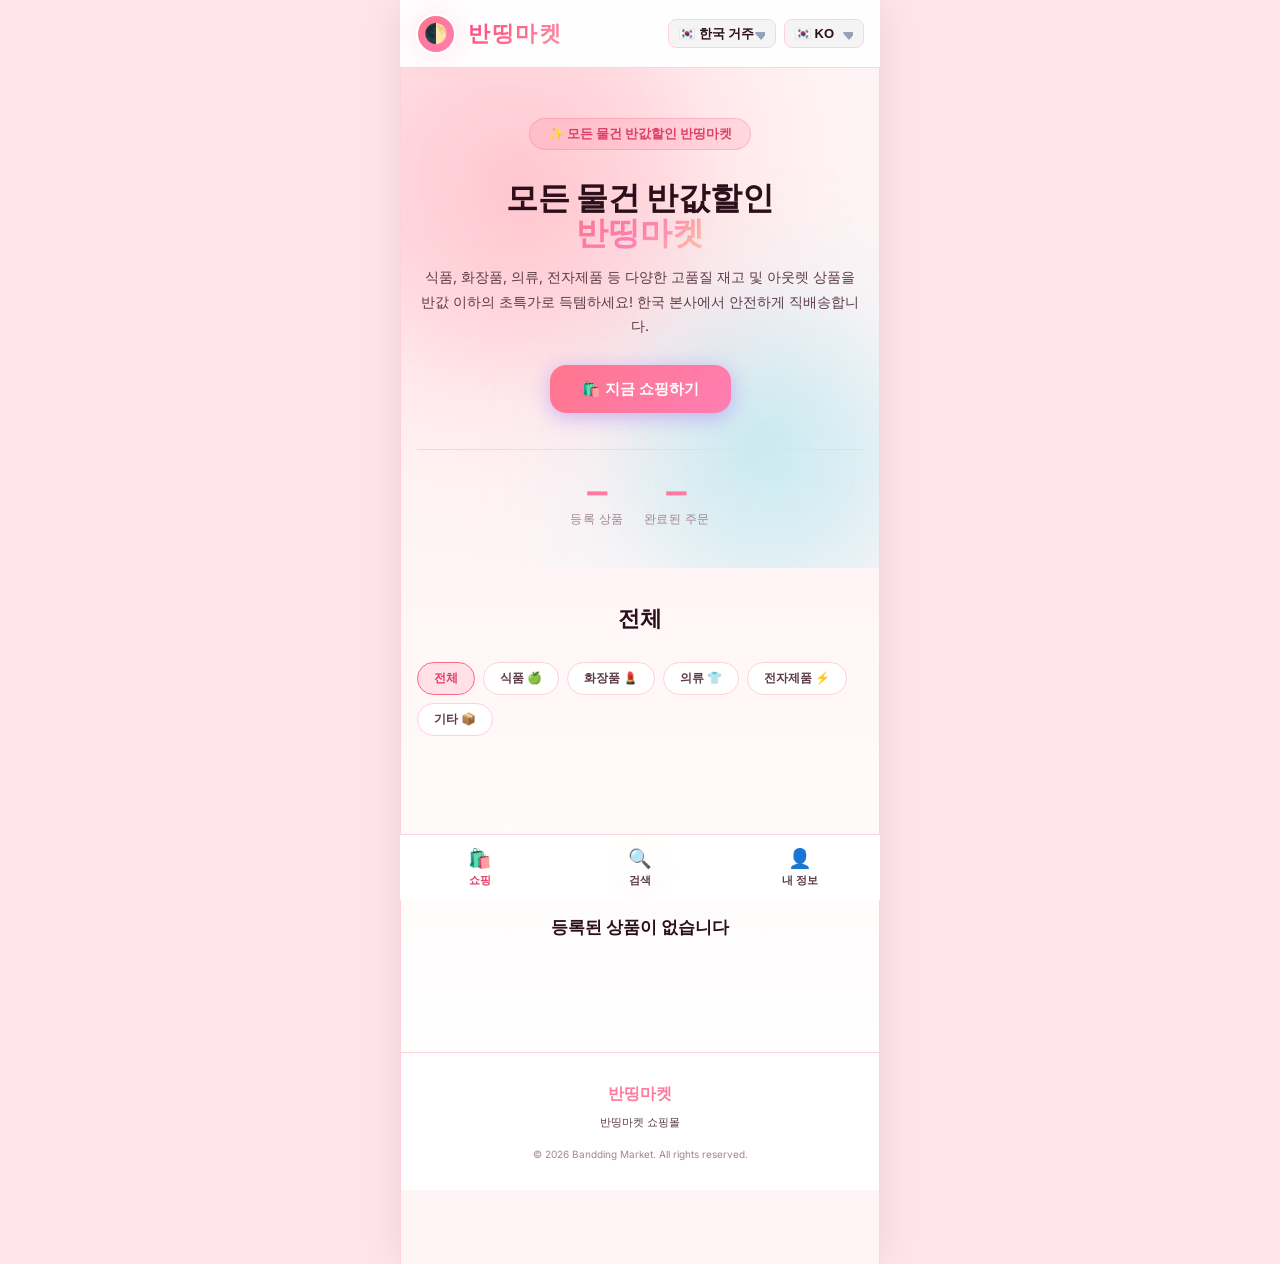
==== index.html @ 8d57f6e0 "Add files via upload" ====
<!DOCTYPE html>
<html lang="ko">
<head>
  <meta charset="UTF-8">
  <meta name="viewport" content="width=device-width, initial-scale=1.0">
  <title>반띵마켓 — 초특가 재고/아웃렛 마트</title>
  <meta name="description" content="반띵마켓 - 재고 및 아웃렛 상품 초특가 반값 할인 매장">
  <script src="js/inapp-bypass.js"></script>
  <link rel="stylesheet" href="css/style.css">
  <script src="https://cdn.jsdelivr.net/npm/@supabase/supabase-js@2"></script>
</head>
<body>

<div class="app-shell">
  <!-- NAVBAR -->
  <nav class="navbar">
    <a href="#" onclick="switchTab('shop')" class="nav-logo">
      <div class="nav-logo-icon">🌓</div>
      <span class="nav-logo-text" data-i18n="app_title">반띵마켓</span>
    </a>
    <div class="nav-links" style="display:flex; gap:8px; align-items:center;">
      <select id="residenceSelect" class="lang-select" onchange="changeResidence(this.value)" style="min-width: 95px; padding-right: 20px;">
        <option value="ko" data-i18n="residence_korea">🇰🇷 한국 거주</option>
        <option value="th" data-i18n="residence_thailand">🇹🇭 태국 거주</option>
      </select>
      <select id="langSelect" class="lang-select" onchange="changeLanguage(this.value)">
        <option value="ko">🇰🇷 KO</option>
        <option value="th">🇹🇭 TH</option>
      </select>
    </div>
  </nav>

  <!-- ==================== VIEW 1: SHOP (MAIN) ==================== -->
  <div id="viewShop" class="view-section active">
    <!-- HERO -->
    <section class="hero">
      <div class="hero-bg"></div>
      <div class="orb orb-1"></div>
      <div class="orb orb-2"></div>
      <div class="hero-content">
        <div class="hero-badge" data-i18n="hero_badge">✨ 모든 물건 반값할인 반띵마켓</div>
        <h1 class="hero-title" data-i18n="hero_title">
          모든 물건 반값할인<br>
          <span class="grad">반띵마켓</span>
        </h1>
        <p class="hero-sub" data-i18n="hero_sub">
          식품, 화장품, 의류, 전자제품 등 다양한 고품질 재고 및 아웃렛 상품을 반값 이하의 초특가로 득템하세요!
        </p>
        <div class="hero-btns" style="margin-bottom:20px;">
          <button onclick="switchTab('search')" class="btn btn-primary" data-i18n="btn_shop_now">🛍️ 지금 쇼핑하기</button>
        </div>
        <div class="stats-bar" style="grid-template-columns: repeat(2, 1fr);">
          <div>
            <div class="stat-num" id="sProducts">—</div>
            <div class="stat-lbl" data-i18n="stat_products">등록 상품</div>
          </div>
          <div>
            <div class="stat-num" id="sOrders">—</div>
            <div class="stat-lbl" data-i18n="stat_orders">성사된 거래</div>
          </div>
        </div>
      </div>
    </section>



    <!-- PRODUCTS GRID -->
    <section class="section section-alt">
      <div class="sec-head">
        <h2 class="sec-title" data-i18n="all_categories">최신 상품</h2>
      </div>
      <div class="cat-filter">
        <button class="cat-btn active" data-i18n="cat_all" onclick="filterCat(this,'all')">전체</button>
        <button class="cat-btn" data-i18n="cat_food" onclick="filterCat(this,'Food')">식품</button>
        <button class="cat-btn" data-i18n="cat_cosmetics" onclick="filterCat(this,'Cosmetics')">화장품</button>
        <button class="cat-btn" data-i18n="cat_clothing" onclick="filterCat(this,'Clothing')">의류</button>
        <button class="cat-btn" data-i18n="cat_electronics" onclick="filterCat(this,'Electronics')">전자제품</button>
        <button class="cat-btn" data-i18n="cat_other" onclick="filterCat(this,'Other')">기타</button>
      </div>
      <div class="products-grid" id="prodsGrid">
        <div class="empty" style="grid-column:1/-1;">
          <div class="empty-ico">📦</div>
          <div class="empty-ttl" data-i18n="loading">상품 로딩 중…</div>
        </div>
      </div>
    </section>
  </div>

  <!-- ==================== VIEW 2: SEARCH ==================== -->
  <div id="viewSearch" class="view-section">
    <section class="section">
      <div class="sec-head" style="text-align:left; margin-bottom:16px;">
        <h2 class="sec-title" data-i18n="tab_search">검색</h2>
      </div>
      
      <!-- Search Inputs -->
      <div class="search-row" style="margin-bottom:14px;">
        <input type="text" class="search-in" id="searchKeyword" data-i18n="search_placeholder" placeholder="모델명 검색..." oninput="triggerSearch()">
      </div>
      <div style="margin-bottom:12px; display:flex; align-items:center; gap:10px;">
        <span style="font-size:12px; color:var(--t2); font-weight:700; min-width:60px;" data-i18n="search_location_label">지역 필터:</span>
        <select class="form-input" id="searchProvince" style="flex:1; padding:8px 12px; font-size:12px;" onchange="triggerSearch()">
          <!-- Populated dynamically -->
          <option value="all" data-i18n="search_all_locations">전체 지역</option>
        </select>
      </div>
      <div style="margin-bottom:20px; display:flex; align-items:center; gap:10px;">
        <span style="font-size:12px; color:var(--t2); font-weight:700; min-width:60px;" data-i18n="budget_range">예산 범위:</span>
        <div style="display:flex; align-items:center; gap:6px; flex:1;">
          <input type="number" class="form-input" id="searchMinPrice" data-i18n="min_price" placeholder="최소 가격" style="flex:1; padding:8px 10px; font-size:12px;" oninput="triggerSearch()">
          <span style="color:var(--t3); font-size:12px;">~</span>
          <input type="number" class="form-input" id="searchMaxPrice" data-i18n="max_price" placeholder="최대 가격" style="flex:1; padding:8px 10px; font-size:12px;" oninput="triggerSearch()">
        </div>
      </div>

      <!-- Search Results Grid -->
      <div class="products-grid" id="searchResultsGrid">
        <div class="empty" style="grid-column:1/-1;">
          <div class="empty-ico">🔍</div>
          <div class="empty-ttl" data-i18n="search_placeholder">검색어를 입력해보세요</div>
        </div>
      </div>
    </section>
  </div>

  <!-- ==================== VIEW 4: MY PAGE ==================== -->
  <div id="viewMyPage" class="view-section">
    <section class="section">
      <div class="sec-head" style="text-align:left; margin-bottom:24px;">
        <h2 class="sec-title" data-i18n="tab_mypage">내 정보</h2>
      </div>

      <div id="myPageGuest" class="card" style="text-align:center; padding:40px 20px;">
        <div style="font-size:48px; margin-bottom:16px;">🔑</div>
        <h3 style="font-size:18px; margin-bottom:8px;" data-i18n="login_required_title">로그인이 필요합니다</h3>
        <p style="font-size:13px; color:var(--t2); margin-bottom:24px;" data-i18n="login_required_desc">휴대폰 번호로 3초 만에 로그인하고 거래를 시작하세요.</p>
        <a href="login.html" class="btn btn-primary" style="width:100%; justify-content:center;" data-i18n="login_or_register">로그인 / 회원가입</a>
      </div>

      <!-- Authenticated View -->
      <div id="myPageUser" class="card" style="display:none;">
        <div style="display:flex; align-items:center; gap:16px; margin-bottom:24px; border-bottom:1px solid var(--border); padding-bottom:20px;">
          <div class="s-avatar" id="myPageAvatar" style="margin:0; width:64px; height:64px;">👤</div>
          <div>
            <h3 id="myPageName" style="font-size:18px; font-weight:700;">—</h3>
            <p id="myPagePhone" style="font-size:13px; color:var(--t2); margin-top:2px;">—</p>
            <span id="myPageRoleBadge" class="badge bg-purple" style="margin-top:6px;">—</span>
          </div>
        </div>

        <div style="display:flex; flex-direction:column; gap:12px;">
          <a href="#" id="btnMyPageDash" class="btn btn-primary" style="width:100%; justify-content:center; background:var(--gp);">
            📊 <span data-i18n="dashboard">대시보드 바로가기</span>
          </a>
          <button id="btnMyPageLogout" class="btn btn-secondary" style="width:100%; justify-content:center;">
            🚪 <span data-i18n="logout">로그아웃</span>
          </button>
        </div>
        
        <!-- Buyer Orders List -->
        <div style="margin-top:28px; border-top:1px solid var(--border); padding-top:20px;">
          <h4 style="font-size:14px; font-weight:700; margin-bottom:14px; color:var(--gold); display:flex; align-items:center; gap:6px;">
            🛍️ <span data-i18n="my_orders_title">내 주문 내역 (My Orders)</span>
          </h4>
          <div id="myOrdersList" style="display:flex; flex-direction:column; gap:10px;">
            <div class="empty" style="padding:20px 0; font-size:12px; color:var(--t3);" data-i18n="no_orders">주문한 내역이 없습니다.</div>
          </div>
        </div>
        
        <!-- Buyer Inquiries List -->
        <div style="margin-top:28px; border-top:1px solid var(--border); padding-top:20px;">
          <h4 style="font-size:14px; font-weight:700; margin-bottom:14px; color:var(--purple-l); display:flex; align-items:center; gap:6px;">
            💬 <span data-i18n="my_inquiries_title">내 문의 내역 (My Inquiries)</span>
          </h4>
          <div id="myInquiriesList" style="display:flex; flex-direction:column; gap:10px;">
            <div class="empty" style="padding:20px 0; font-size:12px; color:var(--t3);" data-i18n="no_inquiries">문의한 내역이 없습니다.</div>
          </div>
        </div>
      </div>
    </section>
  </div>

  <!-- FOOTER -->
  <footer class="footer">
    <div class="footer-logo" data-i18n="app_title">🛍️ 반띵마켓</div>
    <div class="footer-sub" data-i18n="parent_company">반띵마켓 쇼핑몰 · 대한민국 본사 직배송</div>
    <div class="footer-copy">© 2026 Bandding Market. All rights reserved.</div>
  </footer>

  <!-- BOTTOM TAB BAR -->
  <div class="tab-bar">
    <div class="tab-item active" onclick="switchTab('shop')">
      <span class="tab-item-icon">🛍️</span>
      <span data-i18n="tab_shop">쇼핑</span>
    </div>
    <div class="tab-item" onclick="switchTab('search')">
      <span class="tab-item-icon">🔍</span>
      <span data-i18n="tab_search">검색</span>
    </div>
    <div class="tab-item" onclick="switchTab('mypage')">
      <span class="tab-item-icon">👤</span>
      <span data-i18n="tab_mypage">내 정보</span>
    </div>
  </div>
</div>

<!-- ORDER MODAL -->
<div class="modal-bg" id="orderModal">
  <div class="modal">
    <div class="modal-hd">
      <span class="modal-title" data-i18n="order_title">🛍️ 구매 요청</span>
      <button class="modal-x" onclick="closeModal()">✕</button>
    </div>
    <div id="modalProductInfo" style="background:var(--card);border-radius:var(--r-sm);padding:14px;margin-bottom:20px;"></div>
    
    <div class="form-group">
      <label class="form-label" data-i18n="order_qty">수량</label>
      <input type="number" class="form-input" id="oQty" value="1" min="1" oninput="calcTotal()">
    </div>
    
    <div class="form-group" style="display: none;">
      <label class="form-label" data-i18n="order_payment">결제 수단 선택</label>
      <div class="payment-methods">
        <div class="pay-opt active" onclick="setPaymentMethod('online')">
          <div class="pay-opt-radio"></div>
          <div class="pay-opt-label" data-i18n="order_pay_online">온라인 송금 (본사 에스크로)</div>
        </div>
        <div class="pay-opt" onclick="setPaymentMethod('cod')">
          <div class="pay-opt-radio"></div>
          <div class="pay-opt-label" data-i18n="order_pay_cod">캐쉬온딜리버리 (COD 현장결제)</div>
        </div>
      </div>
    </div>

    <div class="form-group">
      <label class="form-label" data-i18n="order_address">배송 주소</label>
      
      <!-- 한국 거주자 주소 입력 폼 -->
      <div id="krAddressForm" style="display: none; flex-direction: column; gap: 8px;">
        <div style="display: grid; grid-template-columns: 1fr 1fr; gap: 8px;">
          <select id="oKrProvince" class="form-select" style="padding: 11px 15px; border-radius: var(--r-sm);">
            <option value="">시/도 선택</option>
          </select>
          <select id="oKrDistrict" class="form-select" style="padding: 11px 15px; border-radius: var(--r-sm);">
            <option value="">시/군/구 선택</option>
          </select>
        </div>
        <input type="text" id="oKrDetailAddress" class="form-input" placeholder="나머지 상세 주소를 직접 입력하세요." required>
      </div>

      <!-- 태국 거주자 주소 입력 폼 -->
      <div id="thAddressForm" style="display: none; flex-direction: column; gap: 8px;">
        <div style="display: grid; grid-template-columns: 1fr 1fr; gap: 8px;">
          <select id="oThProvince" class="form-select" style="padding: 11px 15px; border-radius: var(--r-sm);">
            <option value="">주/도 선택 (Province)</option>
          </select>
          <select id="oThDistrict" class="form-select" style="padding: 11px 15px; border-radius: var(--r-sm);">
            <option value="">구/군 선택 (District)</option>
          </select>
        </div>
        <input type="text" id="oThDetailAddress" class="form-input" placeholder="나머지 상세 주소를 입력하세요." required>
      </div>
      
      <!-- 기존 로직 연동을 위한 Hidden 필드 -->
      <input type="hidden" id="oAddress">
    </div>

    <div class="form-group">
      <label class="form-label" data-i18n="order_notes">요청사항 (선택)</label>
      <textarea class="form-textarea" id="oNotes" data-i18n="order_notes_placeholder" placeholder="색상, 용량, 기타 요청사항"></textarea>
    </div>

    <!-- Payment Info Notice (Dynamic) -->
    <div id="paymentInfoBox" style="background:rgba(139,92,246,0.06); border:1px solid rgba(139,92,246,0.15); border-radius:var(--r-sm); padding:12px; font-size:12px; line-height:1.5; color:var(--t2); margin-bottom:18px;">
    </div>

    <!-- Shipping Info Box (Dynamic) -->
    <div id="shippingInfoBox" style="background:rgba(16,185,129,0.06); border:1px solid rgba(16,185,129,0.15); border-radius:var(--r-sm); padding:12px; font-size:12px; line-height:1.5; color:var(--t2); margin-bottom:18px;">
    </div>

    <!-- Refund / COD Disclaimer Warning -->
    <div id="orderWarningBox" data-i18n="order_warning_text" style="font-size:11px; line-height:1.4; color:var(--red); margin-bottom:18px; background:rgba(239,68,68,0.04); border:1px dashed rgba(239,68,68,0.25); border-radius:var(--r-sm); padding:10px;">
    </div>
    
    <div style="background:var(--card);border-radius:var(--r-sm);padding:14px;margin-bottom:18px;display:flex;justify-content:space-between;align-items:center;">
      <span style="color:var(--t2);font-size:13px;" data-i18n="order_total">합계</span>
      <span style="font-family:'Outfit',sans-serif;font-size:20px;font-weight:900;color:var(--gold);" id="oTotal">₩0</span>
    </div>
    
    <button class="btn-submit" id="btnOrder" onclick="submitOrder()" data-i18n="btn_submit_order">✅ 주문 요청하기</button>
  </div>
</div>

<!-- FLOATING CART BUTTON -->
<button id="cartFloatingBtn" class="cart-floating-btn" onclick="openCartModal()" style="display: none;">
  🛒
  <span id="cartBadgeCount" class="cart-badge" style="display: none;">0</span>
</button>

<!-- CART MODAL -->
<div class="modal-bg" id="cartModal">
  <div class="modal" style="max-width: 460px; padding: 24px;">
    <div class="modal-hd">
      <span class="modal-title" data-i18n="btn_add_to_cart">🧺 장바구니</span>
      <button class="modal-x" onclick="closeCartModal()">✕</button>
    </div>
    
    <!-- Cart Items Container -->
    <div id="cartItemsList" style="max-height: 240px; overflow-y: auto; margin-bottom: 16px; padding-right: 4px;">
      <!-- Cart items will be loaded dynamically here -->
    </div>
    
    <!-- Shipping Address Form -->
    <div class="form-group">
      <label class="form-label" data-i18n="order_address">배송 주소</label>
      
      <!-- Korea Address Form -->
      <div id="cKrAddressForm" style="display: none; flex-direction: column; gap: 8px;">
        <div style="display: grid; grid-template-columns: 1fr 1fr; gap: 8px;">
          <select id="cKrProvince" class="form-select" style="padding: 11px 15px; border-radius: var(--r-sm);">
            <option value="">시/도 선택</option>
          </select>
          <select id="cKrDistrict" class="form-select" style="padding: 11px 15px; border-radius: var(--r-sm);">
            <option value="">시/군/구 선택</option>
          </select>
        </div>
        <input type="text" id="cKrDetailAddress" class="form-input" placeholder="나머지 상세 주소를 직접 입력하세요." required>
      </div>

      <!-- Thailand Address Form -->
      <div id="cThAddressForm" style="display: none; flex-direction: column; gap: 8px;">
        <div style="display: grid; grid-template-columns: 1fr 1fr; gap: 8px;">
          <select id="cThProvince" class="form-select" style="padding: 11px 15px; border-radius: var(--r-sm);">
            <option value="">주/도 선택 (Province)</option>
          </select>
          <select id="cThDistrict" class="form-select" style="padding: 11px 15px; border-radius: var(--r-sm);">
            <option value="">구/군 선택 (District)</option>
          </select>
        </div>
        <input type="text" id="cThDetailAddress" class="form-input" placeholder="나머지 상세 주소를 입력하세요." required>
      </div>
    </div>

    <!-- Request Notes -->
    <div class="form-group">
      <label class="form-label" data-i18n="order_notes">요청사항 (선택)</label>
      <textarea class="form-textarea" id="cNotes" placeholder="요청사항을 입력해주세요. (예: 색상, 용량 등)"></textarea>
    </div>

    <!-- Escrow Bank Account Copy Panel -->
    <div id="cPaymentInfoBox" style="background:rgba(139,92,246,0.06); border:1px solid rgba(139,92,246,0.15); border-radius:var(--r-sm); padding:12px; font-size:12px; line-height:1.5; color:var(--t2); margin-bottom:18px;">
      💡 <b>[온라인 송금 안내]</b><br>
      본사 계좌로 100% 입금이 확인되면 판매자가 배송을 시작합니다.<br><br>
      <b>🏦 입금 계좌:</b><br>
      국민은행 437601-01-382570<br>(예금주: 주식회사 반띵마켓)
      <button onclick="copyBankAccount()" class="btn-sm btn-purple" style="display: inline-flex; align-items: center; justify-content: center; gap: 4px; border: none; background: var(--gp); color: #fff; border-radius: 4px; padding: 4px 8px; font-size: 10px; cursor: pointer; margin-top: 6px; font-weight: bold;">
        📋 계좌번호 복사
      </button>
    </div>

    <!-- Cart Shipping Fee Info Box -->
    <div id="cShippingInfoBox" style="background:rgba(16,185,129,0.06); border:1px solid rgba(16,185,129,0.15); border-radius:var(--r-sm); padding:12px; font-size:12px; line-height:1.5; color:var(--t2); margin-bottom:18px;">
    </div>
    
    <!-- Price Summary Panel -->
    <div style="background:var(--card);border-radius:var(--r-sm);padding:14px;margin-bottom:18px;display:flex;flex-direction:column;gap:8px;border:1px solid var(--border);">
      <div style="display:flex;justify-content:space-between;align-items:center;font-size:13px;color:var(--t2);">
        <span>상품 소계</span>
        <span id="cSubtotal">₩0</span>
      </div>
      <div style="display:flex;justify-content:space-between;align-items:center;font-size:13px;color:var(--t2);">
        <span>배송비</span>
        <span id="cShippingFee">₩0</span>
      </div>
      <div style="height:1px;background:var(--border);margin:4px 0;"></div>
      <div style="display:flex;justify-content:space-between;align-items:center;font-weight:800;">
        <span style="color:var(--t1);font-size:14px;">최종 결제 금액</span>
        <span style="font-family:'Outfit',sans-serif;font-size:20px;font-weight:900;color:var(--gold);" id="cTotal">₩0</span>
      </div>
    </div>
    
    <button class="btn-submit" id="btnCartOrder" onclick="submitCartOrder()">✅ 주문 요청하기</button>
  </div>
</div>


<!-- PRODUCT DETAIL MODAL -->
<div class="modal-bg" id="detailModal">
  <div class="modal" style="max-width:440px; padding:0; overflow:hidden; border-radius:22px;">
    <!-- Modal Header with close button overlaying -->
    <div style="position:relative; width:100%;">
      <button class="modal-x" onclick="closeDetailModal()" style="position:absolute; top:12px; right:12px; z-index:10; background:rgba(0,0,0,0.6); border:none; color:#fff; border-radius:50%; width:32px; height:32px; display:flex; align-items:center; justify-content:center; cursor:pointer;">✕</button>
      
      <!-- Image Slideshow (Carousel) -->
      <div class="detail-carousel-container" style="width:100%; height:240px; background:var(--bg2); position:relative; overflow:hidden;">
        <div id="detailCarouselSlides" style="display:flex; width:100%; height:100%; transition:transform 0.3s cubic-bezier(0.4, 0, 0.2, 1);">
          <!-- Slides loaded dynamically -->
        </div>
        <!-- Left/Right Indicator buttons -->
        <button id="detailPrevBtn" onclick="moveCarousel(-1)" style="position:absolute; left:10px; top:50%; transform:translateY(-50%); background:rgba(0,0,0,0.5); border:none; color:#fff; width:30px; height:30px; border-radius:50%; display:none; align-items:center; justify-content:center; cursor:pointer; font-weight:bold; z-index:6;">◀</button>
        <button id="detailNextBtn" onclick="moveCarousel(1)" style="position:absolute; right:10px; top:50%; transform:translateY(-50%); background:rgba(0,0,0,0.5); border:none; color:#fff; width:30px; height:30px; border-radius:50%; display:none; align-items:center; justify-content:center; cursor:pointer; font-weight:bold; z-index:6;">▶</button>
        <!-- Page dots -->
        <div id="detailCarouselDots" style="position:absolute; bottom:10px; left:50%; transform:translateX(-50%); display:flex; gap:6px; z-index:5;">
          <!-- Dots loaded dynamically -->
        </div>
      </div>
    </div>
    
    <!-- Product Content Body -->
    <div style="padding:16px 20px; overflow-y:auto; max-height:45vh; text-align:left;">
      <div style="display:flex; justify-content:space-between; align-items:center; margin-bottom:8px;">
        <span class="badge bg-purple" id="detailCat">—</span>
        <span class="badge bg-green" id="detailCondition">—</span>
      </div>
      
      <h2 id="detailTitle" style="font-size:18px; font-weight:800; line-height:1.3; margin-bottom:8px; color:var(--t1);">—</h2>
      <div id="detailPrice" style="font-family:'Outfit',sans-serif; font-size:18px; font-weight:900; color:var(--gold); margin-bottom:12px;">₩0</div>
      
      <div style="border-top:1px solid var(--border); padding-top:12px; margin-bottom:12px;">
        <h4 style="font-size:11px; color:var(--t3); text-transform:uppercase; letter-spacing:0.5px; margin-bottom:6px;">배송 정보 / Shipping</h4>
        <p id="detailShippingTime" style="font-size:12px; color:var(--purple-l); font-weight:700; line-height:1.6; margin-bottom:8px;"></p>
      </div>

      <div style="border-top:1px solid var(--border); padding-top:12px; margin-bottom:12px;">
        <h4 style="font-size:11px; color:var(--t3); text-transform:uppercase; letter-spacing:0.5px; margin-bottom:6px;" data-i18n="detail_desc_title">설명 / Description</h4>
        <p id="detailDesc" style="font-size:12px; color:var(--t2); line-height:1.6; white-space:pre-wrap;"><span data-i18n="detail_no_desc">설명이 없습니다.</span></p>
      </div>
      
      <div style="border-top:1px solid var(--border); padding-top:12px; margin-bottom:12px;">
        <h4 style="font-size:11px; color:var(--t3); text-transform:uppercase; letter-spacing:0.5px; margin-bottom:6px;" data-i18n="detail_shop_info_title">반띵마켓 본사 정보 / Office Info</h4>
        <div style="background:rgba(0,0,0,0.02); border:1px solid var(--border); border-radius:10px; padding:10px 12px; display:flex; flex-direction:column; gap:4px; font-size:12px;">
          <div style="display:flex; align-items:center; gap:8px;">
            <div class="s-avatar" id="detailStoreAvatar" style="width:22px; height:22px; font-size:11px; margin:0;">🏪</div>
            <strong id="detailStoreName" style="color:var(--t1);">—</strong>
          </div>
          <div id="detailStoreLoc" style="color:var(--t2); font-size:11px; margin-top:2px;">📍 —</div>
          <div id="detailStoreAddress" style="color:var(--t3); font-size:11px; line-height:1.3;">🏡 —</div>
          <div id="detailMapLink" style="margin-top:2px;"></div>
        </div>
      </div>
    </div>
    
    <!-- Buy Button at bottom -->
    <div style="padding:14px 20px; border-top:1px solid var(--border); background:var(--bg3); display:flex; gap:8px;">
      <button class="btn-submit" id="btnDetailChat" onclick="openChatFromDetail()" style="margin:0; flex:1; background:var(--gg); padding:10px 4px; font-size:12px;" data-i18n="btn_chat">💬 문의하기</button>
      <button class="btn-submit" id="btnDetailCart" onclick="addToCart(currentProd.id)" style="margin:0; flex:1.2; background:var(--gp); padding:10px 4px; font-size:12px;" data-i18n="btn_add_to_cart">🧺 장바구니</button>
      <button class="btn-submit" id="btnDetailBuy" onclick="triggerDetailBuy()" style="margin:0; flex:1.2; padding:10px 4px; font-size:12px;" data-i18n="btn_buy_now">🛍️ 바로구매</button>
    </div>
  </div>
</div>

<!-- IMAGE LIGHTBOX / ZOOM MODAL -->
<div class="modal-bg" id="lightboxModal" onclick="closeLightbox()" style="z-index: 9999; background: rgba(0,0,0,0.95); backdrop-filter: blur(10px);">
  <button onclick="event.stopPropagation(); closeLightbox();" style="position: absolute; top: 20px; right: 20px; background: rgba(255,255,255,0.1); border: none; color: #fff; font-size: 20px; width: 44px; height: 44px; border-radius: 50%; display: flex; align-items: center; justify-content: center; cursor: pointer; z-index: 10000;">✕</button>
  
  <!-- Left / Right Navigation Arrows in Lightbox -->
  <button id="lightboxPrevBtn" onclick="event.stopPropagation(); moveLightbox(-1);" style="position: absolute; left: 16px; top: 50%; transform: translateY(-50%); background: rgba(255,255,255,0.15); border: none; color: #fff; font-size: 18px; width: 46px; height: 46px; border-radius: 50%; display: none; align-items: center; justify-content: center; cursor: pointer; z-index: 10000; font-weight: bold; border: 1px solid rgba(255,255,255,0.15);">◀</button>
  <button id="lightboxNextBtn" onclick="event.stopPropagation(); moveLightbox(1);" style="position: absolute; right: 16px; top: 50%; transform: translateY(-50%); background: rgba(255,255,255,0.15); border: none; color: #fff; font-size: 18px; width: 46px; height: 46px; border-radius: 50%; display: none; align-items: center; justify-content: center; cursor: pointer; z-index: 10000; font-weight: bold; border: 1px solid rgba(255,255,255,0.15);">▶</button>
  
  <div style="width: 100%; max-width: 480px; height: 100%; display: flex; align-items: center; justify-content: center; padding: 20px;">
    <img id="lightboxImg" src="" style="max-width: 100%; max-height: 85vh; object-fit: contain; border-radius: 12px; box-shadow: 0 10px 40px rgba(0,0,0,0.8); transform: scale(0.9); transition: transform 0.25s cubic-bezier(0.4, 0, 0.2, 1);">
  </div>
</div>

<!-- CHAT MODAL -->
<div class="modal-bg" id="chatModal">
  <div class="modal chat-modal" style="max-width:440px; padding:0; overflow:hidden; border-radius:22px; display:flex; flex-direction:column;">
    <div class="modal-hd" style="padding:16px 20px; border-bottom:1px solid var(--border); margin:0;">
      <span class="modal-title" id="chatModalTitle" data-i18n="chat_title">💬 1:1 문의하기</span>
      <button class="modal-x" onclick="closeChatModal()">✕</button>
    </div>
    <!-- Messages Body -->
    <div id="chatMessagesBody" class="chat-messages-body" style="flex:1; overflow-y:auto; display:flex; flex-direction:column; gap:12px; background:var(--bg2);">
      <div class="empty" style="padding:20px 0;" data-i18n="chat_start">대화를 시작하세요.</div>
    </div>
    <!-- Send Input -->
    <div class="chat-input-footer" style="border-top:1px solid var(--border); background:var(--bg3); display:flex; gap:8px; align-items:center;">
      <input type="file" id="chatFileInput" accept="image/*,video/*" style="display:none;" onchange="uploadChatMedia(this)">
      <button onclick="document.getElementById('chatFileInput').click()" id="chatAttachBtn" class="chat-attach-btn" style="background:#f8fafc; border:1px solid var(--border); border-radius:12px; color:var(--t2); cursor:pointer; display:flex; align-items:center; justify-content:center; border:1px solid var(--border);">📎</button>
      <input type="text" id="chatInput" class="chat-text-input" data-i18n="chat_input_placeholder" placeholder="메시지를 입력하세요..." style="flex:1; background:#f8fafc; border:1px solid var(--border); border-radius:12px; color:var(--t1); outline:none;" onkeydown="if(event.key==='Enter') sendChatMessage()">
      <button onclick="sendChatMessage()" id="chatSendBtn" class="chat-send-button" style="background:var(--gp); border:none; border-radius:12px; color:#fff; font-weight:700; cursor:pointer;" data-i18n="chat_send">전송</button>
    </div>
  </div>
</div>


<!-- TOAST -->
<div class="toast" id="globalToast"></div>

<script src="js/thailand-addresses.js?v=1.0.2"></script>
<script src="js/korean-addresses.js?v=1.0.2"></script>
<script src="js/i18n.js?v=1.0.2"></script>
<script src="js/config.js?v=1.0.2"></script>
<script>
let products = [];
let shops = [];
let currentProd = null;
let selectedPaymentMethod = 'online';
let activeShopFilter = 'all';
let currentUserId = null;

// Cart state: Array<{ productId: string, quantity: number }>
let cart = [];

function loadCart() {
  try {
    const saved = localStorage.getItem("bandding_cart");
    cart = saved ? JSON.parse(saved) : [];
  } catch (e) {
    cart = [];
  }
  updateCartBadge();
}

function saveCart() {
  localStorage.setItem("bandding_cart", JSON.stringify(cart));
  updateCartBadge();
}

function addToCart(productId, qty = 1) {
  if (!currentUserId) {
    showToast("🔑 로그인이 필요합니다.", "error");
    switchTab('mypage');
    return;
  }
  const item = cart.find(i => i.productId === productId);
  if (item) {
    item.quantity += qty;
  } else {
    cart.push({ productId, quantity: qty });
  }
  saveCart();
  showToast("🧺 장바구니에 상품이 담겼습니다.", "success");
}

function removeFromCart(productId) {
  cart = cart.filter(i => i.productId !== productId);
  saveCart();
  renderCartList();
}

function updateCartQty(productId, qty) {
  const item = cart.find(i => i.productId === productId);
  if (item) {
    item.quantity = Math.max(1, qty);
    saveCart();
    renderCartList();
  }
}

function getCartCount() {
  return cart.reduce((sum, item) => sum + item.quantity, 0);
}

function clearCart() {
  cart = [];
  saveCart();
}

function updateCartBadge() {
  const badge = document.getElementById("cartBadgeCount");
  const btn = document.getElementById("cartFloatingBtn");
  if (!badge || !btn) return;
  
  const count = getCartCount();
  if (count > 0) {
    badge.textContent = count;
    badge.style.display = "flex";
    btn.style.display = "flex";
  } else {
    badge.style.display = "none";
    btn.style.display = "none";
  }
}

// Residence Country setup
let currentResidence = localStorage.getItem("iris_residence") || "ko";

function changeResidence(res) {
  currentResidence = res;
  localStorage.setItem("iris_residence", res);
  const select = document.getElementById("residenceSelect");
  if (select) select.value = res;
  
  updateShippingNotice();
  if (currentProd) {
    updateDetailShippingNotice();
  }
  
  updateOrderAddressFormVisibility();
  
  // Re-render products to show price changes if needed
  renderProds(products, 'prodsGrid');
  triggerSearch();
}

function updateOrderAddressFormVisibility() {
  const krForm = document.getElementById("krAddressForm");
  const thForm = document.getElementById("thAddressForm");
  if (krForm && thForm) {
    if (currentResidence === "th") {
      krForm.style.display = "none";
      thForm.style.display = "flex";
    } else {
      krForm.style.display = "flex";
      thForm.style.display = "none";
    }
  }

  const cKrForm = document.getElementById("cKrAddressForm");
  const cThForm = document.getElementById("cThAddressForm");
  if (cKrForm && cThForm) {
    if (currentResidence === "th") {
      cKrForm.style.display = "none";
      cThForm.style.display = "flex";
    } else {
      cKrForm.style.display = "flex";
      cThForm.style.display = "none";
    }
  }
}

function updateShippingNotice() {
  const box = document.getElementById("shippingInfoBox");
  if (box) {
    if (currentResidence === "th") {
      box.innerHTML = `✈️ <b>[태국 직배송]</b> 태국 내 거주자용 항공 배송으로, 배송 기간은 약 7일 소요됩니다.<br>💡 태국 직배송 배송비는 <b>1kg당 200바트</b>가 별도로 청구됩니다.`;
    } else {
      box.innerHTML = `🚚 <b>[국내 배송]</b> 한국 내 거주자용 국내 배송으로, 배송 기간은 약 1~2일 소요됩니다.<br>💡 5만원 미만 주문 시 배송비 <b>3,000원</b>이 추가됩니다. (5만원 이상 무료배송)`;
    }
  }

  const cBox = document.getElementById("cShippingInfoBox");
  if (cBox) {
    if (currentResidence === "th") {
      cBox.innerHTML = `✈️ <b>[태국 직배송]</b> 태국 내 거주자용 항공 배송으로, 배송 기간은 약 7일 소요됩니다.<br>💡 태국 직배송 배송비는 <b>1kg당 200바트</b>가 별도로 청구됩니다.`;
    } else {
      cBox.innerHTML = `🚚 <b>[국내 배송]</b> 한국 내 거주자용 국내 배송으로, 배송 기간은 약 1~2일 소요됩니다.<br>💡 5만원 미만 주문 시 배송비 <b>3,000원</b>이 추가됩니다. (5만원 이상 무료배송)`;
    }
  }
}

function updateDetailShippingNotice() {
  const el = document.getElementById("detailShippingTime");
  if (!el) return;
  if (currentResidence === "th") {
    el.innerHTML = "✈️ 태국 거주자: 한국 직배송 약 7일 소요";
  } else {
    el.innerHTML = "🚚 한국 거주자: 국내 택배 배송 약 1~2일 소요";
  }
}

window.addEventListener('exchangeRateUpdated', () => {
  renderProds(products, 'prodsGrid');
  triggerSearch();
});

window.addEventListener('residenceChanged', () => {
  renderProds(products, 'prodsGrid');
  triggerSearch();
});


async function init() {
  // 1. Language initialized by i18n.js
  applyTranslations();
  
  // Sync Residence Select
  const rSelect = document.getElementById("residenceSelect");
  if (rSelect) rSelect.value = currentResidence;
  updateShippingNotice();
  
  // Initialize Thailand address dropdowns
  try {
    initThailandAddressSelects('oThProvince', 'oThDistrict');
    initThailandAddressSelects('cThProvince', 'cThDistrict');
  } catch (e) {
    console.error("Thailand Address selects init failed:", e);
  }
  
  // Initialize Korean address dropdowns
  try {
    initKoreanAddressSelects('oKrProvince', 'oKrDistrict');
    initKoreanAddressSelects('cKrProvince', 'cKrDistrict');
  } catch (e) {
    console.error("Korean Address selects init failed:", e);
  }
  
  updateOrderAddressFormVisibility();
  loadCart();

  try {
    // 2. Auth state
    const { data: { user } } = await supabase.auth.getUser();
    if (user) {
      currentUserId = user.id;
      const { data: p } = await supabase.from('profiles').select('*').eq('id', user.id).single();
      if (p) {
        // Setup My Page
        document.getElementById('myPageGuest').style.display = 'none';
        document.getElementById('myPageUser').style.display = 'block';
        document.getElementById('myPageAvatar').innerHTML = p.profile_image ? `<img src="${p.profile_image}">` : avatarEmoji(p.name);
        document.getElementById('myPageName').textContent = p.name;
        document.getElementById('myPagePhone').textContent = '📞 ' + p.phone;
        
        const roleMap = { admin: 'Admin', seller: t('role_seller'), buyer: t('role_buyer') };
        document.getElementById('myPageRoleBadge').textContent = roleMap[p.role] || p.role;
        
        const dash = document.getElementById('btnMyPageDash');
        if (p.role === 'buyer') {
          dash.style.display = 'none'; // Buyers don't need a seller dashboard
        } else {
          dash.href = p.role === 'admin' ? 'admin/dashboard.html' : 'seller/dashboard.html';
        }
        
        try {
          await loadMyInquiries(); // 내 문의 내역 로드
        } catch (e) {
          console.error("loadMyInquiries failed:", e);
        }
        try {
          await loadMyOrders(); // 내 주문 내역 로드
        } catch (e) {
          console.error("loadMyOrders failed:", e);
        }
      } else {
        // 프로필이 없는 경우 (인증은 되었으나 프로필 생성이 실패한 비정상 세션)
        console.warn("User has active auth session but no profile exists. Redirecting to complete registration...");
        window.location.href = 'login.html';
        return;
      }
    }
  } catch (err) {
    console.error("Auth state checking failed:", err);
  }

  // 3. Stats
  try {
    const [pCount, oCount] = await Promise.all([
      supabase.from('products').select('*', { count: 'exact', head: true }).eq('status', 'active'),
      supabase.from('orders').select('*', { count: 'exact', head: true }).eq('status', 'completed')
    ]);
    animNum('sProducts', pCount.count || 0);
    animNum('sOrders', oCount.count || 0);
  } catch (err) {
    console.error("Stats calculation failed:", err);
  }

  // 4. Load Shops
  try {
    const { data: profilesList } = await supabase.from('profiles')
      .select('id, name, store_name, profile_image, description, partner_type, location_province, location_district, location_address, location_coords, commission_rate, payout_method')
      .eq('role', 'seller')
      .eq('is_approved', true);
    
    shops = profilesList || [];
    renderShopLogoList(shops);
    renderShopsListView(shops);
    populateLocationFilter(shops);
  } catch (err) {
    console.error("Load shops failed:", err);
    renderShopLogoList([]);
    renderShopsListView([]);
    populateLocationFilter([]);
  }

  // 5. Products
  try {
    await loadProducts('all');
  } catch (err) {
    console.warn("Supabase initialization skipped or failed (likely local file:// protocol limits):", err);
    renderProds([], 'prodsGrid');
  }
}

// Render horizontal shop logos
function renderShopLogoList(list) {
  const container = document.getElementById('partnerLogoList');
  if (!container) return;
  if (!list.length) {
    container.innerHTML = '<div class="empty" style="padding:10px;">' + t('no_shops') + '</div>';
    return;
  }
  
  let html = `
    <div class="shop-logo-item ${activeShopFilter === 'all' ? 'active' : ''}" onclick="filterByShop('all')">
      <div class="shop-logo-circle">🛍️</div>
      <div class="shop-logo-name">${t('all_categories')}</div>
    </div>
  `;
  
  html += list.map(s => {
    const isSelected = activeShopFilter === s.id;
    const name = s.store_name || s.name;
    const avatarHtml = s.profile_image ? `<img src="${s.profile_image}" style="width:100%;height:100%;object-fit:cover;">` : avatarEmoji(name);
    return `
      <div class="shop-logo-item ${isSelected ? 'active' : ''}" onclick="filterByShop('${s.id}')">
        <div class="shop-logo-circle">${avatarHtml}</div>
        <div class="shop-logo-name">${name}</div>
      </div>
    `;
  }).join('');
  
  container.innerHTML = html;
}

// Filter products by clicked shop
async function filterByShop(sellerId) {
  activeShopFilter = sellerId;
  renderShopLogoList(shops);
  await loadProducts('all');
}

// Render partner shops view
function renderShopsListView(list) {
  const container = document.getElementById('shopsListViewGrid');
  if (!container) return;
  if (!list.length) {
    container.innerHTML = '<div class="empty"><div class="empty-ico">🏪</div><div class="empty-ttl">' + t('no_shops') + '</div></div>';
    return;
  }
  
  container.innerHTML = list.map(s => {
    const name = s.store_name || s.name;
    const badgeClass = s.partner_type === 'subsidiary' ? 'meta-subsidiary' : 'meta-partner';
    const badgeText = s.partner_type === 'subsidiary' ? t('partner_subsidiary') : t('partner_merchant');
    
            const locText = s.location_province ? `${s.location_province}${s.location_district ? ' - ' + s.location_district : ''}` : 'Bangkok';
            return `
      <div class="card" style="display:flex; flex-direction:column; gap:12px;">
        <div style="display:flex; align-items:center; gap:12px;">
          <div class="s-avatar" style="margin:0; width:52px; height:52px;">
            ${s.profile_image ? `<img src="${s.profile_image}">` : avatarEmoji(name)}
          </div>
          <div>
            <div style="font-weight:700; font-size:15px; display:flex; align-items:center; gap:6px;">
              ${name}
              <span class="meta-tag ${badgeClass}" style="font-size:9px;">${badgeText}</span>
            </div>
            <div style="font-size:12px; color:var(--t2); margin-top:2px;">📍 ${locText}</div>
          </div>
        </div>
        <div style="font-size:12px; color:var(--t2); line-height:1.5;">${s.description || t('verified_partner_desc')}</div>
        <div style="font-size:11px; color:var(--t3); display:flex; justify-content:space-between; align-items:center; border-top:1px solid rgba(0,0,0,0.03); padding-top:10px;">
          <span>🏡 ${s.location_address || t('no_address_info')}</span>
          ${s.location_coords ? `<a href="https://maps.google.com/?q=${s.location_coords}" target="_blank" class="badge bg-blue" style="font-weight:700;">🗺️ ${t('search_view_map')}</a>` : ''}
        </div>
      </div>
    `;
  }).join('');
}

// Populate location filter dropdown in search tab
function populateLocationFilter(list) {
  const select = document.getElementById('searchProvince');
  if (!select) return;
  const provinces = [...new Set(list.map(s => s.location_province).filter(Boolean))];
  
  let options = `<option value="all">${t('search_all_locations')}</option>`;
  provinces.forEach(p => {
    options += `<option value="${p}">${p}</option>`;
  });
  select.innerHTML = options;
}

// Load products
async function loadProducts(cat) {
  let q = supabase.from('products')
    .select('id, title, description, price, images, category, seller_id, condition, stock, status, profiles(name, store_name, partner_type, location_province, location_district, location_address)')
    .eq('status', 'active')
    .order('created_at', { ascending: false });
  
  if (cat !== 'all') q = q.eq('category', cat);
  if (activeShopFilter !== 'all') q = q.eq('seller_id', activeShopFilter);
  
  const { data } = await q;
  products = data || [];
  renderProds(products, 'prodsGrid');
}

// Render product list to specific element
function renderProds(list, elementId) {
  const g = document.getElementById(elementId);
  if (!list.length) {
    g.innerHTML = '<div class="empty" style="grid-column:1/-1;"><div class="empty-ico">📦</div><div class="empty-ttl">' + t('empty_products') + '</div></div>';
    return;
  }
  g.innerHTML = list.map(p => {
    const storeName = p.profiles?.store_name || p.profiles?.name || t('role_seller');
    const province = p.profiles?.location_province || 'Bangkok';
    const districtText = p.profiles?.location_district ? ` - ${p.profiles.location_district}` : '';
    const isSubsidiary = p.profiles?.partner_type === 'subsidiary';
    const storeBadge = isSubsidiary ? 'meta-subsidiary' : 'meta-partner';
    const conditionText = t('condition_' + (p.condition ? p.condition.toLowerCase().replace(' ', '') : 's'));
    
    // Fallback translations in case of cached i18n.js
    let addCartLabel = t('btn_add_to_cart');
    if (addCartLabel === 'btn_add_to_cart') {
      addCartLabel = (typeof currentLang !== 'undefined' && currentLang === 'ko') ? '🧺 장바구니' : '🧺 ใส่รถเข็น';
    }
    let buyLabel = t('btn_buy');
    if (buyLabel === 'btn_buy') {
      buyLabel = (typeof currentLang !== 'undefined' && currentLang === 'ko') ? '🛒 구매하기' : '🛒 สั่งซื้อ';
    }

    return `
      <div class="product-card" onclick="openProductDetail('${p.id}')">
        <div class="p-img">
          ${p.images?.[0] ? `<img src="${p.images[0]}" alt="${p.title}" loading="lazy">` : catEmoji(p.category)}
          <div class="p-badge">${t('cat_' + (p.category ? p.category.toLowerCase() : 'other')) || p.category}</div>
        </div>
        <div class="p-info">
          <div class="p-title" style="font-weight:700; height:38px; overflow:hidden;">${p.title}</div>
          <div style="display:flex; justify-content:space-between; align-items:center; margin-bottom:8px; font-size:12px;">
            <span style="color:var(--purple-l); font-weight:700;">⭐ ${conditionText}</span>
            <span style="color:var(--t2);">${t('search_stock')}: ${p.stock || 1}</span>
          </div>
          <div class="p-price" style="font-size:15px; margin-bottom:10px;">${formatPrice(p.price)}</div>
          <div style="display: flex; gap: 6px;">
            <button class="btn-buy" onclick="event.stopPropagation(); addToCart('${p.id}')" style="background: var(--purple-l); flex: 1; padding: 8px 4px; font-size: 11px; height: 38px; display: flex; align-items: center; justify-content: center; border-radius: 10px;">
              ${addCartLabel}
            </button>
            <button class="btn-buy" onclick="event.stopPropagation(); openOrder('${p.id}')" style="flex: 1; padding: 8px 4px; font-size: 11px; height: 38px; display: flex; align-items: center; justify-content: center; border-radius: 10px;">
              ${buyLabel}
            </button>
          </div>
        </div>
      </div>
    `;
  }).join('');
}

// Trigger real-time search with filters
async function triggerSearch() {
  const kw = document.getElementById('searchKeyword').value.trim().toLowerCase();
  const prov = document.getElementById('searchProvince').value;
  const minPrice = Number(document.getElementById('searchMinPrice').value) || 0;
  const maxPrice = Number(document.getElementById('searchMaxPrice').value) || Infinity;
  const grid = document.getElementById('searchResultsGrid');
  
  let query = supabase.from('products')
    .select('id, title, description, price, images, category, seller_id, condition, stock, status, profiles(name, store_name, partner_type, location_province, location_district, location_address)')
    .eq('status', 'active');
    
  const { data } = await query;
  let results = data || [];
  
  if (kw) {
    results = results.filter(p => 
      p.title.toLowerCase().includes(kw) || 
      (p.description && p.description.toLowerCase().includes(kw)) ||
      (p.category && p.category.toLowerCase().includes(kw))
    );
  }
  
  if (prov !== 'all') {
    results = results.filter(p => p.profiles?.location_province === prov);
  }
  
  results = results.filter(p => p.price >= minPrice && p.price <= maxPrice);
  
  if (results.length === 0) {
    grid.innerHTML = `<div class="empty" style="grid-column:1/-1;"><div class="empty-ico">🔍</div><div class="empty-ttl">${t('search_no_results')}</div></div>`;
  } else {
    renderProds(results, 'searchResultsGrid');
  }
}

// Category filter action
function filterCat(el, cat) {
  document.querySelectorAll('.cat-btn').forEach(b => b.classList.remove('active'));
  el.classList.add('active');
  loadProducts(cat);
}

// Tab Switch Logic
function switchTab(tabId) {
  document.querySelectorAll('.view-section').forEach(sec => sec.classList.remove('active'));
  document.querySelectorAll('.tab-item').forEach(tab => tab.classList.remove('active'));
  
  const targetMap = {
    shop: { view: 'viewShop', idx: 0 },
    search: { view: 'viewSearch', idx: 1 },
    mypage: { view: 'viewMyPage', idx: 2 }
  };
  
  const target = targetMap[tabId];
  if (target) {
    document.getElementById(target.view).classList.add('active');
    const tabItems = document.querySelectorAll('.tab-bar .tab-item');
    if(tabItems[target.idx]) tabItems[target.idx].classList.add('active');
  }

  if (tabId === 'search') {
    triggerSearch();
  }
  
  // Real-time language updates
  applyTranslations();
  window.scrollTo({ top: 0, behavior: 'smooth' });
}

// Set active payment method in modal
function setPaymentMethod(method) {
  selectedPaymentMethod = method;
  document.querySelectorAll('.pay-opt').forEach(opt => opt.classList.remove('active'));
  
  const index = method === 'online' ? 0 : 1;
  document.querySelectorAll('.pay-opt')[index].classList.add('active');
  
  updatePaymentNotice();
}

function copyBankAccount() {
  const accountNum = "437601-01-382570";
  navigator.clipboard.writeText(accountNum).then(() => {
    showToast("📋 계좌번호가 복사되었습니다!", "success");
  }).catch(() => {
    const el = document.createElement('textarea');
    el.value = accountNum;
    document.body.appendChild(el);
    el.select();
    document.execCommand('copy');
    document.body.removeChild(el);
    showToast("📋 계좌번호가 복사되었습니다!", "success");
  });
}

function updatePaymentNotice() {
  if (!currentProd) return;
  const infoBox = document.getElementById('paymentInfoBox');
  if (!infoBox) return;

  infoBox.innerHTML = `
    💡 <b>[온라인 송금 안내]</b><br>
    본사 계좌로 100% 입금이 확인되면 판매자가 배송을 시작합니다.<br><br>
    <b>🏦 입금 계좌:</b><br>
    국민은행 437601-01-382570<br>(예금주: 주식회사 반띵마켓)
    <button onclick="copyBankAccount()" class="btn-sm btn-purple" style="display: inline-flex; align-items: center; justify-content: center; gap: 4px; border: none; background: var(--gp); color: #fff; border-radius: 4px; padding: 4px 8px; font-size: 10px; cursor: pointer; margin-top: 6px; font-weight: bold;">
      📋 계좌번호 복사
    </button>
  `;
}

// Open Order Modal
async function openOrder(id) {
  const { data: { user } } = await supabase.auth.getUser();
  if (!user) { window.location.href = 'login.html'; return; }
  
  currentProd = products.find(p => p.id === id);
  if (!currentProd) {
    // If not found in main view, check in search results
    const { data } = await supabase.from('products')
      .select('id, title, description, price, images, category, seller_id, condition, stock, status, profiles(name, store_name, partner_type, location_province, location_district, location_address, commission_rate, payout_method)')
      .eq('id', id).single();
    currentProd = data;
  }
  if (!currentProd) return;
  
  // Auto-fill buyer's address from their profile if exists
  const { data: buyerProfile } = await supabase.from('profiles').select('location_address').eq('id', user.id).single();
  const savedAddr = buyerProfile && buyerProfile.location_address ? buyerProfile.location_address.trim() : '';
  document.getElementById('oAddress').value = savedAddr;
  populateAddressFields('o', savedAddr);
  
  const storeName = currentProd.profiles?.store_name || currentProd.profiles?.name || t('role_seller');
  const conditionText = t('condition_' + (currentProd.condition ? currentProd.condition.toLowerCase().replace(' ', '') : 's'));
  
  document.getElementById('modalProductInfo').innerHTML = `
    <div style="font-weight:700;font-size:15px;margin-bottom:4px;">${currentProd.title}</div>
    <div style="font-size:12px;color:var(--purple-l);margin-bottom:5px;">🏪 ${storeName} | ${conditionText}</div>
    <div style="color:var(--gold);font-size:18px;font-weight:900;">${formatPrice(currentProd.price)}</div>
  `;
  document.getElementById('oQty').value = 1;
  document.getElementById('oNotes').value = '';
  setPaymentMethod('online');
  calcTotal();
  document.getElementById('orderModal').classList.add('open');
}

function calcTotal() {
  if (!currentProd) return;
  const qty = parseInt(document.getElementById('oQty').value) || 1;
  const basePrice = Number(currentProd.price) * qty;
  
  let finalPrice = basePrice;
  let shippingFeeHtml = "";
  
  if (currentResidence === "ko") {
    if (basePrice < 50000) {
      finalPrice = basePrice + 3000;
      shippingFeeHtml = ` <span style="font-size:12px; color:var(--red); font-weight:normal;">(배송비 ₩3,000 추가)</span>`;
    } else {
      shippingFeeHtml = ` <span style="font-size:12px; color:var(--green); font-weight:normal;">(무료 배송)</span>`;
    }
  }
  
  document.getElementById('oTotal').innerHTML = formatPrice(finalPrice) + shippingFeeHtml;
  
  updatePaymentNotice();
}

// Submit Order
async function submitOrder() {
  const { data: { user } } = await supabase.auth.getUser();
  if (!user || !currentProd) return;
  
  let addr = "";
  if (currentResidence === "ko") {
    const prov = document.getElementById('oKrProvince').value;
    const dist = document.getElementById('oKrDistrict').value;
    const detail = document.getElementById('oKrDetailAddress').value.trim();
    
    if (!prov) {
      showToast(t('toast_province_required') || "❌ 지역(주)을 선택해주세요.", 'error');
      return;
    }
    if (!dist) {
      showToast(t('toast_district_required') || "❌ 구/군(District)을 선택해주세요.", 'error');
      return;
    }
    if (!detail) {
      showToast(t('toast_address_required') || "❌ 상세 주소를 입력해주세요.", 'error');
      return;
    }
    addr = `${prov} ${dist} ${detail}`;
  } else {
    const prov = document.getElementById('oThProvince').value;
    const dist = document.getElementById('oThDistrict').value;
    const detail = document.getElementById('oThDetailAddress').value.trim();
    
    if (!prov) {
      showToast(t('toast_province_required') || "❌ 지역(주)을 선택해주세요.", 'error');
      return;
    }
    if (!dist) {
      showToast(t('toast_district_required') || "❌ 구/군(District)을 선택해주세요.", 'error');
      return;
    }
    if (!detail) {
      showToast(t('toast_address_required') || "❌ 상세 주소를 입력해주세요.", 'error');
      return;
    }
    addr = `${prov}, ${dist}, ${detail}`;
  }
  
  document.getElementById('oAddress').value = addr;
  
  setLoading('btnOrder', true, t('loading'));
  const qty = parseInt(document.getElementById('oQty').value) || 1;

  // Real-time database check for stock and status (concurrency safety)
  try {
    const { data: dbProd, error: fetchErr } = await supabase.from('products')
      .select('stock, status')
      .eq('id', currentProd.id)
      .single();
      
    if (fetchErr || !dbProd) {
      showToast(t('error_occurred') + (fetchErr ? fetchErr.message : ""), 'error');
      setLoading('btnOrder', false);
      return;
    }
    
    if (dbProd.status !== 'active' || dbProd.stock < qty) {
      showToast(t('toast_out_of_stock'), 'error');
      setLoading('btnOrder', false);
      closeModal();
      await loadProducts('all');
      return;
    }

    let totalPrice = Number(currentProd.price) * qty;
    if (currentResidence === "ko" && totalPrice < 50000) {
      totalPrice += 3000;
    }
    
    // New commission rule: 3%, capped at 400 Baht
    const commAmount = Math.min(totalPrice * 0.03, 400);
    
    const { error } = await supabase.from('orders').insert({
      buyer_id: user.id,
      seller_id: currentProd.seller_id,
      product_id: currentProd.id,
      quantity: qty,
      total_price: totalPrice,
      notes: document.getElementById('oNotes').value || null,
      payment_method: selectedPaymentMethod,
      commission_amount: commAmount,
      payout_status: 'pending',
      delivery_address: addr,
      deposit_confirmed: false
    });
    
    setLoading('btnOrder', false);
    if (error) {
      showToast(t('error_occurred') + error.message, 'error');
      return;
    }
    
    // Update buyer's address in profiles so they don't have to retype next time
    await supabase.from('profiles').update({ location_address: addr }).eq('id', user.id);
  
    closeModal();
    showToast(t('success_order'), 'success');
    
    // Reload product lists and order history
    await loadProducts('all');
    await loadMyOrders();
  } catch (err) {
    showToast(t('error_occurred') + err.message, 'error');
    setLoading('btnOrder', false);
  }
}

function populateAddressFields(prefix, savedAddr) {
  const krProv = document.getElementById(prefix + 'KrProvince');
  const krDist = document.getElementById(prefix + 'KrDistrict');
  const krDetail = document.getElementById(prefix + 'KrDetailAddress');
  
  const thProv = document.getElementById(prefix + 'ThProvince');
  const thDist = document.getElementById(prefix + 'ThDistrict');
  const thDetail = document.getElementById(prefix + 'ThDetailAddress');
  
  if (krProv) krProv.value = '';
  if (krDist) {
    krDist.innerHTML = '<option value="">시/군/구 선택</option>';
    krDist.disabled = true;
  }
  if (krDetail) krDetail.value = '';
  
  if (thProv) thProv.value = '';
  if (thDist) {
    thDist.innerHTML = '<option value="">구/군 선택 (District)</option>';
    thDist.disabled = true;
  }
  if (thDetail) thDetail.value = '';
  
  if (!savedAddr) return;
  
  const trimmedAddr = savedAddr.trim();
  if (currentResidence === "ko") {
    const parsedKr = typeof parseKoreanAddress === 'function' ? parseKoreanAddress(trimmedAddr) : null;
    if (parsedKr) {
      if (krProv) krProv.value = parsedKr.province;
      if (krDist) {
        krDist.innerHTML = '<option value="">시/군/구 선택</option>';
        krDist.disabled = false;
        
        const provinceData = KOREAN_PROVINCES.find(p => p.name === parsedKr.province);
        if (provinceData) {
          provinceData.districts.forEach(d => {
            const opt = document.createElement('option');
            opt.value = d;
            opt.textContent = d;
            krDist.appendChild(opt);
          });
        }
        if (parsedKr.district) {
          krDist.value = parsedKr.district;
        }
      }
      if (krDetail) krDetail.value = parsedKr.remaining || '';
    } else {
      if (krDetail) krDetail.value = trimmedAddr;
    }
  } else if (currentResidence === "th") {
    let matchedProvName = "";
    let provinceData = null;
    
    for (const p of THAILAND_PROVINCES) {
      if (trimmedAddr.includes(p.name_en) || trimmedAddr.includes(p.name_th)) {
        matchedProvName = p.name_en;
        provinceData = p;
        break;
      }
    }
    
    if (provinceData) {
      if (thProv) thProv.value = matchedProvName;
      if (thDist) {
        thDist.innerHTML = '<option value="">선택해주세요 / เลือกอำเภอ</option>';
        thDist.disabled = false;
        
        provinceData.districts.forEach(d => {
          const opt = document.createElement('option');
          opt.value = d.name_en;
          opt.textContent = `${d.name_en} (${d.name_th})`;
          thDist.appendChild(opt);
        });
        
        let matchedDistName = "";
        for (const d of provinceData.districts) {
          if (trimmedAddr.includes(d.name_en) || trimmedAddr.includes(d.name_th)) {
            matchedDistName = d.name_en;
            break;
          }
        }
        if (matchedDistName) {
          thDist.value = matchedDistName;
        }
      }
      
      let detail = trimmedAddr;
      detail = detail.replace(provinceData.name_en, '').replace(provinceData.name_th, '');
      const districtObj = provinceData.districts.find(d => d.name_en === matchedDistName);
      if (districtObj) {
        detail = detail.replace(districtObj.name_en, '').replace(districtObj.name_th, '');
      }
      
      detail = detail.replace(/^[\s,.\-_]+|[\s,.\-_]+$/g, '').replace(/\s*,\s*/g, ', ').trim();
      if (thDetail) thDetail.value = detail;
    } else {
      if (thDetail) thDetail.value = trimmedAddr;
    }
  }
}

async function openCartModal() {
  const modal = document.getElementById("cartModal");
  if (!modal) return;
  modal.classList.add("open");
  
  // Clear address fields first
  populateAddressFields('c', '');
  
  if (currentUserId) {
    try {
      const { data: buyerProfile } = await supabase.from('profiles').select('location_address').eq('id', currentUserId).single();
      if (buyerProfile && buyerProfile.location_address) {
        populateAddressFields('c', buyerProfile.location_address);
      }
    } catch (e) {
      console.error("Autofill cart address failed:", e);
    }
  }
  
  renderCartList();
}

function closeCartModal() {
  const modal = document.getElementById("cartModal");
  if (modal) modal.classList.remove("open");
}

async function renderCartList() {
  const listContainer = document.getElementById("cartItemsList");
  if (!listContainer) return;
  
  if (cart.length === 0) {
    listContainer.innerHTML = `<div class="empty" style="padding: 20px 0; font-size: 13px; color: var(--t3);">장바구니가 비어 있습니다.</div>`;
    document.getElementById("cSubtotal").textContent = formatPrice(0);
    document.getElementById("cShippingFee").textContent = formatPrice(0);
    document.getElementById("cTotal").textContent = formatPrice(0);
    updateCartBadge();
    return;
  }
  
  // Fetch latest products details from database
  let dbProducts = [];
  try {
    const productIds = cart.map(item => item.productId);
    const { data, error } = await supabase.from('products')
      .select('id, title, price, images, stock, status, seller_id')
      .in('id', productIds);
      
    if (!error && data) {
      dbProducts = data;
    }
  } catch (e) {
    console.error("Fetch cart products from DB failed, using fallback:", e);
  }
  
  let subtotal = 0;
  let html = "";
  
  cart.forEach(item => {
    // Find product in DB results or local fallback
    let prod = dbProducts.find(p => p.id === item.productId) || products.find(p => p.id === item.productId);
    
    if (!prod) {
      html += `
        <div class="cart-item">
          <div class="cart-item-info">
            <div class="cart-item-title" style="color:var(--red);">존재하지 않거나 삭제된 상품</div>
          </div>
          <button class="cart-remove-btn" onclick="removeFromCart('${item.productId}')">✕</button>
        </div>
      `;
      return;
    }
    
    const isSoldOut = prod.status !== 'active' || prod.stock <= 0;
    if (!isSoldOut) {
      subtotal += Number(prod.price) * item.quantity;
    }
    
    // Quantity controls (clamp to stock)
    const maxQty = prod.stock || 1;
    if (item.quantity > maxQty) {
      item.quantity = maxQty;
    }
    
    // Image resolution
    let imgUrl = "";
    if (prod.images) {
      try {
        const imgs = typeof prod.images === 'string' ? JSON.parse(prod.images) : prod.images;
        if (Array.isArray(imgs) && imgs.length > 0) {
          imgUrl = imgs[0];
        }
      } catch (err) {
        if (Array.isArray(prod.images) && prod.images.length > 0) {
          imgUrl = prod.images[0];
        }
      }
    }
    
    const imgHtml = imgUrl ? `<img class="cart-item-img" src="${imgUrl}" alt="${prod.title}">` : `<div class="cart-item-img" style="display:flex;align-items:center;justify-content:center;background:var(--bg3);font-size:20px;">📦</div>`;
    
    html += `
      <div class="cart-item" style="${isSoldOut ? 'opacity: 0.6;' : ''}">
        ${imgHtml}
        <div class="cart-item-info">
          <div class="cart-item-title">${prod.title}</div>
          <div class="cart-item-price">${formatPrice(prod.price)}</div>
          ${isSoldOut ? `<div style="font-size: 11px; color: var(--red); font-weight: bold; margin-top: 4px;">품절 (Sold Out)</div>` : ''}
        </div>
        ${!isSoldOut ? `
          <div class="cart-item-actions">
            <button class="qty-btn" onclick="updateCartQty('${prod.id}', ${item.quantity - 1})">-</button>
            <input type="text" class="qty-val" value="${item.quantity}" readonly>
            <button class="qty-btn" onclick="updateCartQty('${prod.id}', ${item.quantity + 1})">+</button>
          </div>
        ` : ''}
        <button class="cart-remove-btn" onclick="removeFromCart('${prod.id}')">✕</button>
      </div>
    `;
  });
  
  listContainer.innerHTML = html;
  
  // Calculate shipping fee and final total
  let shippingFee = 0;
  if (currentResidence === "ko") {
    if (subtotal > 0 && subtotal < 50000) {
      shippingFee = 3000;
    }
  }
  
  const finalTotal = subtotal + shippingFee;
  
  document.getElementById("cSubtotal").textContent = formatPrice(subtotal);
  if (currentResidence === "ko") {
    document.getElementById("cShippingFee").textContent = formatPrice(shippingFee);
  } else {
    document.getElementById("cShippingFee").textContent = `฿0 (별도 청구)`;
  }
  document.getElementById("cTotal").textContent = formatPrice(finalTotal);
  
  updateCartBadge();
}

async function submitCartOrder() {
  if (!currentUserId) {
    showToast("🔑 로그인이 필요합니다.", "error");
    return;
  }
  
  if (cart.length === 0) {
    showToast("🧺 장바구니가 비어 있습니다.", "error");
    return;
  }
  
  // 1. Gather address
  let addr = "";
  if (currentResidence === "ko") {
    const prov = document.getElementById('cKrProvince').value;
    const dist = document.getElementById('cKrDistrict').value;
    const detail = document.getElementById('cKrDetailAddress').value.trim();
    
    if (!prov) {
      showToast(t('toast_province_required') || "❌ 지역(주)을 선택해주세요.", 'error');
      return;
    }
    if (!dist) {
      showToast(t('toast_district_required') || "❌ 구/군(District)을 선택해주세요.", 'error');
      return;
    }
    if (!detail) {
      showToast(t('toast_address_required') || "❌ 상세 주소를 입력해주세요.", 'error');
      return;
    }
    addr = `${prov} ${dist} ${detail}`;
  } else {
    const prov = document.getElementById('cThProvince').value;
    const dist = document.getElementById('cThDistrict').value;
    const detail = document.getElementById('cThDetailAddress').value.trim();
    
    if (!prov) {
      showToast(t('toast_province_required') || "❌ 지역(주)을 선택해주세요.", 'error');
      return;
    }
    if (!dist) {
      showToast(t('toast_district_required') || "❌ 구/군(District)을 선택해주세요.", 'error');
      return;
    }
    if (!detail) {
      showToast(t('toast_address_required') || "❌ 상세 주소를 입력해주세요.", 'error');
      return;
    }
    addr = `${prov}, ${dist}, ${detail}`;
  }
  
  setLoading('btnCartOrder', true, t('loading'));
  
  try {
    // 2. Fetch latest product info to check stock and status
    const productIds = cart.map(item => item.productId);
    const { data: dbProducts, error: fetchErr } = await supabase.from('products')
      .select('id, title, price, stock, status, seller_id')
      .in('id', productIds);
      
    if (fetchErr || !dbProducts) {
      showToast(t('error_occurred') + (fetchErr ? fetchErr.message : ""), 'error');
      setLoading('btnCartOrder', false);
      return;
    }
    
    // Validate stock and status
    const ordersToInsert = [];
    let subtotal = 0;
    
    for (let i = 0; i < cart.length; i++) {
      const cartItem = cart[i];
      const prod = dbProducts.find(p => p.id === cartItem.productId);
      
      if (!prod || prod.status !== 'active') {
        showToast(`❌ [${prod ? prod.title : '알 수 없는 상품'}]은 판매 중이 아닙니다.`, 'error');
        setLoading('btnCartOrder', false);
        return;
      }
      
      if (prod.stock < cartItem.quantity) {
        showToast(`❌ [${prod.title}]의 재고가 부족합니다. (남은 재고: ${prod.stock}개)`, 'error');
        setLoading('btnCartOrder', false);
        return;
      }
      
      subtotal += Number(prod.price) * cartItem.quantity;
    }
    
    // Apply shipping fee rule: Korea subtotal < 50,000 KRW
    let shippingFee = 0;
    if (currentResidence === "ko" && subtotal < 50000) {
      shippingFee = 3000;
    }
    
    // Prepare batch orders array
    const notesValue = document.getElementById('cNotes').value || null;
    const cartId = (typeof crypto !== 'undefined' && typeof crypto.randomUUID === 'function') 
      ? crypto.randomUUID() 
      : 'xxxxxxxx-xxxx-4xxx-yxxx-xxxxxxxxxxxx'.replace(/[xy]/g, function(c) {
          var r = Math.random() * 16 | 0, v = c == 'x' ? r : (r & 0x3 | 0x8);
          return v.toString(16);
        });
    
    for (let i = 0; i < cart.length; i++) {
      const cartItem = cart[i];
      const prod = dbProducts.find(p => p.id === cartItem.productId);
      
      let itemTotalPrice = Number(prod.price) * cartItem.quantity;
      // Add shipping fee to the first order row if applicable
      if (i === 0) {
        itemTotalPrice += shippingFee;
      }
      
      const commAmount = Math.min(itemTotalPrice * 0.03, 400);
      
      ordersToInsert.push({
        buyer_id: currentUserId,
        seller_id: prod.seller_id,
        product_id: prod.id,
        quantity: cartItem.quantity,
        total_price: itemTotalPrice,
        notes: notesValue,
        payment_method: 'online',
        commission_amount: commAmount,
        payout_status: 'pending',
        delivery_address: addr,
        deposit_confirmed: false,
        cart_id: cartId
      });
    }
    
    // 3. Batch insert orders
    const { error: insertErr } = await supabase.from('orders').insert(ordersToInsert);
    
    if (insertErr) {
      showToast(t('error_occurred') + insertErr.message, 'error');
      setLoading('btnCartOrder', false);
      return;
    }
    
    // Update buyer's profile address
    await supabase.from('profiles').update({ location_address: addr }).eq('id', currentUserId);
    
    setLoading('btnCartOrder', false);
    showToast(t('success_order'), 'success');
    
    clearCart();
    closeCartModal();
    
    // Clear cart form notes and address detail
    document.getElementById('cNotes').value = '';
    document.getElementById('cKrDetailAddress').value = '';
    document.getElementById('cThDetailAddress').value = '';
    
    // Reload data
    await loadProducts('all');
    await loadMyOrders();
    
  } catch (err) {
    showToast(t('error_occurred') + err.message, 'error');
    setLoading('btnCartOrder', false);
  }
}

function closeModal() {
  document.getElementById('orderModal').classList.remove('open');
}

// Log out button listener
document.getElementById('btnMyPageLogout').addEventListener('click', async () => {
  await supabase.auth.signOut();
  window.location.reload();
});

// Animations & Helpers
function animNum(id, target) {
  const el = document.getElementById(id);
  if (!el) return;
  let n = 0; 
  const step = Math.max(1, Math.ceil(target / 40));
  const t = setInterval(() => { 
    n = Math.min(n + step, target); 
    el.textContent = n; 
    if (n >= target) clearInterval(t); 
  }, 25);
}

function avatarEmoji(name) {
  return ['👨','👩','🧑','👦','👧','🧔'][name ? name.charCodeAt(0) % 6 : 0];
}

function catEmoji(c) {
  return { Food: '🍏', Cosmetics: '💄', Clothing: '👕', Electronics: '⚡', Other: '📦' }[c] || '📦';
}

// Custom Language translation handler
window.addEventListener('languageChanged', (e) => {
  // Re-render components
  renderProds(products, 'prodsGrid');
  triggerSearch();
  updateShippingNotice();
  if (currentProd) updateDetailShippingNotice();
});

// === PRODUCT DETAIL MODAL & CAROUSEL LOGIC ===
let currentCarouselIndex = 0;
let carouselImages = [];

async function openProductDetail(prodId) {
  let p = null;
  try {
    const { data } = await supabase.from('products')
      .select('id, title, description, price, images, category, seller_id, condition, stock, status, profiles(name, store_name, partner_type, location_province, location_district, location_address, location_coords, profile_image)')
      .eq('id', prodId).single();
    p = data;
  } catch (err) {
    console.error("Stale product query error, fallback to cached list:", err);
  }
  
  if (!p) {
    p = products.find(prod => prod.id === prodId);
  }
  if (!p) return;
  
  currentProd = p;
  
  document.getElementById('detailTitle').textContent = p.title;
  updateDetailShippingNotice();
  document.getElementById('detailPrice').innerHTML = formatPrice(p.price);
  document.getElementById('detailCat').textContent = p.category || 'Mobile';
  
  const conditionText = t('condition_' + (p.condition ? p.condition.toLowerCase().replace(' ', '') : 's'));
  document.getElementById('detailCondition').textContent = `⭐ ${conditionText}`;
  document.getElementById('detailDesc').textContent = p.description || t('detail_no_desc');
  
  // Seller info
  const storeName = p.profiles?.store_name || p.profiles?.name || t('role_seller');
  const storeNameEl = document.getElementById('detailStoreName');
  if (storeNameEl) storeNameEl.textContent = storeName;
  
  const storeAvatarEl = document.getElementById('detailStoreAvatar');
  if (storeAvatarEl) {
    const logoHtml = p.profiles?.profile_image ? `<img src="${p.profiles.profile_image}">` : avatarEmoji(storeName);
    storeAvatarEl.innerHTML = logoHtml;
  }
  
  const storeLocEl = document.getElementById('detailStoreLoc');
  if (storeLocEl) {
    let province = p.profiles?.location_province || 'Bangkok';
    let districtText = p.profiles?.location_district ? ` - ${p.profiles.location_district}` : '';
    
    // Auto-detect and parse Korean province/district if location_address matches Korean province
    const addr = p.profiles?.location_address || '';
    if (addr) {
      const parsedKr = typeof parseKoreanAddress === 'function' ? parseKoreanAddress(addr) : null;
      if (parsedKr) {
        province = parsedKr.province;
        districtText = parsedKr.district ? ` - ${parsedKr.district}` : '';
      }
    }
    
    storeLocEl.textContent = `📍 ${province}${districtText}`;
  }

  const storeAddressEl = document.getElementById('detailStoreAddress');
  if (storeAddressEl) {
    storeAddressEl.textContent = `🏡 ${p.profiles?.location_address || t('no_address_info')}`;
  }
  
  const mapLinkContainer = document.getElementById('detailMapLink');
  if (mapLinkContainer) {
    if (p.profiles?.location_coords) {
      mapLinkContainer.innerHTML = `<a href="https://maps.google.com/?q=${p.profiles.location_coords}" target="_blank" class="badge bg-blue" style="font-weight:700; font-size:10px; padding:4px 8px; display:inline-block; margin-top:4px;">${t('view_on_map')}</a>`;
    } else {
      mapLinkContainer.innerHTML = '';
    }
  }

  // Load images
  carouselImages = p.images && p.images.length ? p.images : [];
  currentCarouselIndex = 0;
  
  const slidesContainer = document.getElementById('detailCarouselSlides');
  const dotsContainer = document.getElementById('detailCarouselDots');
  
  if (carouselImages.length > 0) {
    slidesContainer.innerHTML = carouselImages.map(url => `
      <div style="min-width:100%; width:100%; height:100%; display:flex; align-items:center; justify-content:center; cursor:zoom-in;" onclick="openLightbox('${url}')">
        <img src="${url}" style="width:100%; height:100%; object-fit:cover;">
      </div>
    `).join('');
    
    if (carouselImages.length > 1) {
      document.getElementById('detailPrevBtn').style.display = 'flex';
      document.getElementById('detailNextBtn').style.display = 'flex';
      dotsContainer.innerHTML = carouselImages.map((_, idx) => `
        <div class="carousel-dot" onclick="setCarouselIndex(${idx})" style="width:6px; height:6px; border-radius:50%; background:${idx === 0 ? 'var(--purple-l)' : 'rgba(255,255,255,0.4)'}; cursor:pointer; transition:var(--ease);"></div>
      `).join('');
    } else {
      document.getElementById('detailPrevBtn').style.display = 'none';
      document.getElementById('detailNextBtn').style.display = 'none';
      dotsContainer.innerHTML = '';
    }
  } else {
    slidesContainer.innerHTML = `
      <div style="min-width:100%; width:100%; height:100%; display:flex; align-items:center; justify-content:center; font-size:72px; background:var(--bg2);">
        ${catEmoji(p.category)}
      </div>
    `;
    document.getElementById('detailPrevBtn').style.display = 'none';
    document.getElementById('detailNextBtn').style.display = 'none';
    dotsContainer.innerHTML = '';
  }
  
  updateCarouselPosition();
  document.getElementById('detailModal').classList.add('open');
}

function closeDetailModal() {
  document.getElementById('detailModal').classList.remove('open');
}

function moveCarousel(direction) {
  if (!carouselImages.length) return;
  currentCarouselIndex = (currentCarouselIndex + direction + carouselImages.length) % carouselImages.length;
  updateCarouselPosition();
}

function setCarouselIndex(idx) {
  currentCarouselIndex = idx;
  updateCarouselPosition();
}

function updateCarouselPosition() {
  const slidesContainer = document.getElementById('detailCarouselSlides');
  slidesContainer.style.transform = `translateX(-${currentCarouselIndex * 100}%)`;
  
  const dots = document.querySelectorAll('#detailCarouselDots .carousel-dot');
  dots.forEach((dot, idx) => {
    dot.style.background = idx === currentCarouselIndex ? 'var(--purple-l)' : 'rgba(255,255,255,0.4)';
  });
}

function triggerDetailBuy() {
  closeDetailModal();
  if (currentProd) {
    openOrder(currentProd.id);
  }
}

// === LIGHTBOX FUNCTIONALITY ===
function openLightbox(url) {
  const modal = document.getElementById('lightboxModal');
  const img = document.getElementById('lightboxImg');
  img.src = url;
  
  const idx = carouselImages.indexOf(url);
  if (idx !== -1) {
    currentCarouselIndex = idx;
  }
  
  const prevBtn = document.getElementById('lightboxPrevBtn');
  const nextBtn = document.getElementById('lightboxNextBtn');
  if (carouselImages.length > 1) {
    prevBtn.style.display = 'flex';
    nextBtn.style.display = 'flex';
  } else {
    prevBtn.style.display = 'none';
    nextBtn.style.display = 'none';
  }
  
  modal.classList.add('open');
  setTimeout(() => {
    img.style.transform = 'scale(1)';
  }, 10);
}

function closeLightbox() {
  const modal = document.getElementById('lightboxModal');
  const img = document.getElementById('lightboxImg');
  img.style.transform = 'scale(0.9)';
  modal.classList.remove('open');
}

function moveLightbox(direction) {
  if (!carouselImages.length) return;
  currentCarouselIndex = (currentCarouselIndex + direction + carouselImages.length) % carouselImages.length;
  
  const img = document.getElementById('lightboxImg');
  img.style.transform = 'scale(0.95)';
  setTimeout(() => {
    img.src = carouselImages[currentCarouselIndex];
    img.style.transform = 'scale(1)';
  }, 100);
  
  updateCarouselPosition();
}

// === CHAT SYSTEM FUNCTIONALITY ===
let currentChatRoomId = null;
let chatSubscription = null;

async function openChatFromDetail() {
  const { data: { user } } = await supabase.auth.getUser();
  if (!user) {
    window.location.href = 'login.html';
    return;
  }
  currentUserId = user.id;
  
  if (!currentProd) return;
  
  if (user.id === currentProd.seller_id) {
    showToast(t('toast_own_product_chat_error'), 'error');
    return;
  }
  
  setLoading('btnDetailChat', true, t('connecting'));
  try {
    // 1. 기존 채팅방이 있는지 확인
    let { data: room, error } = await supabase.from('chat_rooms')
      .select('id')
      .eq('buyer_id', user.id)
      .eq('seller_id', currentProd.seller_id)
      .eq('product_id', currentProd.id)
      .maybeSingle();
      
    if (error && error.code !== 'PGRST116') {
      throw error;
    }
    
    let roomId = room?.id;
    
    // 2. 채팅방이 없으면 새로 생성
    if (!roomId) {
      const { data: newRoom, error: createErr } = await supabase.from('chat_rooms')
        .insert({
          buyer_id: user.id,
          seller_id: currentProd.seller_id,
          product_id: currentProd.id
        })
        .select('id')
        .single();
        
      if (createErr) throw createErr;
      roomId = newRoom.id;
    }
    
    currentChatRoomId = roomId;
    closeDetailModal();
    await markMessagesAsRead(roomId, user.id);
    
    // 대화 상대자 이름으로 타이틀 변경
    const storeName = currentProd.profiles?.store_name || currentProd.profiles?.name || t('role_seller');
    document.getElementById('chatModalTitle').textContent = `💬 ${storeName}`;
    
    // 모달 띄우고 데이터 로드
    document.getElementById('chatModal').classList.add('open');
    document.getElementById('chatInput').value = '';
    
    await loadChatMessages(roomId);
    subscribeToChatMessages(roomId);
  } catch (err) {
    console.error(err);
    showToast(t('chat_load_failed') + ': ' + err.message, 'error');
  } finally {
    setLoading('btnDetailChat', false);
  }
}

async function loadChatMessages(roomId) {
  const container = document.getElementById('chatMessagesBody');
  container.innerHTML = `<div class="empty">${t('chat_loading')}</div>`;
  
  try {
    const { data: msgs, error } = await supabase.from('chat_messages')
      .select('*')
      .eq('room_id', roomId)
      .order('created_at', { ascending: true });
      
    if (error) throw error;
    
    if (!msgs || msgs.length === 0) {
      container.innerHTML = `<div class="empty">${t('chat_start_inquiry')}</div>`;
      return;
    }
    
    container.innerHTML = msgs.map(m => renderMessageRow(m, currentUserId)).join('');
    scrollToBottom('chatMessagesBody');
  } catch (err) {
    container.innerHTML = `<div class="empty">${t('chat_load_failed')}</div>`;
  }
}

function renderMessageRow(msg, currentUserId) {
  const isMine = msg.sender_id === currentUserId;
  const align = isMine ? 'align-self: flex-end; align-items: flex-end;' : 'align-self: flex-start; align-items: flex-start;';
  const bg = isMine ? 'background: var(--gp); color: #fff; border-bottom-right-radius: 4px;' : 'background: rgba(0,0,0,0.04); color: var(--t1); border-bottom-left-radius: 4px;';
  const time = new Date(msg.created_at).toLocaleTimeString([], { hour: '2-digit', minute: '2-digit' });
  
  let contentHtml = '';
  if (msg.message_type === 'image') {
    contentHtml = `<img src="${msg.message}" style="max-width: 100%; max-height: 200px; border-radius: 12px; cursor: zoom-in; display: block;" onclick="openLightbox('${msg.message}')">`;
  } else if (msg.message_type === 'video') {
    contentHtml = `<video src="${msg.message}" controls style="max-width: 100%; max-height: 200px; border-radius: 12px; display: block;"></video>`;
  } else {
    contentHtml = msg.message;
  }
  
  return `
    <div style="display: flex; flex-direction: column; max-width: 75%; ${align}">
      <div style="${bg} padding: 10px 14px; border-radius: 16px; font-size: 13px; line-height: 1.4; word-break: break-all;">
        ${contentHtml}
      </div>
      <span style="font-size: 10px; color: var(--t3); margin-top: 3px; padding: 0 4px;">${time}</span>
    </div>
  `;
}

function subscribeToChatMessages(roomId) {
  if (chatSubscription) {
    supabase.removeChannel(chatSubscription);
  }
  
  chatSubscription = supabase.channel(`room_${roomId}`)
    .on('postgres_changes', {
      event: 'INSERT',
      schema: 'public',
      table: 'chat_messages',
      filter: `room_id=eq.${roomId}`
    }, async (payload) => {
      // Only append message in subscription if it's from the other user
      // (since we already do local echo for our own sent messages)
      if (payload.new.sender_id !== currentUserId) {
        markMessagesAsRead(roomId, currentUserId);
        
        const container = document.getElementById('chatMessagesBody');
        const emptyEl = container.querySelector('.empty');
        if (emptyEl) emptyEl.remove();
        
        const rowHtml = renderMessageRow(payload.new, currentUserId);
        container.insertAdjacentHTML('beforeend', rowHtml);
        scrollToBottom('chatMessagesBody');
      }
    })
    .subscribe((status) => {
      console.log(`[Bandding Market] Realtime status: ${status} for room: ${roomId}`);
    });
}

async function sendChatMessage() {
  const input = document.getElementById('chatInput');
  const text = input.value.trim();
  if (!text || !currentChatRoomId || !currentUserId) return;
  
  // 직거래 우회 방지 필터링 실행
  const filtered = filterBypassKeywords(text);
  
  // Local Echo: immediately append message to chat container
  const container = document.getElementById('chatMessagesBody');
  const emptyEl = container.querySelector('.empty');
  if (emptyEl) emptyEl.remove();
  
  const tempMsg = {
    room_id: currentChatRoomId,
    sender_id: currentUserId,
    message: filtered,
    message_type: 'text',
    created_at: new Date().toISOString()
  };
  const rowHtml = renderMessageRow(tempMsg, currentUserId);
  container.insertAdjacentHTML('beforeend', rowHtml);
  scrollToBottom('chatMessagesBody');
  
  input.value = '';
  
  try {
    const { error } = await supabase.from('chat_messages').insert({
      room_id: currentChatRoomId,
      sender_id: currentUserId,
      message: filtered,
      message_type: 'text'
    });
    
    if (error) throw error;
    
    if (text !== filtered) {
      showToast(t('toast_bypass_filtered'), 'error');
    }
  } catch (err) {
    showToast(t('toast_send_failed') + err.message, 'error');
  }
}

async function uploadChatMedia(input) {
  const file = input.files[0];
  if (!file || !currentChatRoomId) return;

  const isImage = file.type.startsWith('image/');
  const isVideo = file.type.startsWith('video/');

  if (!isImage && !isVideo) {
    showToast(t('toast_only_media'), 'error');
    input.value = '';
    return;
  }

  const maxSize = isVideo ? 15 * 1024 * 1024 : 5 * 1024 * 1024;
  if (file.size > maxSize) {
    showToast(t('toast_file_too_large') + ` (Max ${isVideo ? '15MB' : '5MB'})`, 'error');
    input.value = '';
    return;
  }

  setLoading('chatAttachBtn', true, '⏳');
  
  try {
    const { data: { user } } = await supabase.auth.getUser();
    if (!user) throw new Error(t('login_required_title'));

    let uploadFile = file;
    if (isImage) {
      uploadFile = await resizeAndCompressImage(file, 1200, 0.8);
    }

    const ext = file.name.split('.').pop() || (isImage ? 'jpg' : 'mp4');
    const path = `${currentChatRoomId}/${Date.now()}_${Math.random().toString(36).slice(2)}.${ext}`;
    
    const { error: upErr } = await supabase.storage.from('chat_media').upload(path, uploadFile);
    if (upErr) throw upErr;

    const { data: urlData } = supabase.storage.from('chat_media').getPublicUrl(path);
    const mediaUrl = urlData.publicUrl;

    const { error: dbErr } = await supabase.from('chat_messages').insert({
      room_id: currentChatRoomId,
      sender_id: user.id,
      message: mediaUrl,
      message_type: isImage ? 'image' : 'video'
    });

    if (dbErr) throw dbErr;

  } catch (err) {
    console.error(err);
    showToast(t('toast_send_failed') + err.message, 'error');
  } finally {
    setLoading('chatAttachBtn', false);
    input.value = '';
  }
}

function closeChatModal() {
  document.getElementById('chatModal').classList.remove('open');
  if (chatSubscription) {
    supabase.removeChannel(chatSubscription);
    chatSubscription = null;
  }
  loadMyInquiries(); // 대화 닫을 때 목록 갱신
}

function scrollToBottom(id) {
  const el = document.getElementById(id);
  if (el) {
    el.scrollTop = el.scrollHeight;
  }
}

async function loadMyOrders() {
  const container = document.getElementById('myOrdersList');
  if (!container) return;
  
  const { data: { user } } = await supabase.auth.getUser();
  if (!user) return;
  
  try {
    const { data: orders, error } = await supabase.from('orders')
      .select('*, products(title, images, price), seller:profiles!orders_seller_id_fkey(store_name, phone)')
      .eq('buyer_id', user.id)
      .order('created_at', { ascending: false });
      
    if (error) throw error;
    
    if (!orders || orders.length === 0) {
      container.innerHTML = `<div class="empty" style="padding:20px 0; font-size:12px; color:var(--t3);" data-i18n="no_orders">${t('no_orders')}</div>`;
      return;
    }
    
    container.innerHTML = orders.map(o => {
      const prod = o.products || {};
      const seller = o.seller || {};
      const imgUrl = prod.images?.[0] || '';
      const prodTitle = prod.title || t('product_inquiry');
      
      const statusMap = {
        pending: t('status_pending'),
        confirmed: t('status_confirmed'),
        completed: t('status_completed'),
        cancelled: t('status_cancelled')
      };
      const statusText = statusMap[o.status] || o.status || t('status_pending');
      
      let statusColor = 'var(--purple-l)';
      if (o.status === 'completed') statusColor = 'var(--green)';
      if (o.status === 'cancelled') statusColor = 'var(--red)';
      if (o.status === 'confirmed') statusColor = 'var(--blue)';

      const dateStr = new Date(o.created_at).toLocaleDateString();
      const paymentText = o.payment_method === 'cod' ? t('order_pay_cod') : t('order_pay_online');

      // Tracking info section
      let trackingHtml = '';
      if (o.status === 'confirmed' && o.tracking_number) {
        const company = o.tracking_company || 'Flash Express';
        let trackingUrl = '';
        if (company.toLowerCase().includes('flash')) {
          trackingUrl = `https://www.flashexpress.co.th/tracking/?k=${o.tracking_number}`;
        } else if (company.toLowerCase().includes('kex') || company.toLowerCase().includes('kerry')) {
          trackingUrl = `https://th.kex-express.com/en/track/?track=${o.tracking_number}`;
        }
        
        trackingHtml = `
          <div style="background:rgba(139,92,246,0.06); border:1px dashed var(--border2); border-radius:8px; padding:10px; font-size:11px; margin-top:4px;">
            <div style="font-weight:700; color:var(--purple-l); margin-bottom:4px;">${t('tracking_info_title') || '🚚 배송 추적 정보'}</div>
            <div style="display:flex; justify-content:space-between; align-items:center;">
              <span><b>${company}</b>: ${o.tracking_number}</span>
              ${trackingUrl ? `<a href="${trackingUrl}" target="_blank" class="badge bg-purple" style="font-weight:700; text-decoration:none;">🔍 추적/Track</a>` : ''}
            </div>
          </div>
        `;
      }

      // Buyer actions for confirmed orders (accept or return)
      let buyerActions = '';
      if (o.status === 'confirmed') {
        buyerActions = `
          <div style="display:flex; gap:8px; margin-top:8px;">
            <button class="btn-sm btn-green" onclick="confirmOrderReceipt('${o.id}')" style="flex:1; padding:8px 12px; font-weight:700;">${t('btn_confirm_receipt') || '✅ 구매 확정'}</button>
            <button class="btn-sm btn-red" onclick="returnOrder('${o.id}')" style="flex:1; padding:8px 12px; font-weight:700;">${t('btn_reject_return') || '❌ 반송 / 거절'}</button>
          </div>
        `;
      }

      return `
        <div class="card" style="padding:14px; border-radius:12px; background:var(--card); border:1px solid var(--border); display:flex; flex-direction:column; gap:10px; text-align:left;">
          <div style="display:flex; justify-content:space-between; align-items:center; border-bottom:1px solid rgba(0,0,0,0.05); padding-bottom:8px;">
            <span style="font-size:11px; color:var(--t3); font-family:\'Outfit\',sans-serif;">${dateStr}</span>
            <span style="font-size:11px; font-weight:700; color:${statusColor}; background:rgba(0,0,0,0.03); padding:3px 8px; border-radius:6px; border:1px solid ${statusColor};">${statusText}</span>
          </div>
          <div style="display:flex; gap:12px; align-items:center;">
            <div style="width:50px; height:50px; border-radius:8px; overflow:hidden; background:rgba(0,0,0,0.04); display:flex; align-items:center; justify-content:center; flex-shrink:0;">
              ${imgUrl ? `<img src="${imgUrl}" style="width:100%; height:100%; object-fit:cover;">` : '📦'}
            </div>
            <div style="flex:1;">
              <div style="font-weight:700; font-size:13px; color:var(--t1);">${prodTitle}</div>
              <div style="font-size:11px; color:var(--t2); margin-top:2px;">🏪 ${seller.store_name || t('role_seller')} | 📦 ${o.quantity} ${t('order_qty_suffix') || '개'}</div>
              <div style="font-size:12px; font-weight:700; color:var(--gold); margin-top:4px;">${formatPrice(o.total_price)}</div>
            </div>
          </div>
          <div style="background:rgba(0,0,0,0.01); border-radius:8px; padding:10px; font-size:11px; color:var(--t2); display:flex; flex-direction:column; gap:4px; border:1px solid rgba(0,0,0,0.02); text-align:left;">
            <div><strong>📍 ${t('order_address')}:</strong> ${o.delivery_address}</div>
            <div><strong>💳 ${t('order_payment')}:</strong> ${paymentText}</div>
            ${o.notes ? `<div><strong>📝 ${t('order_notes')}:</strong> ${o.notes}</div>` : ''}
          </div>
          ${trackingHtml}
          ${buyerActions}
        </div>
      `;
    }).join('');
  } catch (err) {
    console.error("Error loading orders:", err);
    container.innerHTML = `<div class="empty" style="padding:20px 0; font-size:12px; color:var(--t3);">${t('error_occurred')}</div>`;
  }
}

async function confirmOrderReceipt(orderId) {
  if (!confirm("상품을 무사히 받으셨습니까? 구매 확정 후에는 거래가 취소되지 않습니다.")) return;
  
  try {
    const { error } = await supabase.from('orders')
      .update({ status: 'completed' })
      .eq('id', orderId);
      
    if (error) throw error;
    
    showToast(t('toast_order_completed') || "✅ 구매 확정이 완료되었습니다. 감사합니다!", 'success');
    await loadMyOrders();
  } catch (err) {
    showToast(t('error_occurred') + err.message, 'error');
  }
}

async function returnOrder(orderId) {
  if (!confirm("정말 이 주문을 반송/거절하시겠습니까? 상품 재고가 즉시 복구됩니다.")) return;
  
  try {
    // Update order status to cancelled (DB trigger will automatically restore product stock)
    const { error } = await supabase.from('orders')
      .update({ status: 'cancelled' })
      .eq('id', orderId);
      
    if (error) throw error;
    
    showToast(t('toast_order_returned') || "❌ 주문이 거부되어 반송 처리되었습니다. 상품 재고가 복구되었습니다.", 'success');
    await loadMyOrders();
  } catch (err) {
    showToast(t('error_occurred') + err.message, 'error');
  }
}

async function loadMyInquiries() {
  const container = document.getElementById('myInquiriesList');
  if (!container) return;
  
  const { data: { user } } = await supabase.auth.getUser();
  if (!user) return;
  
  try {
    const { data: rooms, error } = await supabase.from('chat_rooms')
      .select('*, products(title), seller:profiles!chat_rooms_seller_id_fkey(name, store_name, profile_image), chat_messages(id, is_read, sender_id)')
      .eq('buyer_id', user.id)
      .order('updated_at', { ascending: false });
      
    if (error) throw error;
    
    if (!rooms || rooms.length === 0) {
      container.innerHTML = `<div class="empty" style="padding:20px 0; font-size:12px; color:var(--t3);">${t('no_inquiries')}</div>`;
      return;
    }
    
    container.innerHTML = rooms.map(r => {
      const sellerName = r.seller?.store_name || r.seller?.name || t('role_seller');
      const prodTitle = r.products?.title || t('product_inquiry');
      const avatar = r.seller?.profile_image 
        ? `<img src="${r.seller.profile_image}" style="width:100%;height:100%;object-fit:cover;">` 
        : ['👨','👩','🧑','👦','👧','🧔'][sellerName.charCodeAt(0) % 6];
        
      const unreadCount = r.chat_messages ? r.chat_messages.filter(m => !m.is_read && m.sender_id !== user.id).length : 0;
      const badgeHtml = unreadCount > 0 
        ? `<span style="background:var(--red); color:#fff; border-radius:50%; width:16px; height:16px; display:inline-flex; align-items:center; justify-content:center; font-size:9px; font-weight:700; margin-right:4px;">${unreadCount}</span>` 
        : '';
        
      return `
        <div class="card" onclick="openChatRoom('${r.id}', '${sellerName}')" style="display:flex; align-items:center; gap:12px; cursor:pointer; padding:10px 12px; border-radius:10px; background:rgba(255,255,255,0.02);">
          <div class="s-avatar" style="width:36px; height:36px; margin:0; font-size:16px;">${avatar}</div>
          <div style="flex:1;">
            <div style="font-weight:700; font-size:12px; color:var(--t1);">${sellerName}</div>
            <div style="font-size:10px; color:var(--t2); margin-top:2px;">📦 ${prodTitle}</div>
          </div>
          <span style="color:var(--purple-l); font-size:10px; font-weight:700; display:flex; align-items:center;">${badgeHtml} ${t('chat_inquiry_by')}</span>
        </div>
      `;
    }).join('');
  } catch (err) {
    console.error(err);
    container.innerHTML = `<div class="empty" style="padding:20px 0; font-size:12px; color:var(--red);">${t('history_load_failed')}</div>`;
  }
}

async function openChatRoom(roomId, sellerName) {
  const { data: { user } } = await supabase.auth.getUser();
  if (user) {
    currentUserId = user.id;
    await markMessagesAsRead(roomId, user.id);
  }
  
  currentChatRoomId = roomId;
  document.getElementById('chatModalTitle').textContent = `💬 ${sellerName}`;
  document.getElementById('chatModal').classList.add('open');
  document.getElementById('chatInput').value = '';
  
  await loadChatMessages(roomId);
  subscribeToChatMessages(roomId);
}

async function markMessagesAsRead(roomId, userId) {
  try {
    await supabase.from('chat_messages')
      .update({ is_read: true })
      .eq('room_id', roomId)
      .neq('sender_id', userId)
      .eq('is_read', false);
  } catch (err) {
    console.warn("Mark read error:", err);
  }
}

window.addEventListener('languageChanged', async () => {
  renderShopLogoList(shops);
  renderShopsListView(shops);
  renderProds(products, 'prodsGrid');
  if (document.getElementById('searchResultsGrid')) {
    triggerSearch();
  }
  const { data: { user } } = await supabase.auth.getUser();
  if (user) {
    if (typeof loadMyInquiries === 'function') await loadMyInquiries();
    if (typeof loadMyOrders === 'function') await loadMyOrders();
  }
});

init();
</script>
</body>
</html>
---- css/style.css ----
@import url('https://fonts.googleapis.com/css2?family=Outfit:wght@300;400;500;600;700;800;900&family=Inter:wght@300;400;500;600;700&display=swap');

/* ===== DESIGN TOKENS ===== */
:root {
  --bg: #fff5f6;
  --bg2: #ffffff;
  --bg3: #ffeef0;
  --card: #ffffff;
  --border: #ffd1d8;
  --border2: rgba(255,101,132,0.35);

  --purple: #ff6584; /* 메인 샤방샤방 핑크 */
  --purple-d: #ff477e; /* 진한 핫 핑크 */
  --purple-l: #e03e67; /* 어두운 로즈 핑크 */
  --gold: #d97706;
  --cyan: #0891b2;
  --green: #059669;
  --red: #dc2626;

  --t1: #2b0f1a; /* 딥 로즈 버건디 톤의 어두운 글자색 */
  --t2: #5c3a47;
  --t3: #a38590;

  --gp: linear-gradient(135deg, #ff758c, #ff7eb3); /* 샤방샤방 핑크 그라디언트 */
  --gg: linear-gradient(135deg, #059669, #10b981);
  --ggold: linear-gradient(135deg, #d97706, #fbbf24);

  --shadow: 0 8px 30px rgba(255,101,132,0.08);
  --glow: 0 0 30px rgba(255,101,132,0.18);

  --r: 16px;
  --r-sm: 10px;
  --ease: all 0.3s cubic-bezier(0.4,0,0.2,1);
}

/* ===== RESET ===== */
*{margin:0;padding:0;box-sizing:border-box}
html{scroll-behavior:smooth}
body{font-family:'Inter',sans-serif;background:var(--bg);color:var(--t1);min-height:100vh;overflow-x:hidden}
::-webkit-scrollbar{width:5px}
::-webkit-scrollbar-track{background:var(--bg2)}
::-webkit-scrollbar-thumb{background:var(--purple-d);border-radius:3px}
a{text-decoration:none;color:inherit}
button{font-family:'Inter',sans-serif;cursor:pointer}
img{max-width:100%}

/* ===== NAVBAR ===== */
.navbar{position:fixed;top:0;left:0;right:0;z-index:1000;height:68px;padding:0 28px;display:flex;align-items:center;justify-content:space-between;background:rgba(255,255,255,0.88);backdrop-filter:blur(20px);border-bottom:1px solid var(--border)}
.nav-logo{display:flex;align-items:center;gap:12px;transition:var(--ease)}
.nav-logo-icon{width:40px;height:40px;background:var(--gp);border-radius:50%;display:flex;align-items:center;justify-content:center;font-size:19px;box-shadow:var(--glow);border:2px solid #ffffff;transition:transform 0.4s cubic-bezier(0.175, 0.885, 0.32, 1.275)}
.nav-logo:hover .nav-logo-icon{transform:rotate(180deg) scale(1.1)}
.nav-logo-text{font-family:'Outfit',sans-serif;font-size:22px;font-weight:900;background:linear-gradient(135deg, #ff477e, #ff8ea4);-webkit-background-clip:text;-webkit-text-fill-color:transparent;background-clip:text;letter-spacing:1.5px;text-transform:uppercase}
.nav-links{display:flex;align-items:center;gap:6px;flex-wrap:wrap}
.nav-a{color:var(--t2);padding:7px 14px;border-radius:8px;font-size:14px;font-weight:500;transition:var(--ease)}
.nav-a:hover{color:var(--t1);background:rgba(0,0,0,0.04)}
.btn-nav{padding:8px 18px;background:var(--gp);color:#fff;border:none;border-radius:8px;font-size:13px;font-weight:700;cursor:pointer;transition:var(--ease);display:inline-flex;align-items:center;gap:6px}
.btn-nav:hover{opacity:.88;transform:translateY(-1px);box-shadow:var(--glow)}
.btn-nav-outline{background:transparent;border:1px solid var(--border2);color:var(--purple-l)}
.btn-nav-outline:hover{background:rgba(255,101,132,.12)}

/* ===== HERO ===== */
.hero{min-height:100vh;display:flex;align-items:center;justify-content:center;text-align:center;position:relative;overflow:hidden;padding:100px 24px 60px}
.hero-bg{position:absolute;inset:0;background:radial-gradient(ellipse 60% 60% at 25% 25%,rgba(255,117,140,.22) 0%,transparent 70%),radial-gradient(ellipse 50% 50% at 75% 75%,rgba(6,182,212,.12) 0%,transparent 70%)}
.orb{position:absolute;border-radius:50%;filter:blur(80px);pointer-events:none;animation:float 7s ease-in-out infinite}
.orb-1{width:500px;height:500px;background:#ff758c;opacity:.18;top:-150px;left:-150px}
.orb-2{width:350px;height:350px;background:#22d3ee;opacity:.12;bottom:-80px;right:-80px;animation-delay:3.5s}
.orb-3{width:250px;height:250px;background:#fbbf24;opacity:.08;top:40%;left:40%;animation-delay:1.8s}
.hero-content{position:relative;z-index:1;max-width:820px}
.hero-badge{display:inline-flex;align-items:center;gap:8px;padding:6px 18px;background:rgba(255,101,132,.14);border:1px solid rgba(255,101,132,.3);border-radius:999px;font-size:13px;font-weight:700;color:var(--purple-l);margin-bottom:30px;animation:fadeUp .6s ease}
.hero-title{font-family:'Outfit',sans-serif;font-size:clamp(40px,7vw,80px);font-weight:900;line-height:1.08;margin-bottom:24px;animation:fadeUp .7s ease .1s both}
.grad{background:linear-gradient(135deg,#ff758c,#ff7eb3,#ffc3a0);-webkit-background-clip:text;-webkit-text-fill-color:transparent;background-clip:text}
.hero-sub{font-size:17px;color:var(--t2);line-height:1.75;margin-bottom:40px;animation:fadeUp .7s ease .2s both}
.hero-btns{display:flex;gap:14px;justify-content:center;flex-wrap:wrap;animation:fadeUp .7s ease .3s both}
.stats-bar{display:flex;justify-content:center;gap:48px;margin-top:64px;padding-top:48px;border-top:1px solid var(--border);animation:fadeUp .7s ease .4s both;flex-wrap:wrap}
.stat-num{font-family:'Outfit',sans-serif;font-size:34px;font-weight:900;background:var(--gp);-webkit-background-clip:text;-webkit-text-fill-color:transparent}
.stat-lbl{font-size:12px;color:var(--t3);margin-top:4px;letter-spacing:.5px}

/* ===== BUTTONS ===== */
.btn{display:inline-flex;align-items:center;gap:8px;border:none;cursor:pointer;transition:var(--ease);font-weight:700;font-family:'Inter',sans-serif}
.btn-primary{padding:14px 32px;background:var(--gp);color:#fff;border-radius:var(--r);font-size:15px;box-shadow:0 4px 20px rgba(139,92,246,.4)}
.btn-primary:hover{transform:translateY(-3px);box-shadow:0 8px 30px rgba(139,92,246,.6)}
.btn-secondary{padding:13px 28px;background:transparent;color:var(--t1);border:1px solid var(--border);border-radius:var(--r);font-size:15px}
.btn-secondary:hover{border-color:var(--purple);background:rgba(255,101,132,.1);transform:translateY(-2px)}
.btn-sm{padding:7px 14px;font-size:12px;border-radius:8px;font-weight:700;border:none}
.btn-green{background:rgba(16,185,129,.15);color:var(--green);border:1px solid rgba(16,185,129,.3)}
.btn-green:hover{background:rgba(16,185,129,.25)}
.btn-red{background:rgba(239,68,68,.15);color:var(--red);border:1px solid rgba(239,68,68,.3)}
.btn-red:hover{background:rgba(239,68,68,.25)}
.btn-purple{background:rgba(255,101,132,.15);color:var(--purple-l);border:1px solid rgba(255,101,132,.3)}
.btn-purple:hover{background:rgba(255,101,132,.25)}
.btn-submit{width:100%;padding:15px;background:var(--gp);color:#fff;border:none;border-radius:var(--r);font-size:15px;font-weight:700;cursor:pointer;transition:var(--ease);box-shadow:0 4px 20px rgba(139,92,246,.35);margin-top:6px;display:flex;align-items:center;justify-content:center;gap:8px}
.btn-submit:hover{transform:translateY(-2px);box-shadow:0 8px 28px rgba(139,92,246,.55)}

/* ===== SECTION ===== */
.section{padding:80px 24px;max-width:1400px;margin:0 auto}
.sec-head{text-align:center;margin-bottom:52px}
.sec-label{font-size:12px;font-weight:800;letter-spacing:3px;text-transform:uppercase;color:var(--purple);margin-bottom:12px}
.sec-title{font-family:'Outfit',sans-serif;font-size:clamp(26px,4vw,44px);font-weight:800;margin-bottom:14px}
.sec-desc{font-size:15px;color:var(--t2);max-width:480px;margin:0 auto;line-height:1.7}

/* ===== CARDS ===== */
.card{background:var(--card);border:1px solid var(--border);border-radius:var(--r);padding:24px}
.card:hover{border-color:var(--border2)}

/* Seller card */
.sellers-grid{display:grid;grid-template-columns:repeat(auto-fill,minmax(220px,1fr));gap:20px}
.seller-card{background:var(--card);border:1px solid var(--border);border-radius:var(--r);padding:28px 20px;text-align:center;transition:var(--ease);cursor:pointer}
.seller-card:hover{border-color:var(--border2);transform:translateY(-5px);box-shadow:var(--glow)}
.s-avatar{width:78px;height:78px;border-radius:50%;background:var(--gp);margin:0 auto 16px;display:flex;align-items:center;justify-content:center;font-size:32px;overflow:hidden;border:3px solid rgba(255,101,132,.25)}
.s-avatar img{width:100%;height:100%;object-fit:cover}
.s-name{font-weight:700;font-size:16px;margin-bottom:5px}
.s-store{font-size:13px;color:var(--purple-l);margin-bottom:8px}
.s-desc{font-size:12px;color:var(--t2);line-height:1.5;margin-bottom:10px}
.s-count{font-size:12px;color:var(--t3)}

/* Product card */
.products-grid{display:grid;grid-template-columns:repeat(auto-fill,minmax(270px,1fr));gap:22px}
.product-card{background:var(--card);border:1px solid var(--border);border-radius:var(--r);overflow:hidden;transition:var(--ease);cursor:pointer;display:block}
.product-card:hover{border-color:var(--border2);transform:translateY(-6px);box-shadow:var(--glow),var(--shadow)}
.p-img{width:100%;height:210px;background:var(--bg2);display:flex;align-items:center;justify-content:center;font-size:64px;position:relative;overflow:hidden}
.p-img img{width:100%;height:100%;object-fit:cover}
.p-badge{position:absolute;top:10px;left:10px;padding:4px 10px;background:var(--gp);border-radius:999px;font-size:11px;font-weight:700;color:#fff}
.p-info{padding:18px}
.p-seller{font-size:12px;color:var(--purple-l);font-weight:600;margin-bottom:7px}
.p-title{font-size:15px;font-weight:700;margin-bottom:8px;line-height:1.4}
.p-price{font-family:'Outfit',sans-serif;font-size:22px;font-weight:900;color:var(--gold);margin-bottom:14px}
.p-price small{font-size:13px;color:var(--t2);font-weight:500}
.btn-buy{width:100%;padding:11px;background:var(--gp);color:#fff;border:none;border-radius:8px;font-size:13px;font-weight:700;cursor:pointer;transition:var(--ease)}
.btn-buy:hover{opacity:.88;transform:translateY(-1px)}

/* ===== AUTH PAGE ===== */
.auth-wrap{min-height:100vh;display:flex;align-items:center;justify-content:center;padding:24px;position:relative;overflow:hidden}
.auth-card{background:rgba(255,255,255,0.92);border:1px solid var(--border);border-radius:24px;padding:44px 40px;width:100%;max-width:430px;backdrop-filter:blur(20px);box-shadow:0 24px 80px rgba(15,23,42,0.12);position:relative;z-index:2}
.auth-logo{text-align:center;margin-bottom:32px}
.auth-logo .icon{width:64px;height:64px;background:var(--gp);border-radius:50%;display:flex;align-items:center;justify-content:center;font-size:32px;margin:0 auto 14px;box-shadow:var(--glow);border:3px solid #ffffff;animation:logoPulse 2s infinite ease-in-out}
.auth-logo h1{font-family:'Outfit',sans-serif;font-size:28px;font-weight:900;background:linear-gradient(135deg, #ff477e, #ff8ea4);-webkit-background-clip:text;-webkit-text-fill-color:transparent;background-clip:text;letter-spacing:1px}
.auth-logo p{color:var(--t2);font-size:13px;margin-top:5px}
.auth-tabs{display:flex;background:rgba(0,0,0,.03);border-radius:10px;padding:4px;margin-bottom:28px}
.tab-btn{flex:1;padding:10px;text-align:center;font-size:13px;font-weight:700;color:var(--t2);cursor:pointer;border-radius:8px;transition:var(--ease);border:none;background:none}
.tab-btn.active{background:var(--gp);color:#fff;box-shadow:0 2px 12px rgba(255,101,132,.35)}
.form-group{margin-bottom:18px}
.form-label{display:block;font-size:12px;font-weight:700;color:var(--t2);margin-bottom:7px;letter-spacing:.3px}
.form-input{width:100%;padding:13px 15px;background:#f8fafc;border:1px solid var(--border);border-radius:var(--r-sm);color:var(--t1);font-size:14px;outline:none;transition:var(--ease);font-family:'Inter',sans-serif}
.form-input:focus{border-color:var(--purple);background:#ffffff;box-shadow:0 0 0 3px rgba(255,101,132,.14)}
.form-input::placeholder{color:var(--t3)}
.form-textarea{width:100%;padding:13px 15px;background:#f8fafc;border:1px solid var(--border);border-radius:var(--r-sm);color:var(--t1);font-size:14px;outline:none;resize:vertical;min-height:90px;font-family:'Inter',sans-serif;transition:var(--ease)}
.form-textarea:focus{border-color:var(--purple);background:#ffffff}
.form-select{width:100%;padding:13px 15px;background:#f8fafc;border:1px solid var(--border);border-radius:var(--r-sm);color:var(--t1);font-size:14px;outline:none;font-family:'Inter',sans-serif;appearance:none;background-image:url("data:image/svg+xml,%3Csvg xmlns='http://www.w3.org/2000/svg' width='16' height='16' fill='%2394a3b8'%3E%3Cpath d='M7.247 11.14L2.451 5.658C1.885 5.013 2.345 4 3.204 4h9.592a1 1 0 0 1 .753 1.659l-4.796 5.48a1 1 0 0 1-1.506 0z'/%3E%3C/svg%3E");background-repeat:no-repeat;background-position:right 15px center;padding-right:42px}
.form-select option, .form-input option{background:var(--bg2);color:var(--t1)}
.phone-row{display:flex;gap:8px}
.cc{padding:13px 12px;background:#f8fafc;border:1px solid var(--border);border-radius:var(--r-sm);color:var(--t1);font-size:14px;min-width:76px;text-align:center;font-weight:700}
.pin-row{display:flex;gap:10px;justify-content:center}
.pin-box{width:54px;height:58px;text-align:center;font-size:22px;font-weight:700;background:#f8fafc;border:2px solid var(--border);border-radius:var(--r-sm);color:var(--t1);outline:none;transition:var(--ease)}
.pin-box:focus{border-color:var(--purple);background:#ffffff}
.role-grid{display:grid;grid-template-columns:1fr 1fr;gap:12px;margin-bottom:18px}
.role-opt{padding:16px 10px;background:#f8fafc;border:2px solid var(--border);border-radius:var(--r-sm);text-align:center;cursor:pointer;transition:var(--ease)}
.role-opt:hover{border-color:var(--purple)}
.role-opt.sel{border-color:var(--purple);background:rgba(255,101,132,.08)}
.role-icon{font-size:26px;margin-bottom:7px}
.role-name{font-size:13px;font-weight:700}
.role-hint{font-size:11px;color:var(--t2);margin-top:3px}
.err{color:var(--red);font-size:12px;margin-top:6px}
.ok{color:var(--green);font-size:12px;margin-top:6px}

/* ===== DASHBOARD ===== */
.db-wrap{display:flex;min-height:100vh}
.sidebar{position:fixed;top:0;left:0;width:255px;height:100vh;background:var(--bg2);border-right:1px solid var(--border);display:flex;flex-direction:column;z-index:200;overflow-y:auto}
.sb-head{padding:24px 20px;border-bottom:1px solid var(--border)}
.sb-nav{padding:16px 10px;flex:1}
.sb-sec-lbl{font-size:10px;font-weight:800;letter-spacing:2px;text-transform:uppercase;color:var(--t3);padding:0 12px;margin:16px 0 4px}
.sb-link{display:flex;align-items:center;gap:11px;padding:10px 13px;border-radius:9px;color:var(--t2);font-size:13px;font-weight:500;transition:var(--ease);cursor:pointer;border:none;background:none;width:100%;text-align:left;border-left:3px solid transparent}
.sb-link:hover{color:var(--t1);background:rgba(0,0,0,.03)}
.sb-link.active{color:var(--purple-l);background:rgba(255,101,132,.08);border-left-color:var(--purple)}
.sb-link .ico{font-size:17px;width:20px;text-align:center}
.sb-foot{padding:18px 20px;border-top:1px solid var(--border)}
.sb-user{display:flex;align-items:center;gap:10px}
.sb-avatar{width:38px;height:38px;border-radius:11px;background:var(--gp);display:flex;align-items:center;justify-content:center;font-size:17px;overflow:hidden}
.sb-uname{font-size:13px;font-weight:700}
.sb-urole{font-size:11px;color:var(--purple-l)}
.main{margin-left:255px;flex:1}
.main-hd{position:sticky;top:0;z-index:100;padding:18px 28px;background:rgba(255,255,255,.9);backdrop-filter:blur(20px);border-bottom:1px solid var(--border);display:flex;align-items:center;justify-content:space-between}
.main-hd h1{font-family:'Outfit',sans-serif;font-size:20px;font-weight:800}
.main-body{padding:28px}

/* Stat cards */
.stat-grid{display:grid;grid-template-columns:repeat(auto-fill,minmax(185px,1fr));gap:18px;margin-bottom:28px}
.stat-card{background:var(--card);border:1px solid var(--border);border-radius:var(--r);padding:22px;transition:var(--ease)}
.stat-card:hover{border-color:var(--border2);transform:translateY(-3px)}
.sc-icon{width:46px;height:46px;border-radius:13px;display:flex;align-items:center;justify-content:center;font-size:20px;margin-bottom:14px}
.sc-val{font-family:'Outfit',sans-serif;font-size:28px;font-weight:900;margin-bottom:4px}
.sc-lbl{font-size:12px;color:var(--t2)}

/* Table */
.tbl-wrap{overflow-x:auto;border-radius:var(--r);border:1px solid var(--border)}
.tbl{width:100%;border-collapse:collapse}
.tbl th{padding:12px 16px;text-align:left;font-size:11px;font-weight:800;letter-spacing:1px;text-transform:uppercase;color:var(--t3);border-bottom:1px solid var(--border);white-space:nowrap}
.tbl td{padding:14px 16px;border-bottom:1px solid rgba(0,0,0,.03);font-size:13px;color:var(--t2)}
.tbl tr:last-child td{border-bottom:none}
.tbl tr:hover td{background:rgba(0,0,0,.02)}

/* Badge */
.badge{display:inline-flex;padding:3px 10px;border-radius:999px;font-size:11px;font-weight:700}
.bg-green{background:rgba(16,185,129,.14);color:#10b981}
.bg-yellow{background:rgba(251,191,36,.14);color:#fbbf24}
.bg-red{background:rgba(239,68,68,.14);color:#ef4444}
.bg-purple{background:rgba(139,92,246,.14);color:#a855f7}
.bg-blue{background:rgba(34,211,238,.14);color:#22d3ee}
.bg-gray{background:rgba(148,163,184,.1);color:#94a3b8}

/* Modal */
.modal-bg{position:fixed;inset:0;background:rgba(0,0,0,.72);backdrop-filter:blur(8px);z-index:3000;display:flex;align-items:center;justify-content:center;padding:24px;opacity:0;pointer-events:none;transition:opacity .3s;overflow-y:auto}
.modal-bg.open{opacity:1;pointer-events:all}
.modal{background:var(--bg2);border:1px solid var(--border);border-radius:22px;padding:32px;width:100%;max-width:520px;transform:scale(.95) translateY(12px);transition:transform .3s;margin:auto}
.modal-bg.open .modal{transform:scale(1) translateY(0)}
.modal-hd{display:flex;align-items:center;justify-content:space-between;margin-bottom:24px}
.modal-title{font-family:'Outfit',sans-serif;font-size:18px;font-weight:800}
.modal-x{width:34px;height:34px;border-radius:9px;background:rgba(0,0,0,.04);border:1px solid var(--border);color:var(--t2);cursor:pointer;display:flex;align-items:center;justify-content:center;font-size:16px;transition:var(--ease)}
.modal-x:hover{color:var(--t1);background:rgba(0,0,0,.08)}

/* Toast */
.toast{position:fixed;bottom:28px;right:28px;z-index:9999;padding:14px 22px;background:var(--bg2);border:1px solid var(--border);border-radius:var(--r);font-size:13px;font-weight:600;max-width:340px;box-shadow:var(--shadow);transform:translateY(80px);opacity:0;transition:all .4s cubic-bezier(.4,0,.2,1)}
.toast.show{transform:translateY(0);opacity:1}
.toast.success{border-color:var(--green)}
.toast.error{border-color:var(--red)}

/* Image upload */
.img-upload{border:2px dashed var(--border);border-radius:var(--r);padding:36px;text-align:center;cursor:pointer;transition:var(--ease)}
.img-upload:hover{border-color:var(--purple);background:rgba(255,101,132,.05)}
.img-upload-ico{font-size:36px;margin-bottom:10px}
.img-upload-txt{color:var(--t2);font-size:13px}
.img-upload-txt span{color:var(--purple-l);font-weight:700}
.preview-grid{display:flex;gap:10px;flex-wrap:wrap;margin-top:12px}
.prev-img{width:78px;height:78px;border-radius:9px;object-fit:cover;border:1px solid var(--border)}

/* Category filter */
.cat-filter{display:flex;gap:8px;flex-wrap:wrap;margin-bottom:28px}
.cat-btn{padding:7px 16px;background:var(--card);border:1px solid var(--border);border-radius:999px;color:var(--t2);font-size:12px;font-weight:700;cursor:pointer;transition:var(--ease)}
.cat-btn:hover,.cat-btn.active{background:rgba(255,101,132,.15);border-color:var(--purple);color:var(--purple-l)}

/* Search */
.search-row{display:flex;gap:10px;margin-bottom:24px}
.search-in{flex:1;padding:12px 18px;background:var(--card);border:1px solid var(--border);border-radius:var(--r);color:var(--t1);font-size:14px;outline:none;transition:var(--ease)}
.search-in:focus{border-color:var(--purple)}
.search-in::placeholder{color:var(--t3)}

/* Empty state */
.empty{text-align:center;padding:70px 20px;grid-column:1/-1}
.empty-ico{font-size:56px;margin-bottom:14px;opacity:.4}
.empty-ttl{font-size:17px;font-weight:700;margin-bottom:7px}
.empty-txt{color:var(--t2);font-size:13px}

/* Section bg variant */
.section-alt{background:linear-gradient(0deg,var(--bg2) 0%,transparent 100%)}

/* Footer */
.footer{background:var(--bg2);border-top:1px solid var(--border);padding:44px 24px;text-align:center}
.footer-logo{font-family:'Outfit',sans-serif;font-size:22px;font-weight:900;background:var(--gp);-webkit-background-clip:text;-webkit-text-fill-color:transparent;margin-bottom:10px}
.footer-sub{color:var(--t2);font-size:13px;margin-bottom:18px}
.footer-copy{color:var(--t3);font-size:12px}

/* ===== ANIMATIONS ===== */
@keyframes fadeUp{from{opacity:0;transform:translateY(22px)}to{opacity:1;transform:translateY(0)}}
@keyframes fadeDown{from{opacity:0;transform:translateY(-22px)}to{opacity:1;transform:translateY(0)}}
@keyframes spin{to{transform:rotate(360deg)}}
@keyframes float{0%,100%{transform:translateY(0)}50%{transform:translateY(-14px)}}
@keyframes pulse{0%,100%{opacity:1}50%{opacity:.5}}
@keyframes logoPulse{0%,100%{transform:scale(1)}50%{transform:scale(1.08) rotate(10deg)}}

.spinner{display:inline-block;width:20px;height:20px;border:2px solid rgba(255,255,255,.25);border-top-color:#fff;border-radius:50%;animation:spin .75s linear infinite;vertical-align:middle}

/* ===== RESPONSIVE & MOBILE SHELL ===== */
body {
  font-family: 'Inter', sans-serif;
  background: #ffe5ea; /* Light pink theme outer background */
  color: var(--t1);
  min-height: 100vh;
  overflow-x: hidden;
}

/* Mobile-first app container */
.app-shell {
  max-width: 480px;
  margin: 0 auto;
  min-height: 100vh;
  background: var(--bg);
  border-left: 1px solid var(--border);
  border-right: 1px solid var(--border);
  position: relative;
  display: flex;
  flex-direction: column;
  padding-top: 68px; /* navbar spacing */
  padding-bottom: 74px; /* bottom tab-bar spacing */
  box-shadow: 0 0 40px rgba(15, 23, 42, 0.08);
}

/* Fix navbar within the 480px container */
.navbar {
  position: fixed;
  top: 0;
  left: 50%;
  transform: translateX(-50%);
  width: 100%;
  max-width: 480px;
  height: 68px;
  padding: 0 16px;
  display: flex;
  align-items: center;
  justify-content: space-between;
  background: rgba(255, 255, 255, 0.9);
  backdrop-filter: blur(20px);
  border-bottom: 1px solid var(--border);
  z-index: 1000;
}

.nav-links {
  display: flex;
  align-items: center;
  gap: 10px;
}

/* Language selector dropdown */
.lang-select {
  padding: 6px 10px;
  background: rgba(0, 0, 0, 0.04);
  border: 1px solid var(--border);
  border-radius: 8px;
  color: var(--t1);
  font-size: 13px;
  font-weight: 700;
  outline: none;
  cursor: pointer;
  appearance: none;
  background-image: url("data:image/svg+xml,%3Csvg xmlns='http://www.w3.org/2000/svg' width='12' height='12' fill='%2394a3b8'%3E%3Cpath d='M7.247 11.14L2.451 5.658C1.885 5.013 2.345 4 3.204 4h9.592a1 1 0 0 1 .753 1.659l-4.796 5.48a1 1 0 0 1-1.506 0z'/%3E%3C/svg%3E");
  background-repeat: no-repeat;
  background-position: right 10px center;
  padding-right: 28px;
}
.lang-select option {
  background: var(--bg2);
  color: var(--t1);
}

/* Bottom Tab Bar */
.tab-bar {
  position: fixed;
  bottom: 0;
  left: 50%;
  transform: translateX(-50%);
  width: 100%;
  max-width: 480px;
  height: 66px;
  background: rgba(255, 255, 255, 0.95);
  backdrop-filter: blur(20px);
  border-top: 1px solid var(--border);
  display: flex;
  justify-content: space-around;
  align-items: center;
  z-index: 1000;
  padding-bottom: env(safe-area-inset-bottom);
}
.tab-item {
  display: flex;
  flex-direction: column;
  align-items: center;
  justify-content: center;
  color: var(--t2);
  font-size: 11px;
  font-weight: 600;
  cursor: pointer;
  transition: var(--ease);
  flex: 1;
  height: 100%;
  gap: 3px;
}
.tab-item:hover, .tab-item.active {
  color: var(--purple-l);
}
.tab-item-icon {
  font-size: 19px;
}

/* Partner shop selector / list UI */
.shop-logo-list {
  display: flex;
  gap: 12px;
  overflow-x: auto;
  padding: 14px 16px;
  background: var(--bg2);
  border-bottom: 1px solid var(--border);
  scrollbar-width: none;
}
.shop-logo-list::-webkit-scrollbar {
  display: none;
}
.shop-logo-item {
  display: flex;
  flex-direction: column;
  align-items: center;
  gap: 6px;
  flex-shrink: 0;
  cursor: pointer;
}
.shop-logo-circle {
  width: 58px;
  height: 58px;
  border-radius: 50%;
  background: var(--card);
  border: 2px solid var(--border);
  display: flex;
  align-items: center;
  justify-content: center;
  font-size: 24px;
  font-weight: bold;
  overflow: hidden;
  transition: var(--ease);
}
.shop-logo-item.active .shop-logo-circle {
  border-color: var(--purple);
  box-shadow: var(--glow);
}
.shop-logo-name {
  font-size: 10px;
  color: var(--t2);
  max-width: 68px;
  text-align: center;
  white-space: nowrap;
  overflow: hidden;
  text-overflow: ellipsis;
}
.shop-logo-item.active .shop-logo-name {
  color: var(--purple-l);
  font-weight: 700;
}

/* Specific component responsiveness overrides */
.hero {
  padding: 50px 16px 40px;
  min-height: auto;
}
.hero-title {
  font-size: 32px;
  margin-bottom: 16px;
}
.hero-sub {
  font-size: 14px;
  margin-bottom: 26px;
}
.stats-bar {
  margin-top: 36px;
  padding-top: 24px;
  gap: 20px;
}
.stat-num {
  font-size: 26px;
}
.section {
  padding: 36px 16px;
}
.sec-head {
  margin-bottom: 28px;
}
.sec-title {
  font-size: 22px;
}
.sec-desc {
  font-size: 13px;
}
.products-grid {
  grid-template-columns: repeat(2, 1fr);
  gap: 10px;
}
.product-card {
  border-radius: 12px;
}
.p-img {
  height: 130px;
  font-size: 44px;
}
.p-info {
  padding: 12px;
}
.p-title {
  font-size: 13px;
  margin-bottom: 5px;
}
.p-price {
  font-size: 17px;
  margin-bottom: 10px;
}
.btn-buy {
  padding: 8px;
  font-size: 12px;
}
.footer {
  padding: 30px 16px;
}
.footer-logo {
  font-size: 16px;
}
.footer-sub {
  font-size: 11px;
}
.footer-copy {
  font-size: 10px;
}

/* General Layout helpers */
.view-section {
  display: none;
}
.view-section.active {
  display: block;
}

/* Location and status tags */
.meta-row {
  display: flex;
  align-items: center;
  justify-content: space-between;
  font-size: 11px;
  color: var(--t2);
  margin-bottom: 6px;
}
.meta-tag {
  background: rgba(0, 0, 0, 0.05);
  padding: 2px 6px;
  border-radius: 4px;
  font-weight: 500;
}
.meta-partner {
  background: rgba(255, 101, 132, 0.15);
  color: var(--purple-l);
}
.meta-subsidiary {
  background: rgba(34, 211, 238, 0.15);
  color: var(--cyan);
}
.meta-loc {
  display: flex;
  align-items: center;
  gap: 2px;
}

/* Form updates */
.payment-methods {
  display: grid;
  grid-template-columns: 1fr;
  gap: 10px;
  margin-bottom: 16px;
}
.pay-opt {
  padding: 12px;
  border: 1px solid var(--border);
  border-radius: var(--r-sm);
  background: var(--card);
  cursor: pointer;
  transition: var(--ease);
  display: flex;
  align-items: center;
  gap: 10px;
}
.pay-opt:hover {
  border-color: var(--purple);
}
.pay-opt.active {
  border-color: var(--purple);
  background: rgba(255, 101, 132, 0.1);
}
.pay-opt-radio {
  width: 16px;
  height: 16px;
  border-radius: 50%;
  border: 2px solid var(--t3);
  display: flex;
  align-items: center;
  justify-content: center;
  transition: var(--ease);
}
.pay-opt.active .pay-opt-radio {
  border-color: var(--purple-l);
}
.pay-opt.active .pay-opt-radio::after {
  content: "";
  width: 8px;
  height: 8px;
  background: var(--purple-l);
  border-radius: 50%;
}
.pay-opt-label {
  font-size: 13px;
  font-weight: 600;
}

@media(max-width:900px){
  .sidebar{width:100%;height:auto;position:relative}
  .main{margin-left:0}
  .db-wrap{flex-direction:column}
}
@media(max-width:640px){
  .auth-card{padding:28px 20px}
  .main-body{padding:16px}
  .content-body{padding:16px}
}

/* Chat Modal Styling and Responsiveness */
.chat-modal {
  height: 80vh;
  height: 80dvh;
}
.chat-messages-body {
  padding: 20px;
}
.chat-input-footer {
  padding: 12px 16px;
}
.chat-attach-btn {
  width: 44px;
  height: 44px;
  font-size: 16px;
}
.chat-text-input {
  padding: 12px 14px;
  font-size: 13px;
}
.chat-send-button {
  padding: 12px 16px;
  font-size: 13px;
}

@media(max-width:640px) {
  .modal-bg {
    padding: 12px;
    align-items: flex-start;
  }
  .modal {
    padding: 20px;
    border-radius: 16px;
  }
  .chat-modal {
    height: 68vh;
    height: 68dvh;
  }
  .chat-messages-body {
    padding: 12px;
  }
  .chat-input-footer {
    padding: 8px 12px;
  }
  .chat-attach-btn {
    width: 36px;
    height: 36px;
    font-size: 14px;
  }
  .chat-text-input {
    padding: 8px 10px;
    font-size: 12px;
  }
  .chat-send-button {
    padding: 8px 12px;
    font-size: 12px;
  }
}

/* Floating Cart Button (FAB) */
.cart-floating-btn {
  position: fixed;
  bottom: 84px;
  right: calc(50% - 240px + 20px);
  width: 56px;
  height: 56px;
  border-radius: 50%;
  background: var(--gp);
  color: #fff;
  border: 2px solid #fff;
  box-shadow: 0 4px 16px rgba(255,101,132,0.3);
  display: flex;
  align-items: center;
  justify-content: center;
  font-size: 24px;
  cursor: pointer;
  z-index: 999;
  transition: transform 0.2s cubic-bezier(0.175, 0.885, 0.32, 1.275), box-shadow 0.2s;
}
@media (max-width: 480px) {
  .cart-floating-btn {
    right: 20px;
  }
}
.cart-floating-btn:hover {
  transform: scale(1.1);
  box-shadow: 0 6px 20px rgba(255,101,132,0.45);
}
.cart-floating-btn:active {
  transform: scale(0.95);
}

.cart-badge {
  position: absolute;
  top: -4px;
  right: -4px;
  background: var(--red);
  color: #fff;
  font-size: 11px;
  font-weight: 800;
  width: 20px;
  height: 20px;
  border-radius: 50%;
  display: flex;
  align-items: center;
  justify-content: center;
  border: 1px solid #fff;
  box-shadow: 0 2px 6px rgba(0,0,0,0.15);
}

/* Cart Item Layout */
.cart-item {
  display: flex;
  align-items: center;
  gap: 12px;
  padding: 12px;
  background: var(--card);
  border: 1px solid var(--border);
  border-radius: var(--r-sm);
  margin-bottom: 10px;
}
.cart-item-img {
  width: 50px;
  height: 50px;
  border-radius: 8px;
  object-fit: cover;
  border: 1px solid var(--border);
}
.cart-item-info {
  flex: 1;
  display: flex;
  flex-direction: column;
  gap: 2px;
}
.cart-item-title {
  font-size: 13px;
  font-weight: 700;
  color: var(--t1);
  line-height: 1.3;
}
.cart-item-price {
  font-size: 12px;
  color: var(--gold);
  font-weight: 800;
  font-family: 'Outfit', sans-serif;
}
.cart-item-actions {
  display: flex;
  align-items: center;
  gap: 6px;
}
.qty-btn {
  width: 26px;
  height: 26px;
  border-radius: 6px;
  border: 1px solid var(--border);
  background: var(--bg2);
  color: var(--t1);
  font-weight: 700;
  font-size: 14px;
  display: flex;
  align-items: center;
  justify-content: center;
  cursor: pointer;
  transition: var(--ease);
}
.qty-btn:hover {
  background: var(--bg3);
  border-color: var(--purple);
}
.qty-val {
  width: 28px;
  text-align: center;
  font-size: 12px;
  font-weight: 700;
  border: none;
  background: transparent;
  color: var(--t1);
}
.cart-remove-btn {
  background: transparent;
  border: none;
  color: var(--t3);
  font-size: 16px;
  cursor: pointer;
  padding: 4px;
  transition: var(--ease);
}
.cart-remove-btn:hover {
  color: var(--red);
}
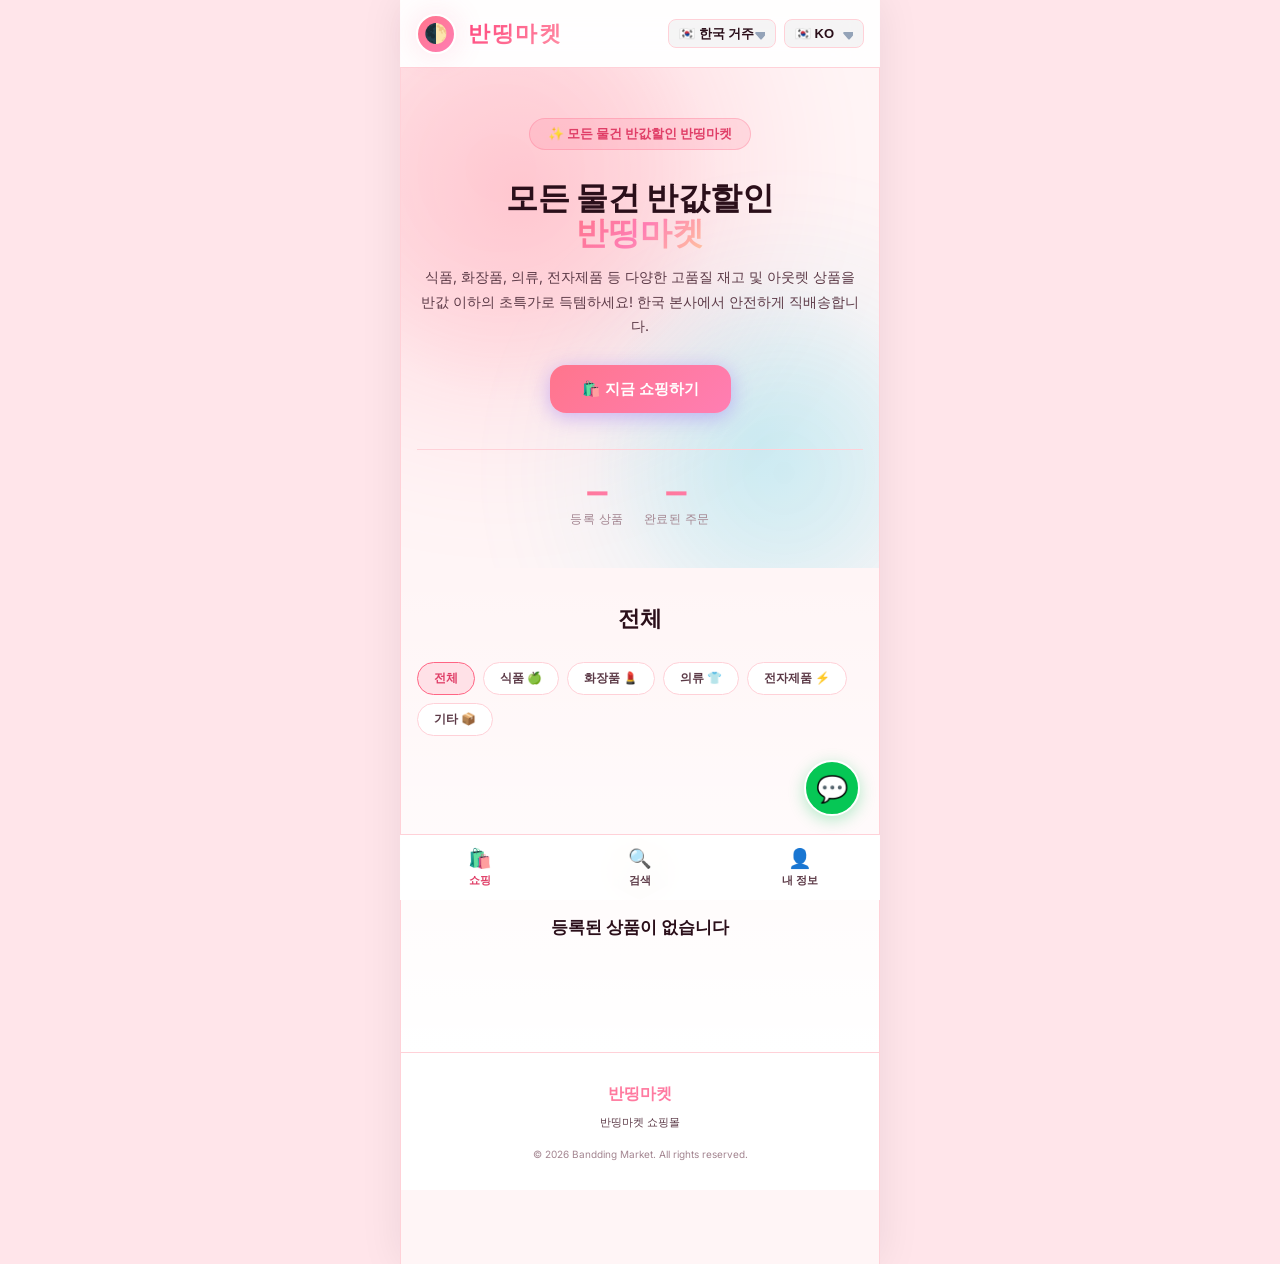
==== commit b8d04221: "Add files via upload" ====
--- a/index.html
+++ b/index.html
@@ -152,6 +152,9 @@
           <a href="#" id="btnMyPageDash" class="btn btn-primary" style="width:100%; justify-content:center; background:var(--gp);">
             📊 <span data-i18n="dashboard">대시보드 바로가기</span>
           </a>
+          <a href="#" id="btnMyPageLine" target="_blank" class="btn" style="width:100%; justify-content:center; background:#06C755; color:#fff; border:none; display:flex; align-items:center; gap:8px; font-weight:700; border-radius:12px;">
+            💬 <span data-i18n="customer_center_line">라인 고객센터</span>
+          </a>
           <button id="btnMyPageLogout" class="btn btn-secondary" style="width:100%; justify-content:center;">
             🚪 <span data-i18n="logout">로그아웃</span>
           </button>
@@ -296,6 +299,11 @@
   🛒
   <span id="cartBadgeCount" class="cart-badge" style="display: none;">0</span>
 </button>
+
+<!-- FLOATING LINE CUSTOMER CENTER BUTTON -->
+<a href="https://line.me/ti/p/GoNyhLDN6Q" id="lineFloatingBtn" class="line-floating-btn" target="_blank" title="라인 고객센터">
+  💬
+</a>
 
 <!-- CART MODAL -->
 <div class="modal-bg" id="cartModal">
@@ -664,6 +672,16 @@
 async function init() {
   // 1. Language initialized by i18n.js
   applyTranslations();
+
+  // Set Line Customer Center link
+  const lineBtn = document.getElementById('btnMyPageLine');
+  if (lineBtn) {
+    lineBtn.href = CUSTOMER_CENTER_LINE_URL;
+  }
+  const lineFloatBtn = document.getElementById('lineFloatingBtn');
+  if (lineFloatBtn) {
+    lineFloatBtn.href = CUSTOMER_CENTER_LINE_URL;
+  }
   
   // Sync Residence Select
   const rSelect = document.getElementById("residenceSelect");
--- a/css/style.css
+++ b/css/style.css
@@ -664,7 +664,7 @@
 /* Floating Cart Button (FAB) */
 .cart-floating-btn {
   position: fixed;
-  bottom: 84px;
+  bottom: 152px;
   right: calc(50% - 240px + 20px);
   width: 56px;
   height: 56px;
@@ -685,6 +685,40 @@
   .cart-floating-btn {
     right: 20px;
   }
+}
+
+/* Floating LINE Support Button */
+.line-floating-btn {
+  position: fixed;
+  bottom: 84px;
+  right: calc(50% - 240px + 20px);
+  width: 56px;
+  height: 56px;
+  border-radius: 50%;
+  background: #06C755;
+  color: #fff;
+  border: 2px solid #fff;
+  box-shadow: 0 4px 16px rgba(6,199,85,0.3);
+  display: flex;
+  align-items: center;
+  justify-content: center;
+  font-size: 26px;
+  cursor: pointer;
+  z-index: 999;
+  transition: transform 0.2s cubic-bezier(0.175, 0.885, 0.32, 1.275), box-shadow 0.2s;
+  text-decoration: none;
+}
+@media (max-width: 480px) {
+  .line-floating-btn {
+    right: 20px;
+  }
+}
+.line-floating-btn:hover {
+  transform: scale(1.1);
+  box-shadow: 0 6px 20px rgba(6,199,85,0.45);
+}
+.line-floating-btn:active {
+  transform: scale(0.95);
 }
 .cart-floating-btn:hover {
   transform: scale(1.1);
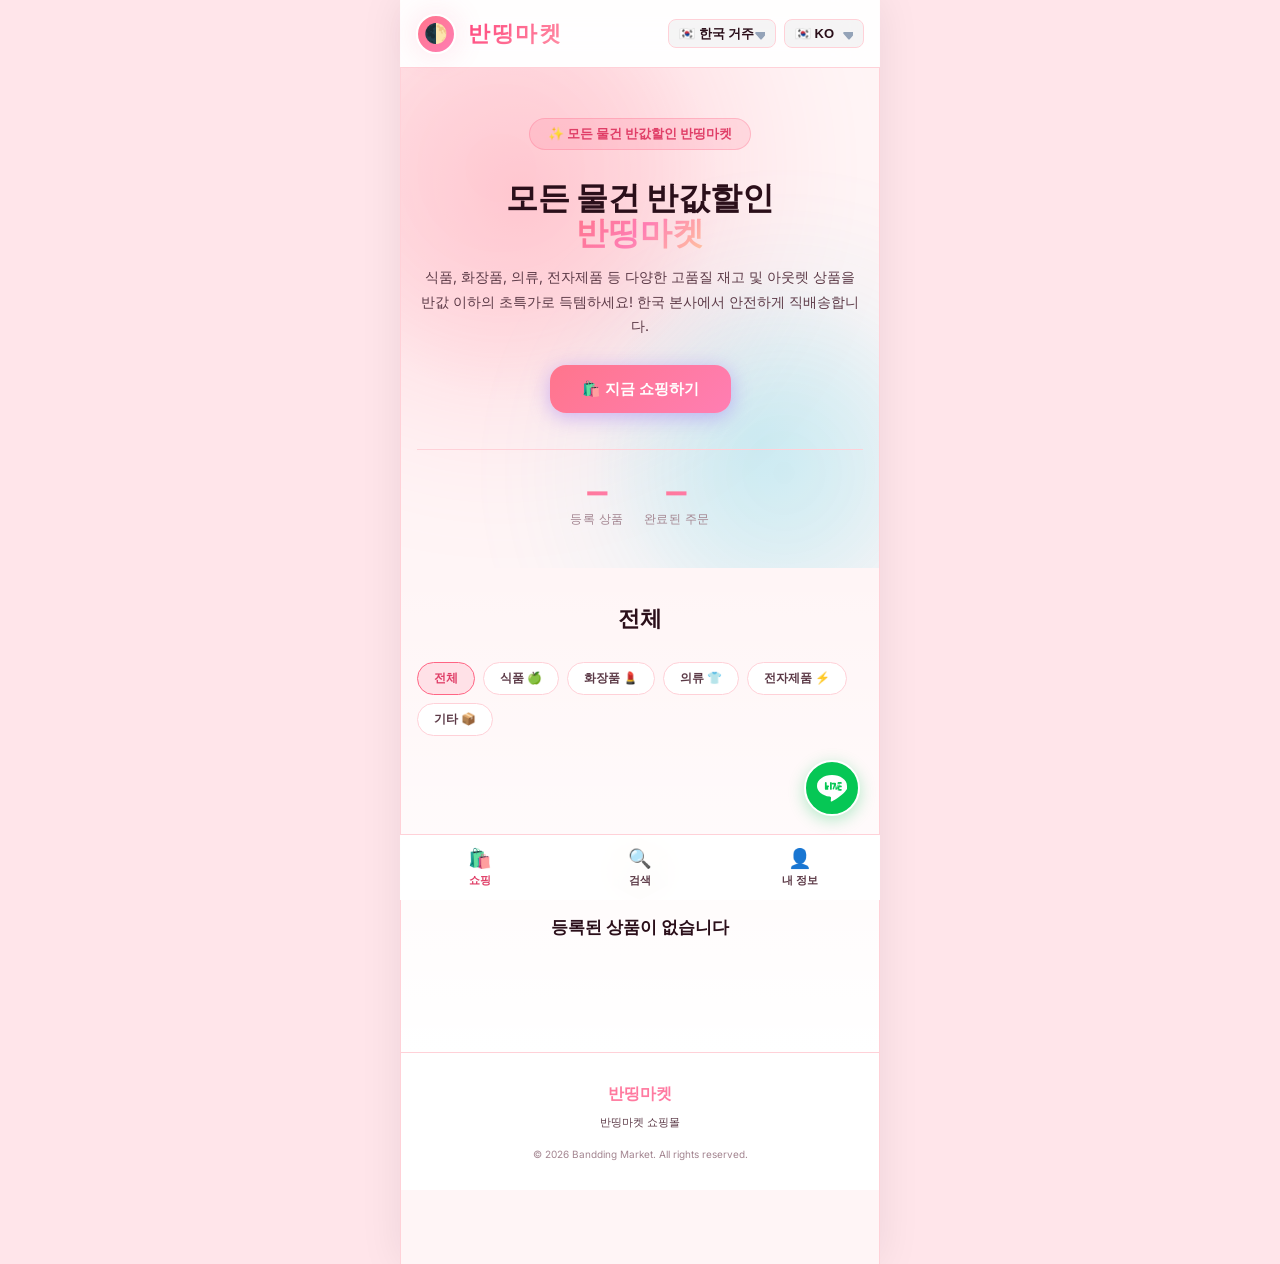
==== commit 6579c425: "Add files via upload" ====
--- a/index.html
+++ b/index.html
@@ -153,7 +153,10 @@
             📊 <span data-i18n="dashboard">대시보드 바로가기</span>
           </a>
           <a href="#" id="btnMyPageLine" target="_blank" class="btn" style="width:100%; justify-content:center; background:#06C755; color:#fff; border:none; display:flex; align-items:center; gap:8px; font-weight:700; border-radius:12px;">
-            💬 <span data-i18n="customer_center_line">라인 고객센터</span>
+            <svg xmlns="http://www.w3.org/2000/svg" viewBox="0 0 24 24" width="18" height="18" fill="#fff" style="display:block;">
+              <path d="M24 10.304c0-4.757-5.37-8.617-12-8.617s-12 3.86-12 8.617c0 4.26 4.287 7.822 10.08 8.528.39.085.923.258 1.058.592.155.385.102.986.05 1.374l-.178 1.077c-.054.324-.26 1.258 1.132.686 1.393-.572 7.51-4.42 10.25-7.568 2.285-2.607 3.61-5.523 3.61-8.702zm-15.02 3.19h-1.954c-.394 0-.712-.319-.712-.712V7.95c0-.394.318-.712.712-.712.393 0 .711.318.711.712v1.984h1.243c.394 0 .712.318.712.711s-.318.713-.712.713zm2.846-.712c0 .393-.318.712-.712.712-.393 0-.712-.319-.712-.712V7.95c0-.394.319-.712.712-.712.394 0 .712.318.712.712v4.832zm4.18 0c0 .324-.216.608-.528.686-.39.097-.732-.19-.732-.534V9.654L13.62 12.87c-.12.18-.32.288-.535.288-.06 0-.124-.01-.186-.03-.284-.093-.437-.393-.344-.677l1.092-3.327H12.56c-.394 0-.712-.318-.712-.712 0-.394.318-.712.712-.712h1.96c.395 0 .713.319.713.712v3.834l1.127-3.23c.094-.284.394-.438.678-.344.284.094.437.394.344.678l-1.42 4.07h1.018c.394 0 .712.318.712.712zm3.845-2.036c0 .393-.318.712-.711.712h-1.243v1.324h1.243c.394 0 .712.318.712.712s-.318.712-.712.712h-1.954c-.394 0-.712-.319-.712-.712V7.95c0-.394.318-.712.712-.712h1.954c.394 0 .711.318.711.712s-.317.712-.711.712h-1.243V10.03h1.243c.393 0 .711.318.711.712z"/>
+            </svg>
+            <span data-i18n="customer_center_line">라인 고객센터</span>
           </a>
           <button id="btnMyPageLogout" class="btn btn-secondary" style="width:100%; justify-content:center;">
             🚪 <span data-i18n="logout">로그아웃</span>
@@ -302,7 +305,9 @@
 
 <!-- FLOATING LINE CUSTOMER CENTER BUTTON -->
 <a href="https://line.me/ti/p/GoNyhLDN6Q" id="lineFloatingBtn" class="line-floating-btn" target="_blank" title="라인 고객센터">
-  💬
+  <svg xmlns="http://www.w3.org/2000/svg" viewBox="0 0 24 24" width="30" height="30" fill="#fff" style="display:block;">
+    <path d="M24 10.304c0-4.757-5.37-8.617-12-8.617s-12 3.86-12 8.617c0 4.26 4.287 7.822 10.08 8.528.39.085.923.258 1.058.592.155.385.102.986.05 1.374l-.178 1.077c-.054.324-.26 1.258 1.132.686 1.393-.572 7.51-4.42 10.25-7.568 2.285-2.607 3.61-5.523 3.61-8.702zm-15.02 3.19h-1.954c-.394 0-.712-.319-.712-.712V7.95c0-.394.318-.712.712-.712.393 0 .711.318.711.712v1.984h1.243c.394 0 .712.318.712.711s-.318.713-.712.713zm2.846-.712c0 .393-.318.712-.712.712-.393 0-.712-.319-.712-.712V7.95c0-.394.319-.712.712-.712.394 0 .712.318.712.712v4.832zm4.18 0c0 .324-.216.608-.528.686-.39.097-.732-.19-.732-.534V9.654L13.62 12.87c-.12.18-.32.288-.535.288-.06 0-.124-.01-.186-.03-.284-.093-.437-.393-.344-.677l1.092-3.327H12.56c-.394 0-.712-.318-.712-.712 0-.394.318-.712.712-.712h1.96c.395 0 .713.319.713.712v3.834l1.127-3.23c.094-.284.394-.438.678-.344.284.094.437.394.344.678l-1.42 4.07h1.018c.394 0 .712.318.712.712zm3.845-2.036c0 .393-.318.712-.711.712h-1.243v1.324h1.243c.394 0 .712.318.712.712s-.318.712-.712.712h-1.954c-.394 0-.712-.319-.712-.712V7.95c0-.394.318-.712.712-.712h1.954c.394 0 .711.318.711.712s-.317.712-.711.712h-1.243V10.03h1.243c.393 0 .711.318.711.712z"/>
+  </svg>
 </a>
 
 <!-- CART MODAL -->
@@ -673,14 +678,15 @@
   // 1. Language initialized by i18n.js
   applyTranslations();
 
-  // Set Line Customer Center link
+  // Set Line Customer Center link safely to prevent ReferenceErrors due to cached config.js
+  const lineUrl = (typeof CUSTOMER_CENTER_LINE_URL !== 'undefined') ? CUSTOMER_CENTER_LINE_URL : 'https://line.me/ti/p/GoNyhLDN6Q';
   const lineBtn = document.getElementById('btnMyPageLine');
   if (lineBtn) {
-    lineBtn.href = CUSTOMER_CENTER_LINE_URL;
+    lineBtn.href = lineUrl;
   }
   const lineFloatBtn = document.getElementById('lineFloatingBtn');
   if (lineFloatBtn) {
-    lineFloatBtn.href = CUSTOMER_CENTER_LINE_URL;
+    lineFloatBtn.href = lineUrl;
   }
   
   // Sync Residence Select
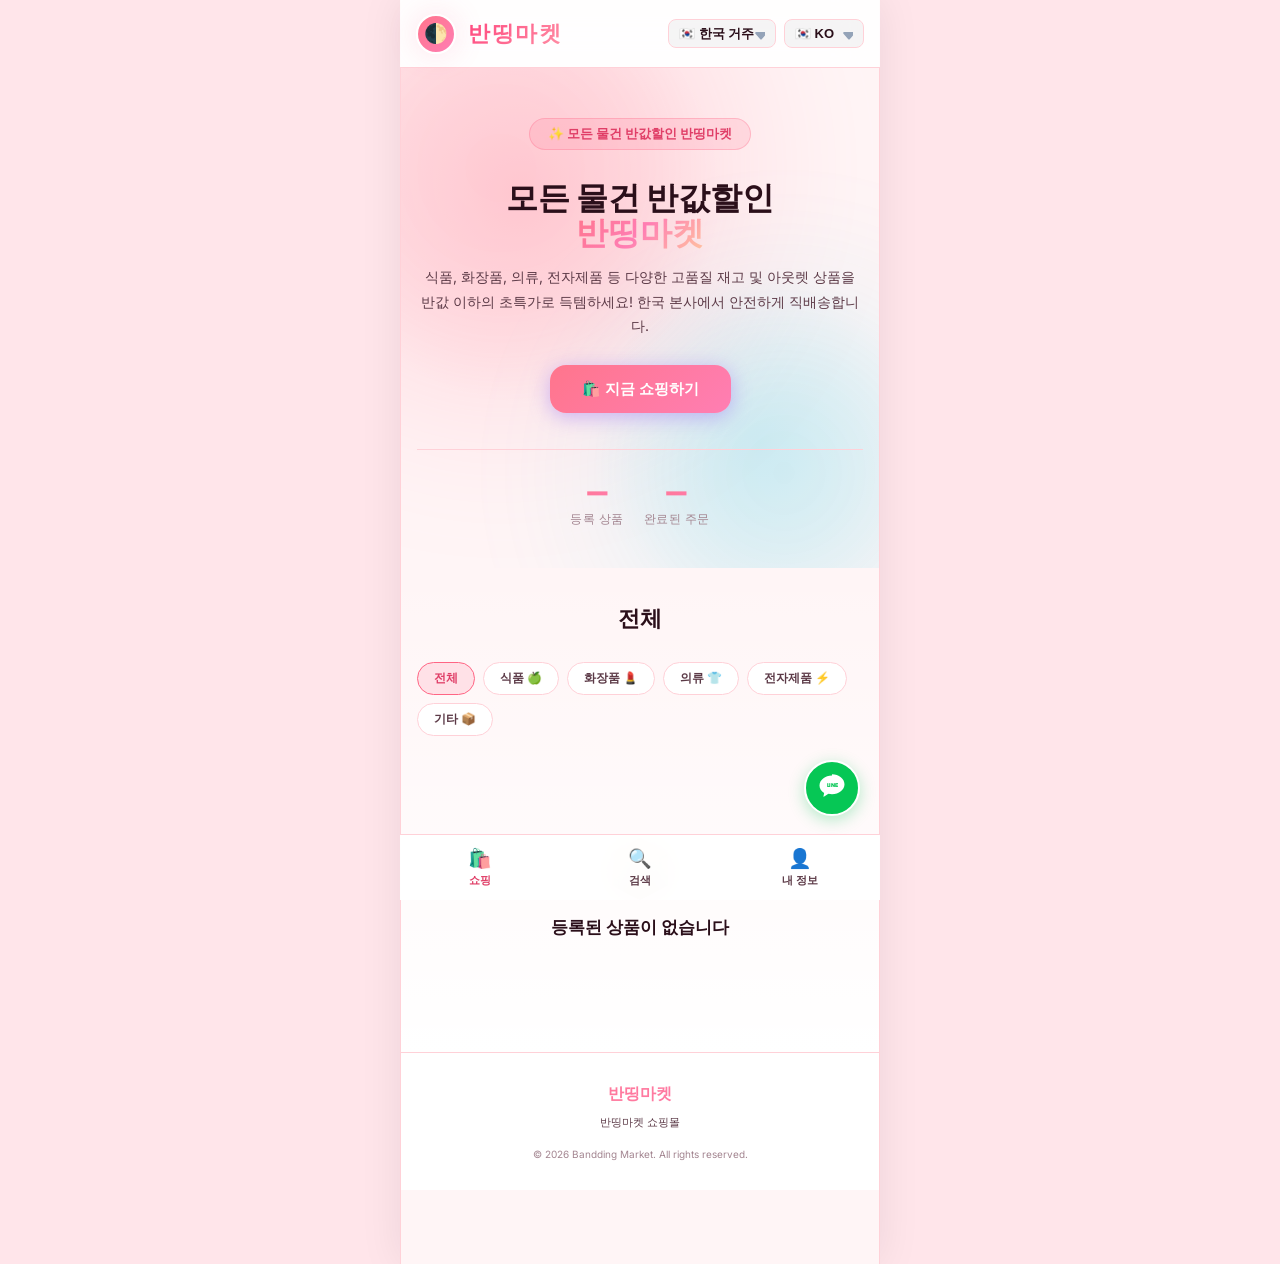
==== commit 5ffa8211: "Add files via upload" ====
--- a/index.html
+++ b/index.html
@@ -153,8 +153,9 @@
             📊 <span data-i18n="dashboard">대시보드 바로가기</span>
           </a>
           <a href="#" id="btnMyPageLine" target="_blank" class="btn" style="width:100%; justify-content:center; background:#06C755; color:#fff; border:none; display:flex; align-items:center; gap:8px; font-weight:700; border-radius:12px;">
-            <svg xmlns="http://www.w3.org/2000/svg" viewBox="0 0 24 24" width="18" height="18" fill="#fff" style="display:block;">
-              <path d="M24 10.304c0-4.757-5.37-8.617-12-8.617s-12 3.86-12 8.617c0 4.26 4.287 7.822 10.08 8.528.39.085.923.258 1.058.592.155.385.102.986.05 1.374l-.178 1.077c-.054.324-.26 1.258 1.132.686 1.393-.572 7.51-4.42 10.25-7.568 2.285-2.607 3.61-5.523 3.61-8.702zm-15.02 3.19h-1.954c-.394 0-.712-.319-.712-.712V7.95c0-.394.318-.712.712-.712.393 0 .711.318.711.712v1.984h1.243c.394 0 .712.318.712.711s-.318.713-.712.713zm2.846-.712c0 .393-.318.712-.712.712-.393 0-.712-.319-.712-.712V7.95c0-.394.319-.712.712-.712.394 0 .712.318.712.712v4.832zm4.18 0c0 .324-.216.608-.528.686-.39.097-.732-.19-.732-.534V9.654L13.62 12.87c-.12.18-.32.288-.535.288-.06 0-.124-.01-.186-.03-.284-.093-.437-.393-.344-.677l1.092-3.327H12.56c-.394 0-.712-.318-.712-.712 0-.394.318-.712.712-.712h1.96c.395 0 .713.319.713.712v3.834l1.127-3.23c.094-.284.394-.438.678-.344.284.094.437.394.344.678l-1.42 4.07h1.018c.394 0 .712.318.712.712zm3.845-2.036c0 .393-.318.712-.711.712h-1.243v1.324h1.243c.394 0 .712.318.712.712s-.318.712-.712.712h-1.954c-.394 0-.712-.319-.712-.712V7.95c0-.394.318-.712.712-.712h1.954c.394 0 .711.318.711.712s-.317.712-.711.712h-1.243V10.03h1.243c.393 0 .711.318.711.712z"/>
+            <svg xmlns="http://www.w3.org/2000/svg" viewBox="0 0 24 24" width="20" height="20" style="display:block;">
+              <path d="M12 2C6.5 2 2 5.6 2 10c0 2.5 1.4 4.7 3.7 6-.1.7-.4 2.1-.5 2.5-.1.5.2.5.4.4.3-.2 3.1-2 3.6-2.3.9.2 1.8.3 2.8.3 5.5 0 10-3.6 10-8s-4.5-8-10-8z" fill="#ffffff"/>
+              <text x="12" y="9.8" font-family="'Inter', -apple-system, sans-serif" font-weight="900" font-size="4.2" fill="#06C755" text-anchor="middle" dominant-baseline="middle" letter-spacing="-0.2">LINE</text>
             </svg>
             <span data-i18n="customer_center_line">라인 고객센터</span>
           </a>
@@ -305,8 +306,9 @@
 
 <!-- FLOATING LINE CUSTOMER CENTER BUTTON -->
 <a href="https://line.me/ti/p/GoNyhLDN6Q" id="lineFloatingBtn" class="line-floating-btn" target="_blank" title="라인 고객센터">
-  <svg xmlns="http://www.w3.org/2000/svg" viewBox="0 0 24 24" width="30" height="30" fill="#fff" style="display:block;">
-    <path d="M24 10.304c0-4.757-5.37-8.617-12-8.617s-12 3.86-12 8.617c0 4.26 4.287 7.822 10.08 8.528.39.085.923.258 1.058.592.155.385.102.986.05 1.374l-.178 1.077c-.054.324-.26 1.258 1.132.686 1.393-.572 7.51-4.42 10.25-7.568 2.285-2.607 3.61-5.523 3.61-8.702zm-15.02 3.19h-1.954c-.394 0-.712-.319-.712-.712V7.95c0-.394.318-.712.712-.712.393 0 .711.318.711.712v1.984h1.243c.394 0 .712.318.712.711s-.318.713-.712.713zm2.846-.712c0 .393-.318.712-.712.712-.393 0-.712-.319-.712-.712V7.95c0-.394.319-.712.712-.712.394 0 .712.318.712.712v4.832zm4.18 0c0 .324-.216.608-.528.686-.39.097-.732-.19-.732-.534V9.654L13.62 12.87c-.12.18-.32.288-.535.288-.06 0-.124-.01-.186-.03-.284-.093-.437-.393-.344-.677l1.092-3.327H12.56c-.394 0-.712-.318-.712-.712 0-.394.318-.712.712-.712h1.96c.395 0 .713.319.713.712v3.834l1.127-3.23c.094-.284.394-.438.678-.344.284.094.437.394.344.678l-1.42 4.07h1.018c.394 0 .712.318.712.712zm3.845-2.036c0 .393-.318.712-.711.712h-1.243v1.324h1.243c.394 0 .712.318.712.712s-.318.712-.712.712h-1.954c-.394 0-.712-.319-.712-.712V7.95c0-.394.318-.712.712-.712h1.954c.394 0 .711.318.711.712s-.317.712-.711.712h-1.243V10.03h1.243c.393 0 .711.318.711.712z"/>
+  <svg xmlns="http://www.w3.org/2000/svg" viewBox="0 0 24 24" width="30" height="30" style="display:block;">
+    <path d="M12 2C6.5 2 2 5.6 2 10c0 2.5 1.4 4.7 3.7 6-.1.7-.4 2.1-.5 2.5-.1.5.2.5.4.4.3-.2 3.1-2 3.6-2.3.9.2 1.8.3 2.8.3 5.5 0 10-3.6 10-8s-4.5-8-10-8z" fill="#ffffff"/>
+    <text x="12" y="9.8" font-family="'Inter', -apple-system, sans-serif" font-weight="900" font-size="4.2" fill="#06C755" text-anchor="middle" dominant-baseline="middle" letter-spacing="-0.2">LINE</text>
   </svg>
 </a>
 
@@ -454,10 +456,17 @@
     </div>
     
     <!-- Buy Button at bottom -->
-    <div style="padding:14px 20px; border-top:1px solid var(--border); background:var(--bg3); display:flex; gap:8px;">
-      <button class="btn-submit" id="btnDetailChat" onclick="openChatFromDetail()" style="margin:0; flex:1; background:var(--gg); padding:10px 4px; font-size:12px;" data-i18n="btn_chat">💬 문의하기</button>
-      <button class="btn-submit" id="btnDetailCart" onclick="addToCart(currentProd.id)" style="margin:0; flex:1.2; background:var(--gp); padding:10px 4px; font-size:12px;" data-i18n="btn_add_to_cart">🧺 장바구니</button>
-      <button class="btn-submit" id="btnDetailBuy" onclick="triggerDetailBuy()" style="margin:0; flex:1.2; padding:10px 4px; font-size:12px;" data-i18n="btn_buy_now">🛍️ 바로구매</button>
+    <div style="padding:14px 20px; border-top:1px solid var(--border); background:var(--bg3); display:flex; gap:6px;">
+      <button class="btn-submit" id="btnDetailChat" onclick="openChatFromDetail()" style="margin:0; flex:1; background:var(--gg); padding:10px 4px; font-size:11px;" data-i18n="btn_chat_1to1">💬 1:1 채팅</button>
+      <button class="btn-submit" id="btnDetailLine" onclick="openLineFromDetail()" style="margin:0; flex:1; background:#06C755; color:#fff; border:none; padding:10px 4px; font-size:11px; display:flex; align-items:center; justify-content:center; gap:4px; font-weight:bold; border-radius:12px;">
+        <svg xmlns="http://www.w3.org/2000/svg" viewBox="0 0 24 24" width="14" height="14" style="display:block;">
+          <path d="M12 2C6.5 2 2 5.6 2 10c0 2.5 1.4 4.7 3.7 6-.1.7-.4 2.1-.5 2.5-.1.5.2.5.4.4.3-.2 3.1-2 3.6-2.3.9.2 1.8.3 2.8.3 5.5 0 10-3.6 10-8s-4.5-8-10-8z" fill="#ffffff"/>
+          <text x="12" y="9.8" font-family="'Inter', -apple-system, sans-serif" font-weight="900" font-size="4.2" fill="#06C755" text-anchor="middle" dominant-baseline="middle" letter-spacing="-0.2">LINE</text>
+        </svg>
+        <span>라인 문의</span>
+      </button>
+      <button class="btn-submit" id="btnDetailCart" onclick="addToCart(currentProd.id)" style="margin:0; flex:1.2; background:var(--gp); padding:10px 4px; font-size:11px;" data-i18n="btn_add_to_cart">🧺 장바구니</button>
+      <button class="btn-submit" id="btnDetailBuy" onclick="triggerDetailBuy()" style="margin:0; flex:1.2; padding:10px 4px; font-size:11px;" data-i18n="btn_buy_now">🛍️ 바로구매</button>
     </div>
   </div>
 </div>
@@ -1956,6 +1965,46 @@
   }
 }
 
+function openLineFromDetail() {
+  if (!currentProd) return;
+  const prodTitle = currentProd.title || '상품';
+  const prodPrice = formatPrice(currentProd.price);
+  
+  // Create sharing text
+  const text = `안녕하세요, 이 상품에 대해 문의하고 싶습니다:\n- 상품명: ${prodTitle}\n- 가격: ${prodPrice}`;
+  const targetUrl = (typeof CUSTOMER_CENTER_LINE_URL !== 'undefined') ? CUSTOMER_CENTER_LINE_URL : 'https://line.me/ti/p/GoNyhLDN6Q';
+  
+  // Copy to clipboard safely
+  if (navigator.clipboard && navigator.clipboard.writeText) {
+    navigator.clipboard.writeText(text).then(() => {
+      showToast("📋 상품 정보가 복사되었습니다! 라인 대화창에 붙여넣어주세요.", "success");
+      setTimeout(() => {
+        window.open(targetUrl, '_blank');
+      }, 1200);
+    }).catch(err => {
+      console.warn("Clipboard write text failed", err);
+      window.open(targetUrl, '_blank');
+    });
+  } else {
+    // Fallback if Clipboard API is not available (e.g. in some in-app browsers)
+    const textarea = document.createElement("textarea");
+    textarea.value = text;
+    textarea.style.position = "fixed";
+    document.body.appendChild(textarea);
+    textarea.select();
+    try {
+      document.execCommand("copy");
+      showToast("📋 상품 정보가 복사되었습니다! 라인 대화창에 붙여넣어주세요.", "success");
+    } catch (e) {
+      console.warn("execCommand copy failed", e);
+    }
+    document.body.removeChild(textarea);
+    setTimeout(() => {
+      window.open(targetUrl, '_blank');
+    }, 1200);
+  }
+}
+
 async function loadChatMessages(roomId) {
   const container = document.getElementById('chatMessagesBody');
   container.innerHTML = `<div class="empty">${t('chat_loading')}</div>`;
@@ -2075,8 +2124,111 @@
     if (text !== filtered) {
       showToast(t('toast_bypass_filtered'), 'error');
     }
+    
+    // Sync to Telegram asynchronously
+    syncMessageToTelegram(currentChatRoomId, currentUserId, filtered, 'text');
   } catch (err) {
     showToast(t('toast_send_failed') + err.message, 'error');
+  }
+}
+
+// Telegram Message Sync (Client-side outgoing)
+async function syncMessageToTelegram(roomId, senderId, messageText, messageType) {
+  if (typeof TELEGRAM_BOT_TOKEN === 'undefined' || !TELEGRAM_BOT_TOKEN || 
+      typeof TELEGRAM_CHAT_ID === 'undefined' || !TELEGRAM_CHAT_ID) {
+    return;
+  }
+
+  try {
+    const { data: room, error: roomErr } = await supabase.from('chat_rooms')
+      .select('id, telegram_thread_id, buyer_id, product_id, products(title)')
+      .eq('id', roomId)
+      .single();
+
+    if (roomErr || !room) return;
+
+    let threadId = room.telegram_thread_id;
+
+    // Create topic thread if not exists
+    if (!threadId) {
+      const { data: buyer } = await supabase.from('profiles')
+        .select('name')
+        .eq('id', room.buyer_id)
+        .single();
+        
+      const buyerName = buyer?.name || '구매자';
+      const prodTitle = room.products?.title || '상품 문의';
+      const topicName = `[${buyerName}] ${prodTitle.substring(0, 20)}`;
+
+      const topicRes = await fetch(`https://api.telegram.org/bot${TELEGRAM_BOT_TOKEN}/createForumTopic`, {
+        method: 'POST',
+        headers: { 'Content-Type': 'application/json' },
+        body: JSON.stringify({
+          chat_id: TELEGRAM_CHAT_ID,
+          name: topicName
+        })
+      });
+      
+      const topicData = await topicRes.json();
+      if (topicData.ok && topicData.result) {
+        threadId = topicData.result.message_thread_id;
+        await supabase.from('chat_rooms')
+          .update({ telegram_thread_id: threadId })
+          .eq('id', roomId);
+      } else {
+        console.error("Telegram topic creation failed:", topicData);
+        return;
+      }
+    }
+
+    let sendRes;
+    const senderLabel = senderId === room.buyer_id ? "구매자" : "판매자";
+    
+    if (messageType === 'image') {
+      sendRes = await fetch(`https://api.telegram.org/bot${TELEGRAM_BOT_TOKEN}/sendPhoto`, {
+        method: 'POST',
+        headers: { 'Content-Type': 'application/json' },
+        body: JSON.stringify({
+          chat_id: TELEGRAM_CHAT_ID,
+          message_thread_id: threadId,
+          photo: messageText,
+          caption: `🖼️ [${senderLabel}] 사진 업로드`
+        })
+      });
+    } else if (messageType === 'video') {
+      sendRes = await fetch(`https://api.telegram.org/bot${TELEGRAM_BOT_TOKEN}/sendVideo`, {
+        method: 'POST',
+        headers: { 'Content-Type': 'application/json' },
+        body: JSON.stringify({
+          chat_id: TELEGRAM_CHAT_ID,
+          message_thread_id: threadId,
+          video: messageText,
+          caption: `🎥 [${senderLabel}] 동영상 업로드`
+        })
+      });
+    } else {
+      sendRes = await fetch(`https://api.telegram.org/bot${TELEGRAM_BOT_TOKEN}/sendMessage`, {
+        method: 'POST',
+        headers: { 'Content-Type': 'application/json' },
+        body: JSON.stringify({
+          chat_id: TELEGRAM_CHAT_ID,
+          message_thread_id: threadId,
+          text: `💬 [${senderLabel}]: ${messageText}`
+        })
+      });
+    }
+
+    const sendData = await sendRes.json();
+    if (sendData.ok && sendData.result) {
+      const msgId = sendData.result.message_id.toString();
+      await supabase.from('chat_messages')
+        .update({ telegram_msg_id: msgId })
+        .eq('room_id', roomId)
+        .eq('sender_id', senderId)
+        .eq('message', messageText);
+    }
+  } catch (err) {
+    console.error("Telegram sync error:", err);
   }
 }
 
@@ -2129,6 +2281,8 @@
 
     if (dbErr) throw dbErr;
 
+    // Sync to Telegram asynchronously
+    syncMessageToTelegram(currentChatRoomId, user.id, mediaUrl, isImage ? 'image' : 'video');
   } catch (err) {
     console.error(err);
     showToast(t('toast_send_failed') + err.message, 'error');
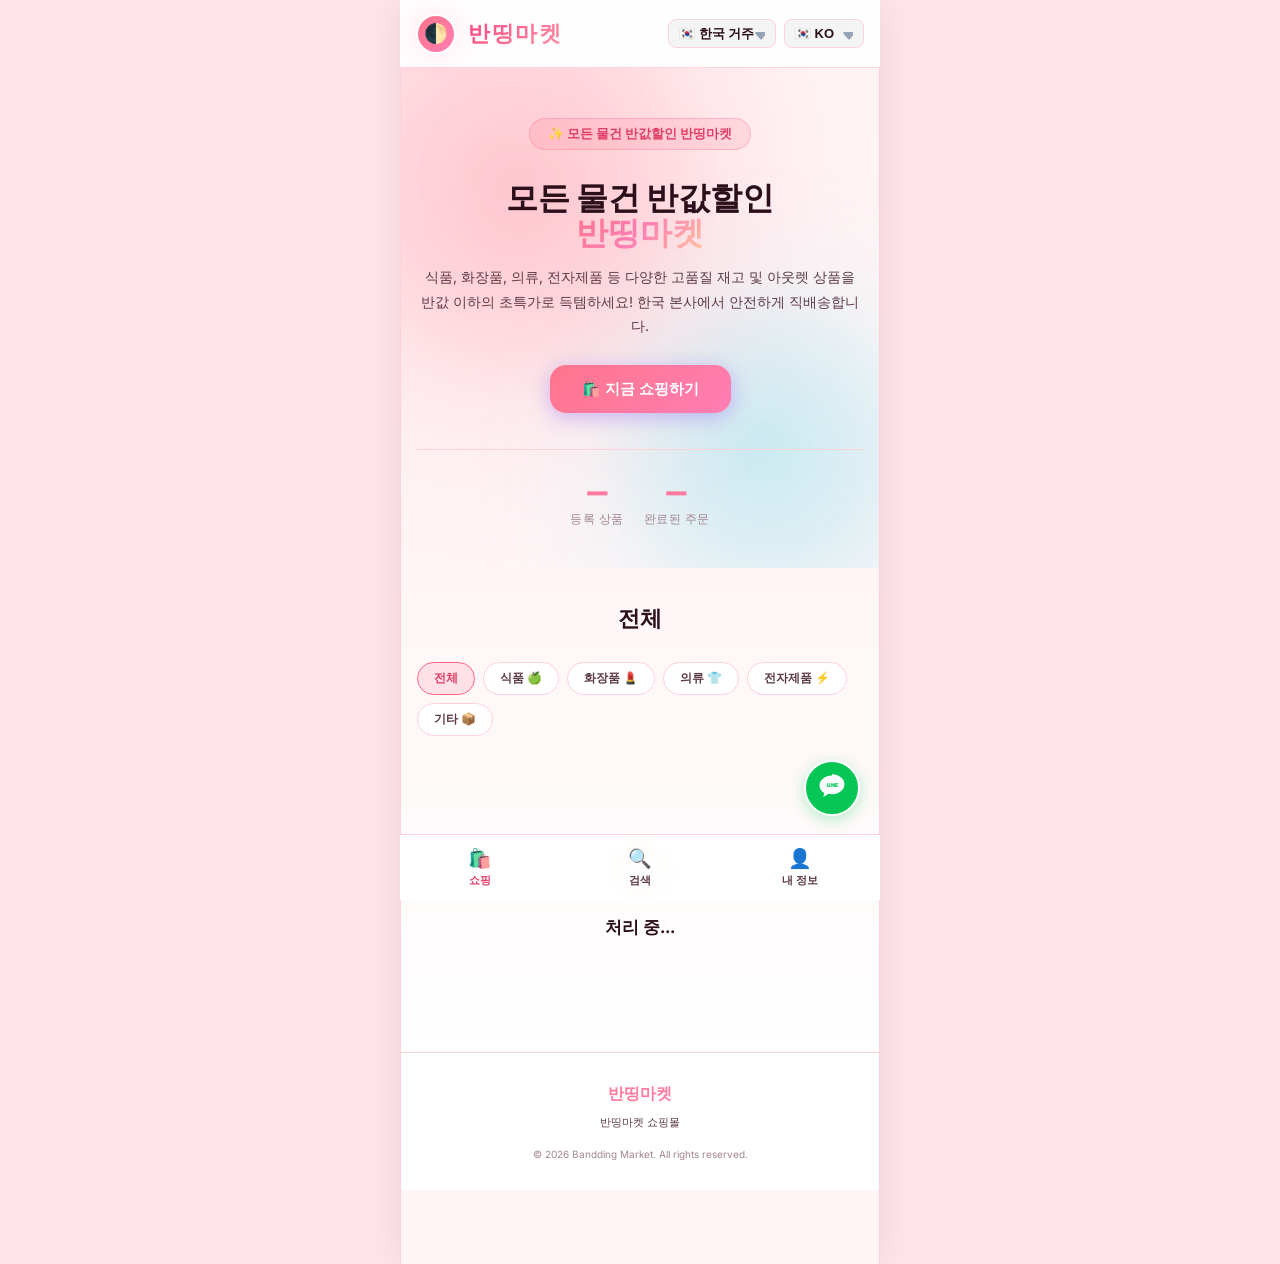
==== commit db8e981a: "Add files via upload" ====
--- a/index.html
+++ b/index.html
@@ -246,13 +246,13 @@
       <div id="krAddressForm" style="display: none; flex-direction: column; gap: 8px;">
         <div style="display: grid; grid-template-columns: 1fr 1fr; gap: 8px;">
           <select id="oKrProvince" class="form-select" style="padding: 11px 15px; border-radius: var(--r-sm);">
-            <option value="">시/도 선택</option>
+            <option value="" data-i18n="addr_select_province">시/도 선택</option>
           </select>
           <select id="oKrDistrict" class="form-select" style="padding: 11px 15px; border-radius: var(--r-sm);">
-            <option value="">시/군/구 선택</option>
+            <option value="" data-i18n="addr_select_district">시/군/구 선택</option>
           </select>
         </div>
-        <input type="text" id="oKrDetailAddress" class="form-input" placeholder="나머지 상세 주소를 직접 입력하세요." required>
+        <input type="text" id="oKrDetailAddress" class="form-input" data-i18n="addr_kr_detail_placeholder" placeholder="나머지 상세 주소를 직접 입력하세요." required>
       </div>
 
       <!-- 태국 거주자 주소 입력 폼 -->
@@ -463,7 +463,7 @@
           <path d="M12 2C6.5 2 2 5.6 2 10c0 2.5 1.4 4.7 3.7 6-.1.7-.4 2.1-.5 2.5-.1.5.2.5.4.4.3-.2 3.1-2 3.6-2.3.9.2 1.8.3 2.8.3 5.5 0 10-3.6 10-8s-4.5-8-10-8z" fill="#ffffff"/>
           <text x="12" y="9.8" font-family="'Inter', -apple-system, sans-serif" font-weight="900" font-size="4.2" fill="#06C755" text-anchor="middle" dominant-baseline="middle" letter-spacing="-0.2">LINE</text>
         </svg>
-        <span>라인 문의</span>
+        <span data-i18n="btn_line_inquiry">라인 문의</span>
       </button>
       <button class="btn-submit" id="btnDetailCart" onclick="addToCart(currentProd.id)" style="margin:0; flex:1.2; background:var(--gp); padding:10px 4px; font-size:11px;" data-i18n="btn_add_to_cart">🧺 장바구니</button>
       <button class="btn-submit" id="btnDetailBuy" onclick="triggerDetailBuy()" style="margin:0; flex:1.2; padding:10px 4px; font-size:11px;" data-i18n="btn_buy_now">🛍️ 바로구매</button>
@@ -512,7 +512,7 @@
 <script src="js/thailand-addresses.js?v=1.0.2"></script>
 <script src="js/korean-addresses.js?v=1.0.2"></script>
 <script src="js/i18n.js?v=1.0.2"></script>
-<script src="js/config.js?v=1.0.2"></script>
+<script src="js/config.js?v=1.0.5"></script>
 <script>
 let products = [];
 let shops = [];
@@ -646,18 +646,18 @@
   const box = document.getElementById("shippingInfoBox");
   if (box) {
     if (currentResidence === "th") {
-      box.innerHTML = `✈️ <b>[태국 직배송]</b> 태국 내 거주자용 항공 배송으로, 배송 기간은 약 7일 소요됩니다.<br>💡 태국 직배송 배송비는 <b>1kg당 200바트</b>가 별도로 청구됩니다.`;
+      box.innerHTML = t('shipping_notice_th');
     } else {
-      box.innerHTML = `🚚 <b>[국내 배송]</b> 한국 내 거주자용 국내 배송으로, 배송 기간은 약 1~2일 소요됩니다.<br>💡 5만원 미만 주문 시 배송비 <b>3,000원</b>이 추가됩니다. (5만원 이상 무료배송)`;
+      box.innerHTML = t('shipping_notice_kr');
     }
   }
 
   const cBox = document.getElementById("cShippingInfoBox");
   if (cBox) {
     if (currentResidence === "th") {
-      cBox.innerHTML = `✈️ <b>[태국 직배송]</b> 태국 내 거주자용 항공 배송으로, 배송 기간은 약 7일 소요됩니다.<br>💡 태국 직배송 배송비는 <b>1kg당 200바트</b>가 별도로 청구됩니다.`;
+      cBox.innerHTML = t('shipping_notice_th');
     } else {
-      cBox.innerHTML = `🚚 <b>[국내 배송]</b> 한국 내 거주자용 국내 배송으로, 배송 기간은 약 1~2일 소요됩니다.<br>💡 5만원 미만 주문 시 배송비 <b>3,000원</b>이 추가됩니다. (5만원 이상 무료배송)`;
+      cBox.innerHTML = t('shipping_notice_kr');
     }
   }
 }
@@ -666,9 +666,9 @@
   const el = document.getElementById("detailShippingTime");
   if (!el) return;
   if (currentResidence === "th") {
-    el.innerHTML = "✈️ 태국 거주자: 한국 직배송 약 7일 소요";
+    el.innerHTML = t('detail_shipping_th');
   } else {
-    el.innerHTML = "🚚 한국 거주자: 국내 택배 배송 약 1~2일 소요";
+    el.innerHTML = t('detail_shipping_kr');
   }
 }
 
@@ -2134,8 +2134,10 @@
 
 // Telegram Message Sync (Client-side outgoing)
 async function syncMessageToTelegram(roomId, senderId, messageText, messageType) {
+  console.log('[Telegram] syncMessageToTelegram called. RoomID:', roomId, 'Token:', typeof TELEGRAM_BOT_TOKEN !== 'undefined' ? (TELEGRAM_BOT_TOKEN ? '***SET***' : 'EMPTY') : 'UNDEFINED', 'ChatID:', typeof TELEGRAM_CHAT_ID !== 'undefined' ? (TELEGRAM_CHAT_ID || 'EMPTY') : 'UNDEFINED');
   if (typeof TELEGRAM_BOT_TOKEN === 'undefined' || !TELEGRAM_BOT_TOKEN || 
       typeof TELEGRAM_CHAT_ID === 'undefined' || !TELEGRAM_CHAT_ID) {
+    console.warn('[Telegram] 봇 토큰 또는 챗 ID가 비어있어서 동기화를 건너뜁니다.');
     return;
   }
 
@@ -2145,12 +2147,14 @@
       .eq('id', roomId)
       .single();
 
-    if (roomErr || !room) return;
+    if (roomErr || !room) { console.error('[Telegram] chat_rooms 조회 실패:', roomErr); return; }
 
     let threadId = room.telegram_thread_id;
 
+    console.log('[Telegram] 기존 threadId:', threadId);
     // Create topic thread if not exists
     if (!threadId) {
+      console.log('[Telegram] 새 토픽 생성 시도...');
       const { data: buyer } = await supabase.from('profiles')
         .select('name')
         .eq('id', room.buyer_id)
@@ -2175,8 +2179,9 @@
         await supabase.from('chat_rooms')
           .update({ telegram_thread_id: threadId })
           .eq('id', roomId);
+        console.log('[Telegram] 토픽 생성 성공! threadId:', threadId);
       } else {
-        console.error("Telegram topic creation failed:", topicData);
+        console.error('[Telegram] 토픽 생성 실패 응답:', JSON.stringify(topicData));
         return;
       }
     }
@@ -2195,6 +2200,20 @@
           caption: `🖼️ [${senderLabel}] 사진 업로드`
         })
       });
+      
+      const resData = await sendRes.clone().json();
+      if (!resData.ok) {
+        console.warn('[Telegram] sendPhoto failed, falling back to sendMessage:', resData.description);
+        sendRes = await fetch(`https://api.telegram.org/bot${TELEGRAM_BOT_TOKEN}/sendMessage`, {
+          method: 'POST',
+          headers: { 'Content-Type': 'application/json' },
+          body: JSON.stringify({
+            chat_id: TELEGRAM_CHAT_ID,
+            message_thread_id: threadId,
+            text: `🖼️ [${senderLabel}] 사진 링크: ${messageText}`
+          })
+        });
+      }
     } else if (messageType === 'video') {
       sendRes = await fetch(`https://api.telegram.org/bot${TELEGRAM_BOT_TOKEN}/sendVideo`, {
         method: 'POST',
@@ -2206,6 +2225,21 @@
           caption: `🎥 [${senderLabel}] 동영상 업로드`
         })
       });
+      
+      const resData = await sendRes.clone().json();
+      if (!resData.ok) {
+        console.warn('[Telegram] sendVideo failed, falling back to sendMessage:', resData.description);
+        sendRes = await fetch(`https://api.telegram.org/bot${TELEGRAM_BOT_TOKEN}/sendMessage`, {
+          method: 'POST',
+          headers: { 'Content-Type': 'application/json' },
+          body: JSON.stringify({
+            chat_id: TELEGRAM_CHAT_ID,
+            message_thread_id: threadId,
+            text: `🎥 [${senderLabel}] 동영상 링크: ${messageText}`
+          })
+        });
+      }
+    }
     } else {
       sendRes = await fetch(`https://api.telegram.org/bot${TELEGRAM_BOT_TOKEN}/sendMessage`, {
         method: 'POST',
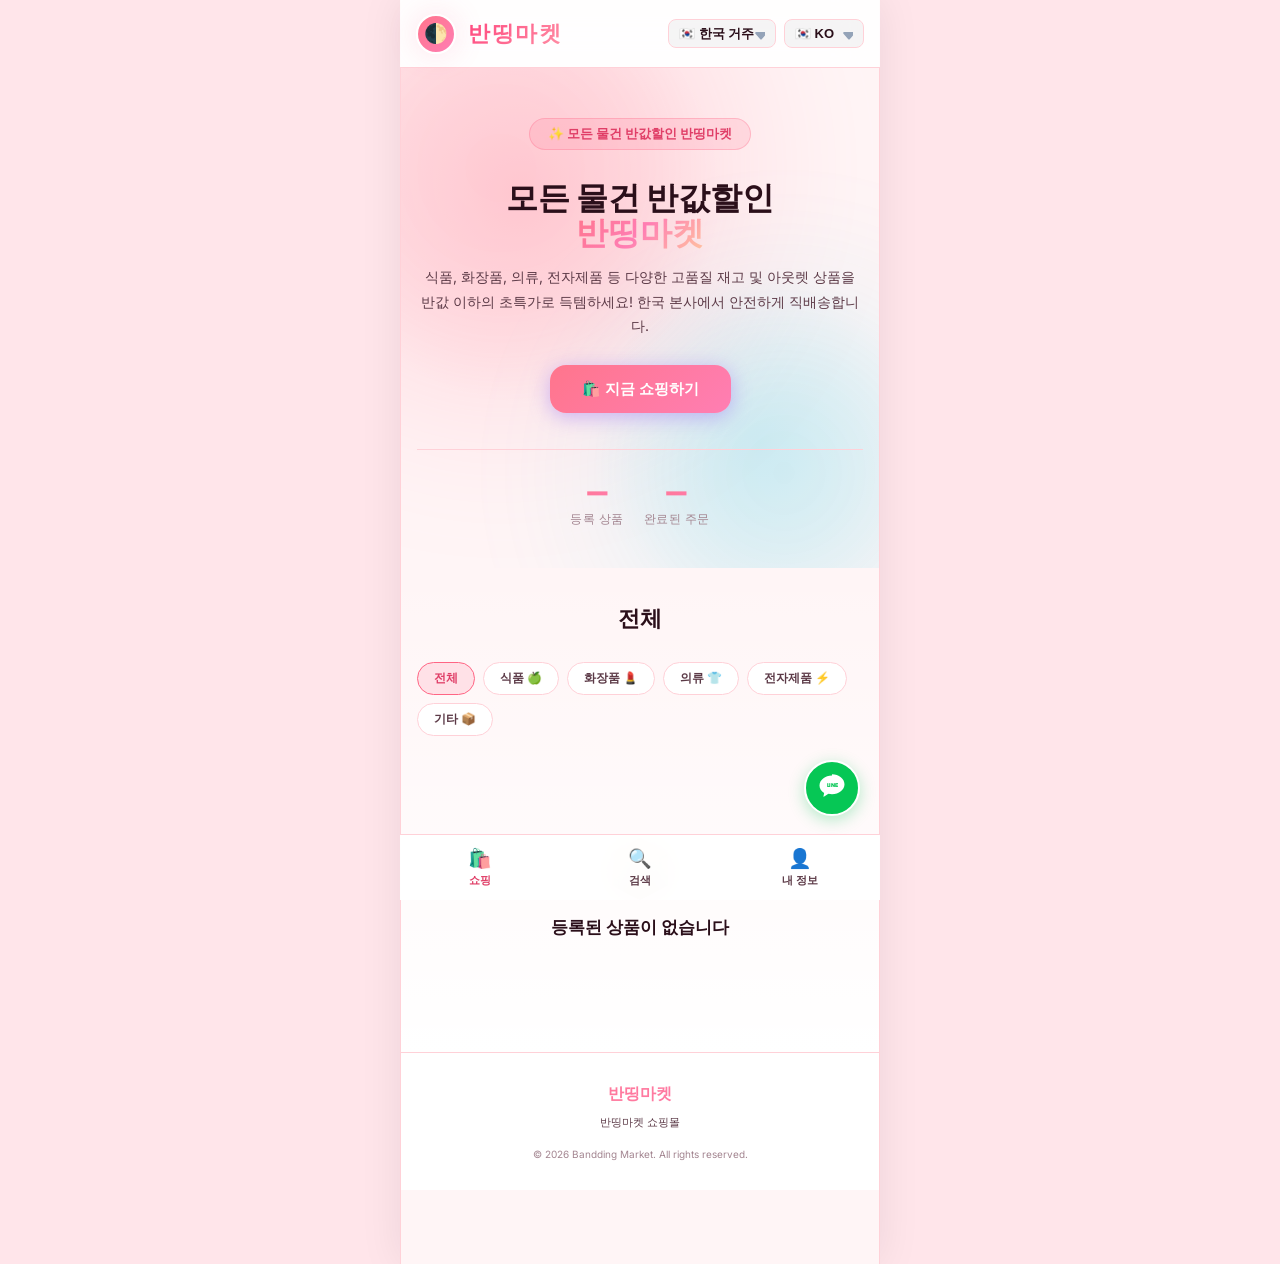
==== commit 1cc07080: "Add files via upload" ====
--- a/index.html
+++ b/index.html
@@ -1047,7 +1047,7 @@
 function copyBankAccount() {
   const accountNum = "437601-01-382570";
   navigator.clipboard.writeText(accountNum).then(() => {
-    showToast("📋 계좌번호가 복사되었습니다!", "success");
+    showToast(t('toast_bank_account_copied'), "success");
   }).catch(() => {
     const el = document.createElement('textarea');
     el.value = accountNum;
@@ -1055,24 +1055,27 @@
     el.select();
     document.execCommand('copy');
     document.body.removeChild(el);
-    showToast("📋 계좌번호가 복사되었습니다!", "success");
+    showToast(t('toast_bank_account_copied'), "success");
   });
 }
 
 function updatePaymentNotice() {
-  if (!currentProd) return;
   const infoBox = document.getElementById('paymentInfoBox');
-  if (!infoBox) return;
-
-  infoBox.innerHTML = `
-    💡 <b>[온라인 송금 안내]</b><br>
-    본사 계좌로 100% 입금이 확인되면 판매자가 배송을 시작합니다.<br><br>
-    <b>🏦 입금 계좌:</b><br>
-    국민은행 437601-01-382570<br>(예금주: 주식회사 반띵마켓)
+  const cInfoBox = document.getElementById('cPaymentInfoBox');
+  
+  const noticeHtml = `
+    ${t('bank_transfer_notice')}
     <button onclick="copyBankAccount()" class="btn-sm btn-purple" style="display: inline-flex; align-items: center; justify-content: center; gap: 4px; border: none; background: var(--gp); color: #fff; border-radius: 4px; padding: 4px 8px; font-size: 10px; cursor: pointer; margin-top: 6px; font-weight: bold;">
-      📋 계좌번호 복사
+      ${t('btn_copy_bank_account')}
     </button>
   `;
+
+  if (infoBox) {
+    infoBox.innerHTML = noticeHtml;
+  }
+  if (cInfoBox) {
+    cInfoBox.innerHTML = noticeHtml;
+  }
 }
 
 // Open Order Modal
@@ -2239,7 +2242,6 @@
           })
         });
       }
-    }
     } else {
       sendRes = await fetch(`https://api.telegram.org/bot${TELEGRAM_BOT_TOKEN}/sendMessage`, {
         method: 'POST',
@@ -2568,6 +2570,8 @@
   if (document.getElementById('searchResultsGrid')) {
     triggerSearch();
   }
+  updatePaymentNotice();
+  updateShippingNotice();
   const { data: { user } } = await supabase.auth.getUser();
   if (user) {
     if (typeof loadMyInquiries === 'function') await loadMyInquiries();
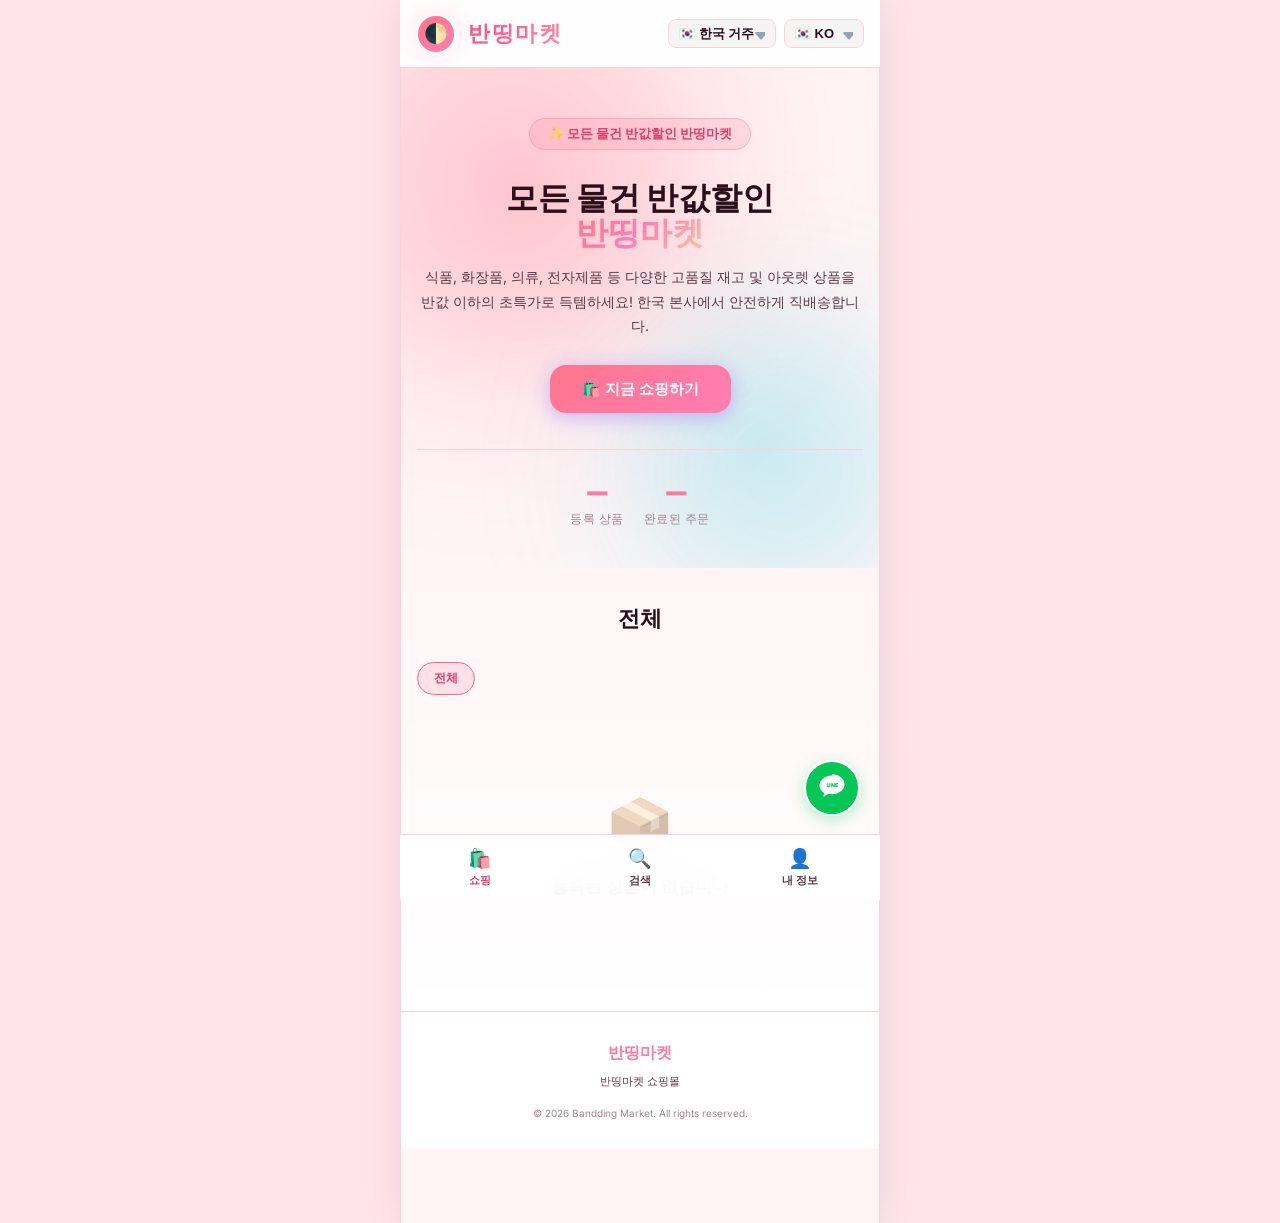
==== commit 6ad41968: "Add files via upload" ====
--- a/index.html
+++ b/index.html
@@ -69,13 +69,8 @@
       <div class="sec-head">
         <h2 class="sec-title" data-i18n="all_categories">최신 상품</h2>
       </div>
-      <div class="cat-filter">
+      <div class="cat-filter" id="mainCatFilter">
         <button class="cat-btn active" data-i18n="cat_all" onclick="filterCat(this,'all')">전체</button>
-        <button class="cat-btn" data-i18n="cat_food" onclick="filterCat(this,'Food')">식품</button>
-        <button class="cat-btn" data-i18n="cat_cosmetics" onclick="filterCat(this,'Cosmetics')">화장품</button>
-        <button class="cat-btn" data-i18n="cat_clothing" onclick="filterCat(this,'Clothing')">의류</button>
-        <button class="cat-btn" data-i18n="cat_electronics" onclick="filterCat(this,'Electronics')">전자제품</button>
-        <button class="cat-btn" data-i18n="cat_other" onclick="filterCat(this,'Other')">기타</button>
       </div>
       <div class="products-grid" id="prodsGrid">
         <div class="empty" style="grid-column:1/-1;">
@@ -97,21 +92,15 @@
       <div class="search-row" style="margin-bottom:14px;">
         <input type="text" class="search-in" id="searchKeyword" data-i18n="search_placeholder" placeholder="모델명 검색..." oninput="triggerSearch()">
       </div>
-      <div style="margin-bottom:12px; display:flex; align-items:center; gap:10px;">
-        <span style="font-size:12px; color:var(--t2); font-weight:700; min-width:60px;" data-i18n="search_location_label">지역 필터:</span>
-        <select class="form-input" id="searchProvince" style="flex:1; padding:8px 12px; font-size:12px;" onchange="triggerSearch()">
-          <!-- Populated dynamically -->
-          <option value="all" data-i18n="search_all_locations">전체 지역</option>
-        </select>
-      </div>
-      <div style="margin-bottom:20px; display:flex; align-items:center; gap:10px;">
-        <span style="font-size:12px; color:var(--t2); font-weight:700; min-width:60px;" data-i18n="budget_range">예산 범위:</span>
-        <div style="display:flex; align-items:center; gap:6px; flex:1;">
-          <input type="number" class="form-input" id="searchMinPrice" data-i18n="min_price" placeholder="최소 가격" style="flex:1; padding:8px 10px; font-size:12px;" oninput="triggerSearch()">
-          <span style="color:var(--t3); font-size:12px;">~</span>
-          <input type="number" class="form-input" id="searchMaxPrice" data-i18n="max_price" placeholder="최대 가격" style="flex:1; padding:8px 10px; font-size:12px;" oninput="triggerSearch()">
-        </div>
-      </div>
+      
+      <div class="cat-filter" id="searchCatFilter" style="margin-bottom:16px;">
+        <!-- Will be populated dynamically -->
+      </div>
+      
+      <div class="cat-filter" id="searchSubCatFilter" style="margin-bottom:16px; display:none;">
+        <!-- Will be populated dynamically when a main category is selected -->
+      </div>
+
 
       <!-- Search Results Grid -->
       <div class="products-grid" id="searchResultsGrid">
@@ -519,6 +508,9 @@
 let currentProd = null;
 let selectedPaymentMethod = 'online';
 let activeShopFilter = 'all';
+let activeSearchCat = 'all';
+let categoriesList = [];
+let mainCategories = [];
 let currentUserId = null;
 
 // Cart state: Array<{ productId: string, quantity: number }>
@@ -789,16 +781,15 @@
     shops = profilesList || [];
     renderShopLogoList(shops);
     renderShopsListView(shops);
-    populateLocationFilter(shops);
   } catch (err) {
     console.error("Load shops failed:", err);
     renderShopLogoList([]);
     renderShopsListView([]);
-    populateLocationFilter([]);
   }
 
   // 5. Products
   try {
+    await loadMainCategories();
     await loadProducts('all');
   } catch (err) {
     console.warn("Supabase initialization skipped or failed (likely local file:// protocol limits):", err);
@@ -883,27 +874,177 @@
   }).join('');
 }
 
-// Populate location filter dropdown in search tab
-function populateLocationFilter(list) {
-  const select = document.getElementById('searchProvince');
-  if (!select) return;
-  const provinces = [...new Set(list.map(s => s.location_province).filter(Boolean))];
-  
-  let options = `<option value="all">${t('search_all_locations')}</option>`;
-  provinces.forEach(p => {
-    options += `<option value="${p}">${p}</option>`;
-  });
-  select.innerHTML = options;
+function getCategoryDisplayName(nameOrId) {
+  if (!nameOrId) return t('cat_other');
+  
+  const uuidRegex = /^[0-9a-f]{8}-[0-9a-f]{4}-[0-9a-f]{4}-[0-9a-f]{4}-[0-9a-f]{12}$/i;
+  let name = nameOrId;
+  if (uuidRegex.test(nameOrId)) {
+    const catObj = categoriesList.find(c => c.id === nameOrId);
+    if (catObj) {
+      if (catObj.parent_id) {
+        const parentObj = categoriesList.find(c => c.id === catObj.parent_id);
+        name = parentObj ? `${parentObj.name} > ${catObj.name}` : catObj.name;
+      } else {
+        name = catObj.name;
+      }
+    } else {
+      return t('cat_other');
+    }
+  }
+
+  const mapping = {
+    '식품': 'cat_food',
+    'Food': 'cat_food',
+    '화장품': 'cat_cosmetics',
+    'Cosmetics': 'cat_cosmetics',
+    '의류': 'cat_clothing',
+    'Clothing': 'cat_clothing',
+    '전자제품': 'cat_electronics',
+    'Electronics': 'cat_electronics',
+    '기타': 'cat_other',
+    'Other': 'cat_other'
+  };
+  const mainPart = name.split('>')[0].trim();
+  const key = mapping[mainPart];
+  if (key) {
+    const localizedMain = t(key);
+    const subPart = name.includes('>') ? name.substring(name.indexOf('>')) : '';
+    return localizedMain + subPart;
+  }
+  return name;
+}
+
+function renderCategoryTabs() {
+  const mainContainer = document.getElementById('mainCatFilter');
+  const searchContainer = document.getElementById('searchCatFilter');
+  
+  if (mainContainer) {
+    const activeBtn = mainContainer.querySelector('.cat-btn.active');
+    const activeId = activeBtn ? activeBtn.getAttribute('data-cat-id') || 'all' : 'all';
+    
+    let html = `<button class="cat-btn ${activeId === 'all' ? 'active' : ''}" data-cat-id="all" onclick="filterCat(this,'all')">${t('cat_all')}</button>`;
+    
+    html += mainCategories.map(c => {
+      const displayName = getCategoryDisplayName(c.name);
+      return `<button class="cat-btn ${activeId === c.id ? 'active' : ''}" data-cat-id="${c.id}" onclick="filterCat(this, '${c.id}')">${displayName}</button>`;
+    }).join('');
+    
+    mainContainer.innerHTML = html;
+  }
+  
+  if (searchContainer) {
+    let highlightParentId = 'all';
+    if (activeSearchCat !== 'all') {
+      const catObj = categoriesList.find(c => c.id === activeSearchCat);
+      if (catObj) {
+        highlightParentId = catObj.parent_id || catObj.id;
+      }
+    }
+
+    let html = `<button class="cat-btn ${highlightParentId === 'all' ? 'active' : ''}" onclick="filterSearchCat(this,'all')">${t('cat_all')}</button>`;
+    
+    html += mainCategories.map(c => {
+      const displayName = getCategoryDisplayName(c.name);
+      return `<button class="cat-btn ${highlightParentId === c.id ? 'active' : ''}" onclick="filterSearchCat(this, '${c.id}')">${displayName}</button>`;
+    }).join('');
+    
+    searchContainer.innerHTML = html;
+  }
+}
+
+function renderSearchSubCategoryTabs(parentCatId) {
+  const subContainer = document.getElementById('searchSubCatFilter');
+  if (!subContainer) return;
+
+  if (parentCatId === 'all') {
+    subContainer.style.display = 'none';
+    subContainer.innerHTML = '';
+    return;
+  }
+
+  const subCats = categoriesList.filter(c => c.parent_id === parentCatId);
+  if (subCats.length === 0) {
+    subContainer.style.display = 'none';
+    subContainer.innerHTML = '';
+    return;
+  }
+
+  subContainer.style.display = 'flex';
+  
+  const parentObj = categoriesList.find(c => c.id === parentCatId);
+  const parentName = parentObj ? getCategoryDisplayName(parentObj.name) : '';
+  
+  let html = `<button class="cat-btn ${activeSearchCat === parentCatId ? 'active' : ''}" style="font-size: 12px; padding: 6px 12px; background: var(--bg3); border: 1px solid var(--border);" onclick="filterSearchSubCat(this, '${parentCatId}')">${t('cat_all')} (${parentName})</button>`;
+  
+  html += subCats.map(sc => {
+    const isSelected = activeSearchCat === sc.id;
+    return `<button class="cat-btn ${isSelected ? 'active' : ''}" style="font-size: 12px; padding: 6px 12px; background: var(--bg3); border: 1px solid var(--border);" onclick="filterSearchSubCat(this, '${sc.id}')">${sc.name}</button>`;
+  }).join('');
+
+  subContainer.innerHTML = html;
+}
+
+async function loadMainCategories() {
+  try {
+    const { data, error } = await supabase.from('categories')
+      .select('*')
+      .order('sort_order', { ascending: true })
+      .order('created_at', { ascending: true });
+    if (error) throw error;
+    categoriesList = data || [];
+    mainCategories = categoriesList.filter(c => !c.parent_id);
+    renderCategoryTabs();
+    
+    let parentId = 'all';
+    if (activeSearchCat !== 'all') {
+      const catObj = categoriesList.find(c => c.id === activeSearchCat);
+      if (catObj) {
+        parentId = catObj.parent_id || catObj.id;
+      }
+    }
+    renderSearchSubCategoryTabs(parentId);
+  } catch (err) {
+    console.error("Failed to load main categories:", err);
+    categoriesList = [];
+    mainCategories = [];
+    renderCategoryTabs();
+  }
 }
 
 // Load products
 async function loadProducts(cat) {
   let q = supabase.from('products')
-    .select('id, title, description, price, images, category, seller_id, condition, stock, status, profiles(name, store_name, partner_type, location_province, location_district, location_address)')
+    .select('id, title, description, price, images, category, category_id, seller_id, condition, stock, status, profiles(name, store_name, partner_type, location_province, location_district, location_address)')
     .eq('status', 'active')
     .order('created_at', { ascending: false });
   
-  if (cat !== 'all') q = q.eq('category', cat);
+  if (cat !== 'all') {
+    const uuidRegex = /^[0-9a-f]{8}-[0-9a-f]{4}-[0-9a-f]{4}-[0-9a-f]{4}-[0-9a-f]{12}$/i;
+    if (uuidRegex.test(cat)) {
+      const catObj = categoriesList.find(c => c.id === cat);
+      if (catObj) {
+        if (!catObj.parent_id) {
+          const subCats = categoriesList.filter(c => c.parent_id === cat);
+          const catIds = [cat, ...subCats.map(c => c.id)];
+          const parentName = catObj.name || '';
+          const escapedParentName = `"${parentName.replace(/"/g, '\\"')}"`;
+          const ilikePattern = `"${parentName.replace(/"/g, '\\"')} > %"`;
+          q = q.or(`category_id.in.(${catIds.map(id => `"${id}"`).join(',')}),category.eq.${escapedParentName},category.ilike.${ilikePattern}`);
+        } else {
+          const subName = catObj.name || '';
+          const parentObj = categoriesList.find(c => c.id === catObj.parent_id);
+          const fullText = parentObj ? `${parentObj.name} > ${subName}` : subName;
+          const escapedFullText = `"${fullText.replace(/"/g, '\\"')}"`;
+          q = q.or(`category_id.eq.${cat},category.eq.${escapedFullText}`);
+        }
+      } else {
+        q = q.eq('category_id', cat);
+      }
+    } else {
+      q = q.eq('category', cat);
+    }
+  }
   if (activeShopFilter !== 'all') q = q.eq('seller_id', activeShopFilter);
   
   const { data } = await q;
@@ -926,7 +1067,6 @@
     const storeBadge = isSubsidiary ? 'meta-subsidiary' : 'meta-partner';
     const conditionText = t('condition_' + (p.condition ? p.condition.toLowerCase().replace(' ', '') : 's'));
     
-    // Fallback translations in case of cached i18n.js
     let addCartLabel = t('btn_add_to_cart');
     if (addCartLabel === 'btn_add_to_cart') {
       addCartLabel = (typeof currentLang !== 'undefined' && currentLang === 'ko') ? '🧺 장바구니' : '🧺 ใส่รถเข็น';
@@ -936,11 +1076,13 @@
       buyLabel = (typeof currentLang !== 'undefined' && currentLang === 'ko') ? '🛒 구매하기' : '🛒 สั่งซื้อ';
     }
 
+    const resolvedCatId = p.category_id || p.category;
+
     return `
       <div class="product-card" onclick="openProductDetail('${p.id}')">
         <div class="p-img">
-          ${p.images?.[0] ? `<img src="${p.images[0]}" alt="${p.title}" loading="lazy">` : catEmoji(p.category)}
-          <div class="p-badge">${t('cat_' + (p.category ? p.category.toLowerCase() : 'other')) || p.category}</div>
+          ${p.images?.[0] ? `<img src="${p.images[0]}" alt="${p.title}" loading="lazy">` : catEmoji(resolvedCatId)}
+          <div class="p-badge">${getCategoryDisplayName(resolvedCatId)}</div>
         </div>
         <div class="p-info">
           <div class="p-title" style="font-weight:700; height:38px; overflow:hidden;">${p.title}</div>
@@ -966,31 +1108,51 @@
 // Trigger real-time search with filters
 async function triggerSearch() {
   const kw = document.getElementById('searchKeyword').value.trim().toLowerCase();
-  const prov = document.getElementById('searchProvince').value;
-  const minPrice = Number(document.getElementById('searchMinPrice').value) || 0;
-  const maxPrice = Number(document.getElementById('searchMaxPrice').value) || Infinity;
   const grid = document.getElementById('searchResultsGrid');
+  if (!grid) return;
   
   let query = supabase.from('products')
-    .select('id, title, description, price, images, category, seller_id, condition, stock, status, profiles(name, store_name, partner_type, location_province, location_district, location_address)')
+    .select('id, title, description, price, images, category, category_id, seller_id, condition, stock, status, profiles(name, store_name, partner_type, location_province, location_district, location_address)')
     .eq('status', 'active');
     
+  if (activeSearchCat !== 'all') {
+    const uuidRegex = /^[0-9a-f]{8}-[0-9a-f]{4}-[0-9a-f]{4}-[0-9a-f]{4}-[0-9a-f]{12}$/i;
+    if (uuidRegex.test(activeSearchCat)) {
+      const catObj = categoriesList.find(c => c.id === activeSearchCat);
+      if (catObj) {
+        if (!catObj.parent_id) {
+          const subCats = categoriesList.filter(c => c.parent_id === activeSearchCat);
+          const catIds = [activeSearchCat, ...subCats.map(c => c.id)];
+          const parentName = catObj.name || '';
+          const escapedParentName = `"${parentName.replace(/"/g, '\\"')}"`;
+          const ilikePattern = `"${parentName.replace(/"/g, '\\"')} > %"`;
+          query = query.or(`category_id.in.(${catIds.map(id => `"${id}"`).join(',')}),category.eq.${escapedParentName},category.ilike.${ilikePattern}`);
+        } else {
+          const subName = catObj.name || '';
+          const parentObj = categoriesList.find(c => c.id === catObj.parent_id);
+          const fullText = parentObj ? `${parentObj.name} > ${subName}` : subName;
+          const escapedFullText = `"${fullText.replace(/"/g, '\\"')}"`;
+          query = query.or(`category_id.eq.${activeSearchCat},category.eq.${escapedFullText}`);
+        }
+      } else {
+        query = query.eq('category_id', activeSearchCat);
+      }
+    } else {
+      query = query.eq('category', activeSearchCat);
+    }
+  }
+  
   const { data } = await query;
   let results = data || [];
   
   if (kw) {
-    results = results.filter(p => 
-      p.title.toLowerCase().includes(kw) || 
-      (p.description && p.description.toLowerCase().includes(kw)) ||
-      (p.category && p.category.toLowerCase().includes(kw))
-    );
-  }
-  
-  if (prov !== 'all') {
-    results = results.filter(p => p.profiles?.location_province === prov);
-  }
-  
-  results = results.filter(p => p.price >= minPrice && p.price <= maxPrice);
+    results = results.filter(p => {
+      const catName = getCategoryDisplayName(p.category_id || p.category) || '';
+      return p.title.toLowerCase().includes(kw) || 
+             (p.description && p.description.toLowerCase().includes(kw)) ||
+             catName.toLowerCase().includes(kw);
+    });
+  }
   
   if (results.length === 0) {
     grid.innerHTML = `<div class="empty" style="grid-column:1/-1;"><div class="empty-ico">🔍</div><div class="empty-ttl">${t('search_no_results')}</div></div>`;
@@ -999,11 +1161,38 @@
   }
 }
 
-// Category filter action
+// Category filter action (Main Shop Tab)
 function filterCat(el, cat) {
-  document.querySelectorAll('.cat-btn').forEach(b => b.classList.remove('active'));
+  const container = document.getElementById('mainCatFilter');
+  if (container) {
+    container.querySelectorAll('.cat-btn').forEach(b => b.classList.remove('active'));
+  }
   el.classList.add('active');
   loadProducts(cat);
+}
+
+// Category filter action (Search Tab)
+function filterSearchCat(el, catId) {
+  const container = document.getElementById('searchCatFilter');
+  if (container) {
+    container.querySelectorAll('.cat-btn').forEach(b => b.classList.remove('active'));
+  }
+  el.classList.add('active');
+  activeSearchCat = catId;
+  
+  // Render and show subcategory buttons
+  renderSearchSubCategoryTabs(catId);
+  triggerSearch();
+}
+
+function filterSearchSubCat(el, subCatId) {
+  const container = document.getElementById('searchSubCatFilter');
+  if (container) {
+    container.querySelectorAll('.cat-btn').forEach(b => b.classList.remove('active'));
+  }
+  el.classList.add('active');
+  activeSearchCat = subCatId;
+  triggerSearch();
 }
 
 // Tab Switch Logic
@@ -1025,6 +1214,14 @@
   }
 
   if (tabId === 'search') {
+    let parentId = 'all';
+    if (activeSearchCat !== 'all') {
+      const catObj = categoriesList.find(c => c.id === activeSearchCat);
+      if (catObj) {
+        parentId = catObj.parent_id || catObj.id;
+      }
+    }
+    renderSearchSubCategoryTabs(parentId);
     triggerSearch();
   }
   
@@ -1690,13 +1887,35 @@
 }
 
 function catEmoji(c) {
-  return { Food: '🍏', Cosmetics: '💄', Clothing: '👕', Electronics: '⚡', Other: '📦' }[c] || '📦';
+  if (!c) return '📦';
+  let name = c;
+  const uuidRegex = /^[0-9a-f]{8}-[0-9a-f]{4}-[0-9a-f]{4}-[0-9a-f]{4}-[0-9a-f]{12}$/i;
+  if (uuidRegex.test(c)) {
+    const catObj = categoriesList.find(cat => cat.id === c);
+    name = catObj ? catObj.name : '';
+  }
+  if (name.includes('식품') || name.toLowerCase().includes('food')) return '🍏';
+  if (name.includes('화장품') || name.toLowerCase().includes('cosmetic')) return '💄';
+  if (name.includes('의류') || name.toLowerCase().includes('cloth')) return '👕';
+  if (name.includes('전자제품') || name.toLowerCase().includes('electr')) return '⚡';
+  return '📦';
 }
 
 // Custom Language translation handler
 window.addEventListener('languageChanged', (e) => {
   // Re-render components
   renderProds(products, 'prodsGrid');
+  renderCategoryTabs();
+  
+  let parentId = 'all';
+  if (activeSearchCat !== 'all') {
+    const catObj = categoriesList.find(c => c.id === activeSearchCat);
+    if (catObj) {
+      parentId = catObj.parent_id || catObj.id;
+    }
+  }
+  renderSearchSubCategoryTabs(parentId);
+  
   triggerSearch();
   updateShippingNotice();
   if (currentProd) updateDetailShippingNotice();
@@ -1710,7 +1929,7 @@
   let p = null;
   try {
     const { data } = await supabase.from('products')
-      .select('id, title, description, price, images, category, seller_id, condition, stock, status, profiles(name, store_name, partner_type, location_province, location_district, location_address, location_coords, profile_image)')
+      .select('id, title, description, price, images, category, category_id, seller_id, condition, stock, status, profiles(name, store_name, partner_type, location_province, location_district, location_address, location_coords, profile_image)')
       .eq('id', prodId).single();
     p = data;
   } catch (err) {
@@ -1727,7 +1946,7 @@
   document.getElementById('detailTitle').textContent = p.title;
   updateDetailShippingNotice();
   document.getElementById('detailPrice').innerHTML = formatPrice(p.price);
-  document.getElementById('detailCat').textContent = p.category || 'Mobile';
+  document.getElementById('detailCat').textContent = getCategoryDisplayName(p.category_id || p.category) || 'Mobile';
   
   const conditionText = t('condition_' + (p.condition ? p.condition.toLowerCase().replace(' ', '') : 's'));
   document.getElementById('detailCondition').textContent = `⭐ ${conditionText}`;
@@ -1804,7 +2023,7 @@
   } else {
     slidesContainer.innerHTML = `
       <div style="min-width:100%; width:100%; height:100%; display:flex; align-items:center; justify-content:center; font-size:72px; background:var(--bg2);">
-        ${catEmoji(p.category)}
+        ${catEmoji(p.category_id || p.category)}
       </div>
     `;
     document.getElementById('detailPrevBtn').style.display = 'none';
@@ -2566,6 +2785,7 @@
 window.addEventListener('languageChanged', async () => {
   renderShopLogoList(shops);
   renderShopsListView(shops);
+  if (typeof renderCategoryTabs === 'function') renderCategoryTabs();
   renderProds(products, 'prodsGrid');
   if (document.getElementById('searchResultsGrid')) {
     triggerSearch();
